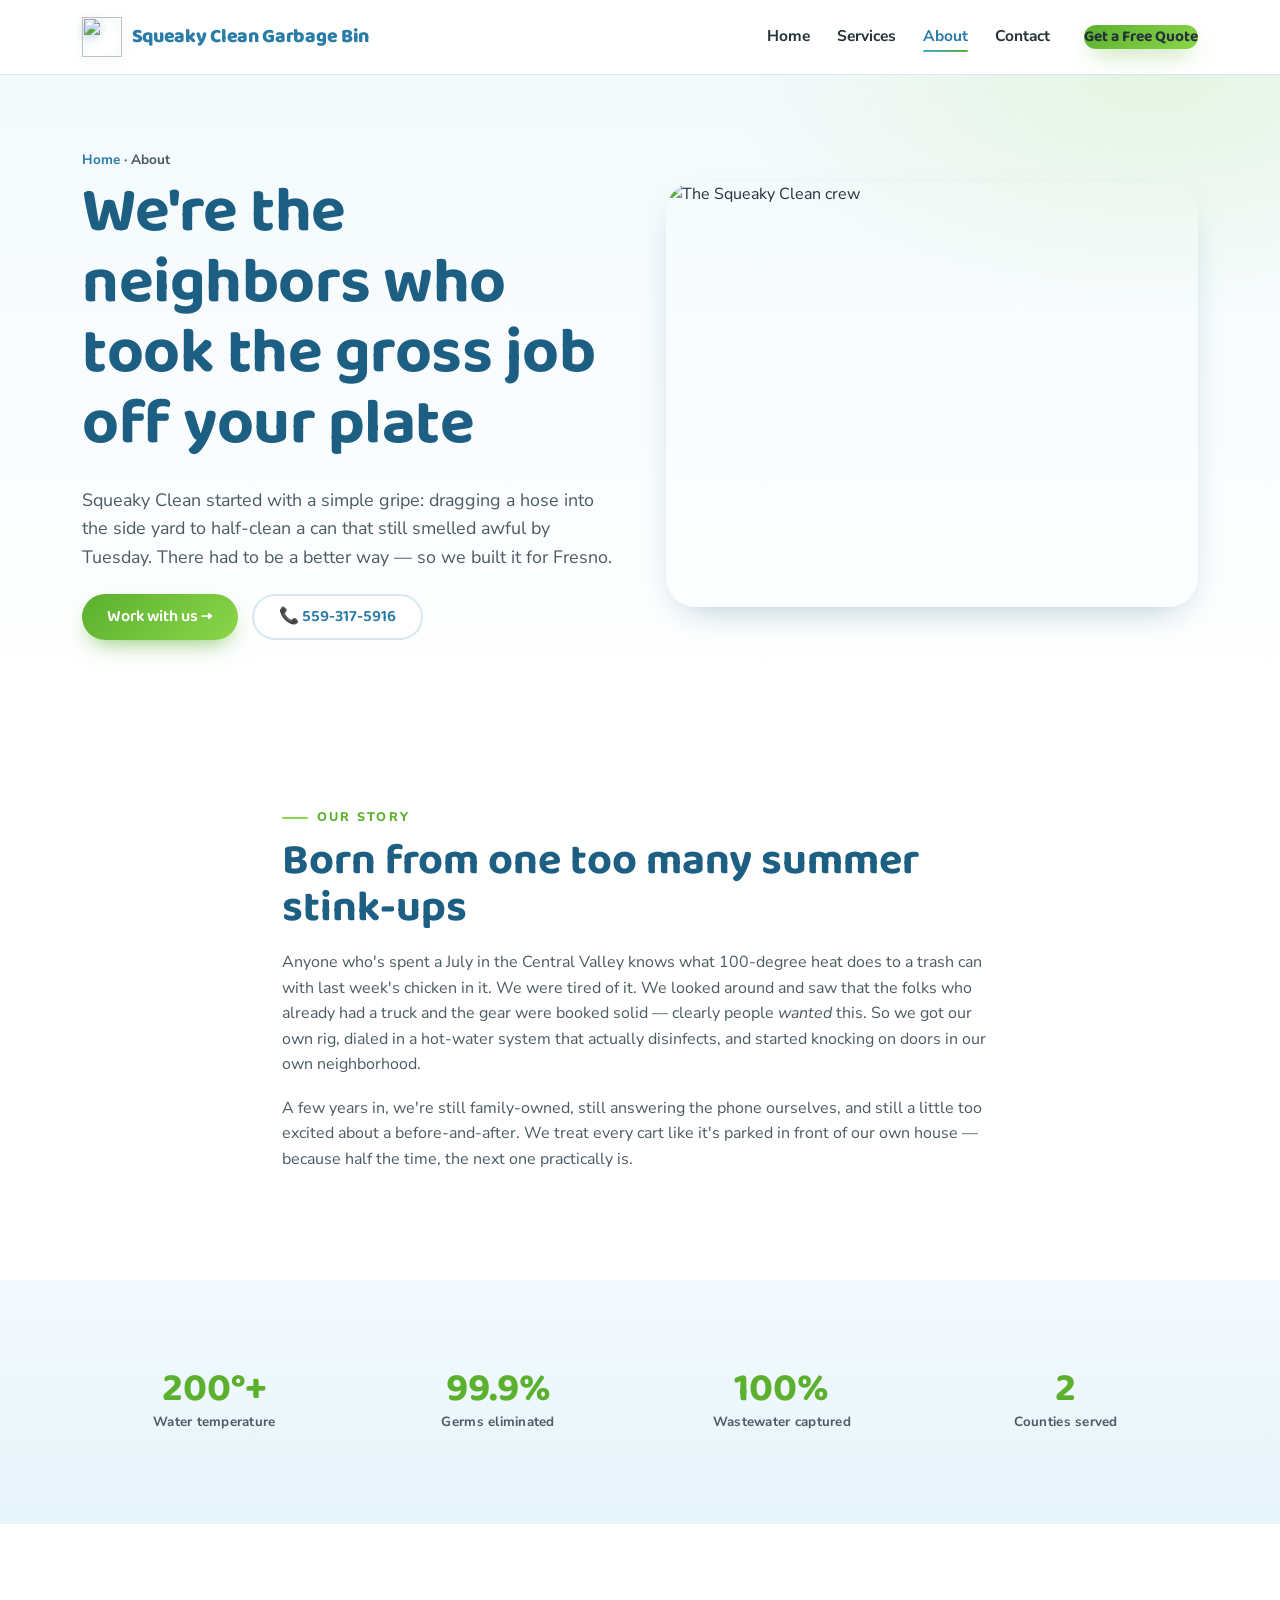
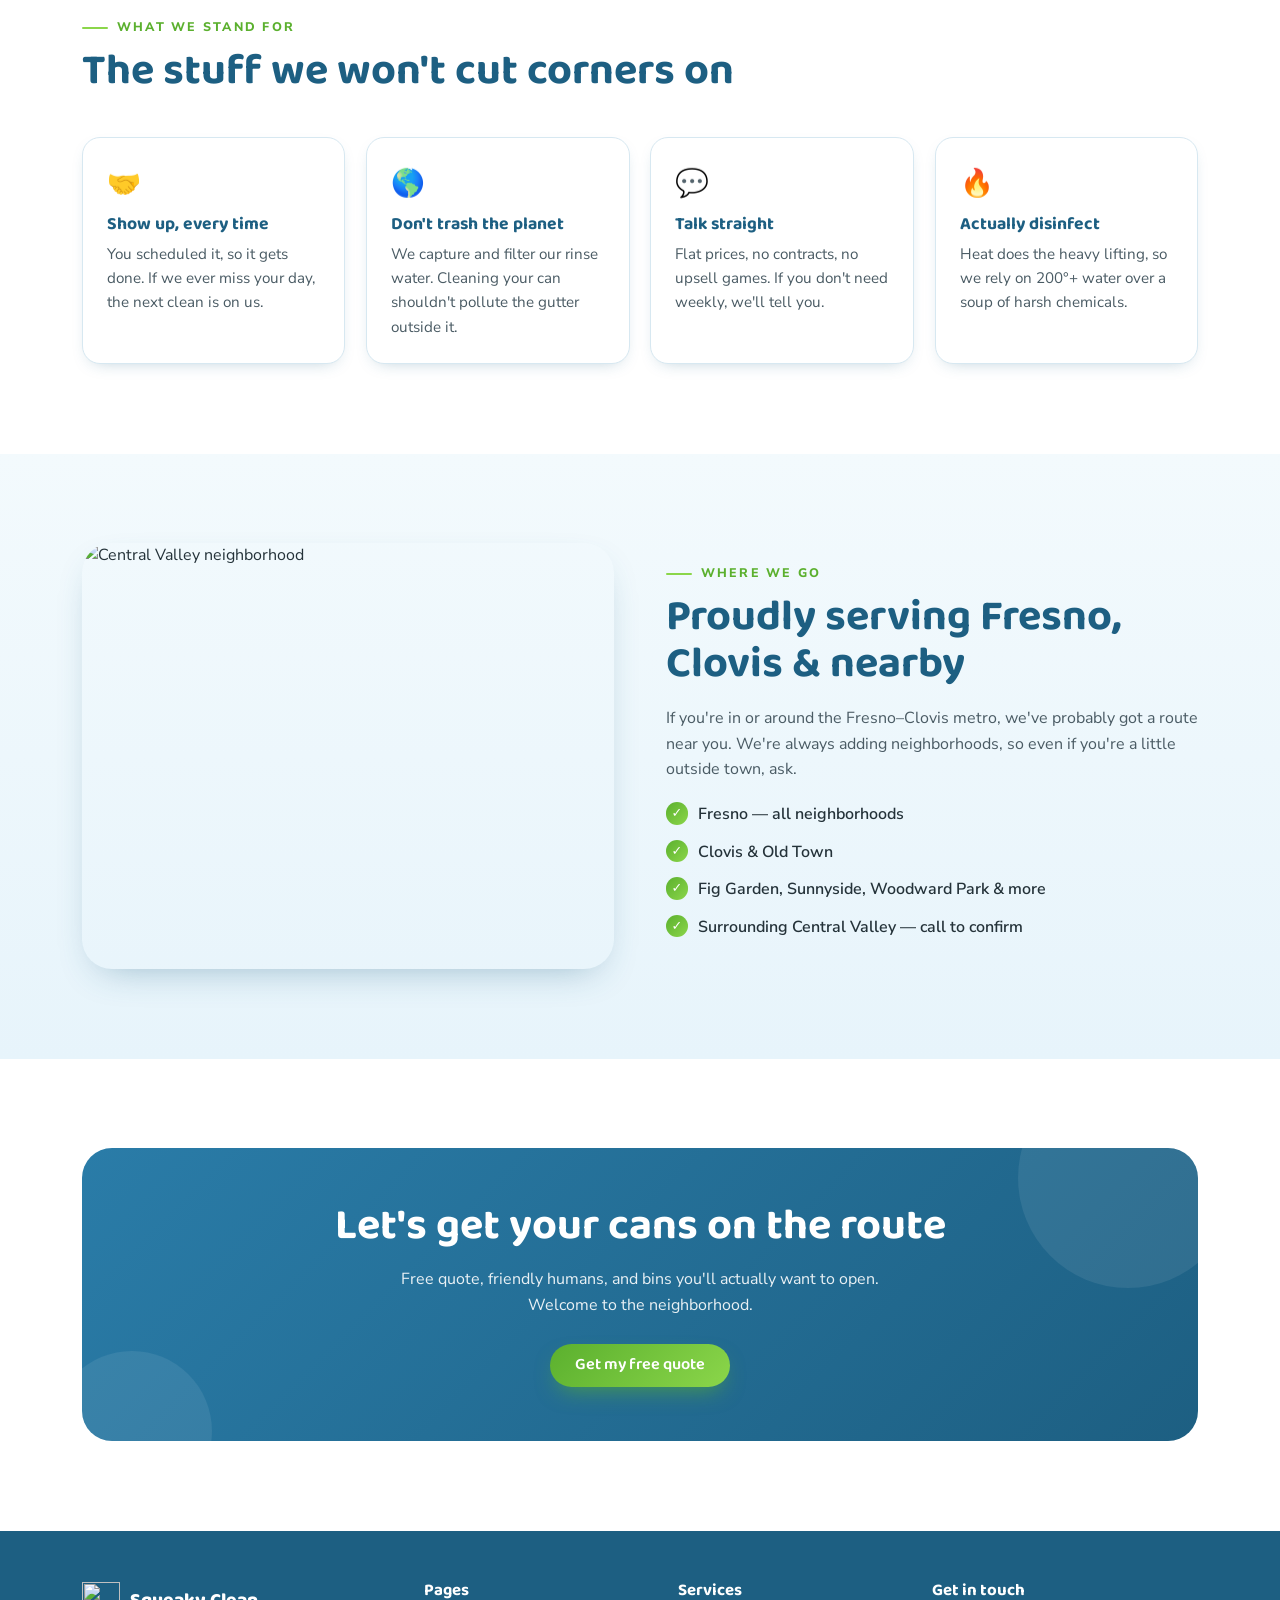
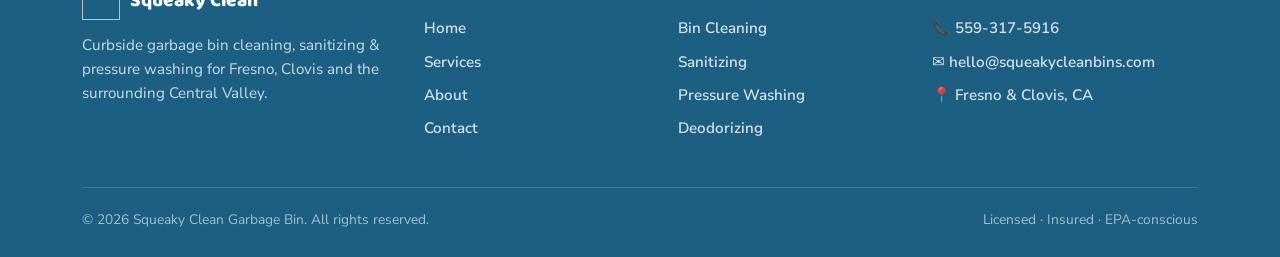
==== about.html @ 4adbe46b "Initial commit" ====
<!DOCTYPE html>
<html lang="en">
<head>
<meta charset="UTF-8">
<meta name="viewport" content="width=device-width, initial-scale=1">
<title>About Us | Squeaky Clean Garbage Bin · Fresno, CA</title>
<meta name="description" content="Family-owned garbage bin cleaning and pressure washing serving Fresno & Clovis. Meet the crew and learn how we keep Central Valley bins fresh.">
<link rel="icon" href="assets/logo.svg" type="image/svg+xml">
<link rel="preconnect" href="https://fonts.googleapis.com">
<link rel="preconnect" href="https://fonts.gstatic.com" crossorigin>
<link href="https://fonts.googleapis.com/css2?family=Baloo+2:wght@500;600;700;800&family=Nunito+Sans:ital,wght@0,400;0,600;0,700;0,800;0,900;1,400;1,600&display=swap" rel="stylesheet">
<link rel="stylesheet" href="styles.css">
</head>
<body>

<header class="site-head">
  <div class="wrap nav">
    <a class="brand" href="index.html"><img class="bubble-logo" src="assets/logo.svg" alt=""><span>Squeaky&nbsp;Clean Garbage&nbsp;Bin</span></a>
    <ul class="nav-links">
      <li><a href="index.html">Home</a></li>
      <li><a href="services.html">Services</a></li>
      <li><a href="about.html" class="active">About</a></li>
      <li><a href="contact.html">Contact</a></li>
      <li class="nav-cta"><a class="btn btn-primary" href="contact.html">Get a Free Quote</a></li>
    </ul>
    <button class="burger" aria-label="Menu" aria-expanded="false"><span></span><span></span><span></span></button>
  </div>
</header>

<section class="about-hero">
  <div class="wrap split">
    <div class="reveal">
      <div class="crumb" style="font-weight:700;font-size:.85rem;color:var(--charcoal-soft)"><a href="index.html" style="color:var(--sky-deep)">Home</a> · About</div>
      <h1 style="margin-top:.5rem">We're the neighbors who took the gross job off your plate</h1>
      <p style="color:var(--charcoal-soft);font-size:1.12rem">Squeaky Clean started with a simple gripe: dragging a hose into the side yard to half-clean a can that still smelled awful by Tuesday. There had to be a better way — so we built it for Fresno.</p>
      <div class="hero-cta" style="margin-top:1.4rem">
        <a class="btn btn-primary" href="contact.html">Work with us →</a>
        <a class="btn btn-ghost" href="tel:5593175916">📞 559-317-5916</a>
      </div>
    </div>
    <div class="split-media reveal">
      <img src="https://images.unsplash.com/photo-1521791136064-7986c2920216?auto=format&fit=crop&w=900&q=80"
           alt="The Squeaky Clean crew" onerror="this.onerror=null;this.src='assets/fallback-team.svg'">
    </div>
  </div>
</section>

<!-- story -->
<section class="section">
  <div class="wrap" style="max-width:760px">
    <div class="reveal">
      <span class="eyebrow">Our story</span>
      <h2>Born from one too many summer stink-ups</h2>
      <p style="color:var(--charcoal-soft)">Anyone who's spent a July in the Central Valley knows what 100-degree heat does to a trash can with last week's chicken in it. We were tired of it. We looked around and saw that the folks who already had a truck and the gear were booked solid — clearly people <em>wanted</em> this. So we got our own rig, dialed in a hot-water system that actually disinfects, and started knocking on doors in our own neighborhood.</p>
      <p style="color:var(--charcoal-soft)">A few years in, we're still family-owned, still answering the phone ourselves, and still a little too excited about a before-and-after. We treat every cart like it's parked in front of our own house — because half the time, the next one practically is.</p>
    </div>
  </div>
</section>

<!-- stats -->
<section class="section tint">
  <div class="wrap">
    <div class="stat-strip">
      <div class="s reveal"><b>200°+</b><small>Water temperature</small></div>
      <div class="s reveal"><b>99.9%</b><small>Germs eliminated</small></div>
      <div class="s reveal"><b>100%</b><small>Wastewater captured</small></div>
      <div class="s reveal"><b>2</b><small>Counties served</small></div>
    </div>
  </div>
</section>

<!-- values -->
<section class="section">
  <div class="wrap">
    <div class="section-head reveal"><span class="eyebrow">What we stand for</span><h2>The stuff we won't cut corners on</h2></div>
    <div class="value-row">
      <div class="value reveal"><div class="ico">🤝</div><h3>Show up, every time</h3><p>You scheduled it, so it gets done. If we ever miss your day, the next clean is on us.</p></div>
      <div class="value reveal"><div class="ico">🌎</div><h3>Don't trash the planet</h3><p>We capture and filter our rinse water. Cleaning your can shouldn't pollute the gutter outside it.</p></div>
      <div class="value reveal"><div class="ico">💬</div><h3>Talk straight</h3><p>Flat prices, no contracts, no upsell games. If you don't need weekly, we'll tell you.</p></div>
      <div class="value reveal"><div class="ico">🔥</div><h3>Actually disinfect</h3><p>Heat does the heavy lifting, so we rely on 200°+ water over a soup of harsh chemicals.</p></div>
    </div>
  </div>
</section>

<!-- service area -->
<section class="section tint">
  <div class="wrap split">
    <div class="split-media reveal">
      <img src="https://images.unsplash.com/photo-1486406146926-c627a92ad1ab?auto=format&fit=crop&w=900&q=80"
           alt="Central Valley neighborhood" onerror="this.onerror=null;this.src='assets/fallback-why.svg'">
    </div>
    <div class="reveal">
      <span class="eyebrow">Where we go</span>
      <h2>Proudly serving Fresno, Clovis &amp; nearby</h2>
      <p style="color:var(--charcoal-soft)">If you're in or around the Fresno–Clovis metro, we've probably got a route near you. We're always adding neighborhoods, so even if you're a little outside town, ask.</p>
      <ul class="tick">
        <li>Fresno — all neighborhoods</li>
        <li>Clovis &amp; Old Town</li>
        <li>Fig Garden, Sunnyside, Woodward Park &amp; more</li>
        <li>Surrounding Central Valley — call to confirm</li>
      </ul>
    </div>
  </div>
</section>

<section class="section">
  <div class="wrap"><div class="cta-band reveal">
    <h2>Let's get your cans on the route</h2>
    <p>Free quote, friendly humans, and bins you'll actually want to open. Welcome to the neighborhood.</p>
    <a class="btn btn-primary" href="contact.html">Get my free quote</a>
  </div></div>
</section>

<footer class="site-foot">
  <div class="wrap">
    <div class="foot-grid">
      <div class="foot-about"><div class="foot-brand"><img src="assets/logo.svg" alt=""> Squeaky Clean</div>
        <p>Curbside garbage bin cleaning, sanitizing &amp; pressure washing for Fresno, Clovis and the surrounding Central Valley.</p></div>
      <div><h4>Pages</h4><a href="index.html">Home</a><a href="services.html">Services</a><a href="about.html">About</a><a href="contact.html">Contact</a></div>
      <div><h4>Services</h4><a href="services.html">Bin Cleaning</a><a href="services.html">Sanitizing</a><a href="services.html">Pressure Washing</a><a href="services.html">Deodorizing</a></div>
      <div><h4>Get in touch</h4><a href="tel:5593175916">📞 559-317-5916</a><a href="mailto:hello@squeakycleanbins.com">✉️ hello@squeakycleanbins.com</a><a href="#">📍 Fresno &amp; Clovis, CA</a></div>
    </div>
    <div class="foot-bottom"><span>© <span id="year">2026</span> Squeaky Clean Garbage Bin. All rights reserved.</span><span>Licensed · Insured · EPA-conscious</span></div>
  </div>
</footer>

<script src="script.js"></script>
</body>
</html>
---- styles.css ----
/* =========================================================
   Squeaky Clean Garbage Bin — shared styles
   Palette pulled from the business banner:
   sky blue, teal, bin-green, lime, soap-white, charcoal
   ========================================================= */

:root{
  --sky:#3fa9d9;
  --sky-deep:#2a7ca8;
  --ink-blue:#1d5f82;
  --green:#5bb02e;
  --lime:#8bd64a;
  --foam:#f3fafd;
  --foam-2:#e7f4fb;
  --white:#ffffff;
  --charcoal:#243239;
  --charcoal-soft:#4a5b64;
  --line:#d7e8f1;
  --shadow:0 14px 38px -18px rgba(29,95,130,.45);
  --shadow-sm:0 6px 18px -10px rgba(29,95,130,.4);
  --radius:18px;
  --radius-lg:30px;
  --maxw:1160px;
  --font-display:"Baloo 2", system-ui, sans-serif;
  --font-body:"Nunito Sans", system-ui, sans-serif;
}

*{box-sizing:border-box}
html{scroll-behavior:smooth}
body{
  margin:0;
  font-family:var(--font-body);
  color:var(--charcoal);
  background:var(--white);
  line-height:1.6;
  -webkit-font-smoothing:antialiased;
  overflow-x:hidden;
}
h1,h2,h3,h4{font-family:var(--font-display);line-height:1.1;margin:0 0 .4em;font-weight:700;color:var(--ink-blue)}
h1{font-size:clamp(2.3rem,5.4vw,4rem);letter-spacing:-.5px}
h2{font-size:clamp(1.8rem,3.6vw,2.7rem)}
h3{font-size:1.3rem}
p{margin:0 0 1.1rem}
a{color:var(--sky-deep);text-decoration:none}
img{max-width:100%;display:block}
.wrap{max-width:var(--maxw);margin:0 auto;padding:0 22px}
.eyebrow{
  font-family:var(--font-body);
  text-transform:uppercase;
  letter-spacing:.18em;
  font-size:.78rem;
  font-weight:800;
  color:var(--green);
  margin-bottom:.7rem;
  display:inline-block;
}
.eyebrow::before{content:"";display:inline-block;width:26px;height:2px;background:var(--lime);vertical-align:middle;margin-right:9px;border-radius:2px}

/* ---------- buttons ---------- */
.btn{
  display:inline-flex;align-items:center;gap:.5rem;
  font-family:var(--font-display);font-weight:600;font-size:1.02rem;
  padding:.82rem 1.55rem;border-radius:60px;border:none;cursor:pointer;
  transition:transform .18s ease, box-shadow .18s ease, background .2s ease;
  text-decoration:none;line-height:1;
}
.btn-primary{
  background:linear-gradient(135deg,var(--green),var(--lime));
  color:#fff;box-shadow:0 10px 22px -8px rgba(91,176,46,.7);position:relative;overflow:hidden;
}
.btn-primary::after{ /* soapy sheen */
  content:"";position:absolute;top:0;left:-60%;width:40%;height:100%;
  background:linear-gradient(120deg,transparent,rgba(255,255,255,.55),transparent);
  transform:skewX(-20deg);transition:left .6s ease;
}
.btn-primary:hover{transform:translateY(-3px)}
.btn-primary:hover::after{left:120%}
.btn-ghost{background:var(--white);color:var(--sky-deep);border:2px solid var(--line)}
.btn-ghost:hover{border-color:var(--sky);transform:translateY(-3px)}
.btn-blue{background:linear-gradient(135deg,var(--sky),var(--sky-deep));color:#fff;box-shadow:0 10px 22px -8px rgba(42,124,168,.7)}
.btn-blue:hover{transform:translateY(-3px)}

/* ---------- header ---------- */
.site-head{
  position:sticky;top:0;z-index:60;
  background:rgba(255,255,255,.82);backdrop-filter:blur(10px);
  border-bottom:1px solid var(--line);transition:box-shadow .25s ease;
}
.site-head.scrolled{box-shadow:0 6px 20px -14px rgba(29,95,130,.6)}
.nav{display:flex;align-items:center;justify-content:space-between;height:74px}
.brand{display:flex;align-items:center;gap:.6rem;font-family:var(--font-display);font-weight:800;
  font-size:1.22rem;color:var(--sky-deep);letter-spacing:-.3px}
.brand .bubble-logo{width:40px;height:40px;flex:0 0 auto;filter:drop-shadow(0 3px 5px rgba(42,124,168,.3))}
.nav-links{display:flex;align-items:center;gap:1.7rem;list-style:none;margin:0;padding:0}
.nav-links a{font-weight:700;color:var(--charcoal);font-size:.97rem;position:relative;padding:4px 0}
.nav-links a::after{content:"";position:absolute;left:0;bottom:-2px;width:0;height:2.5px;
  background:linear-gradient(90deg,var(--sky),var(--green));border-radius:2px;transition:width .25s ease}
.nav-links a:hover::after,.nav-links a.active::after{width:100%}
.nav-links a.active{color:var(--sky-deep)}
.nav-cta{margin-left:.4rem}
.burger{display:none;background:none;border:none;cursor:pointer;padding:6px;flex-direction:column;gap:5px}
.burger span{width:26px;height:3px;background:var(--sky-deep);border-radius:3px;transition:.3s}
.burger.open span:nth-child(1){transform:translateY(8px) rotate(45deg)}
.burger.open span:nth-child(2){opacity:0}
.burger.open span:nth-child(3){transform:translateY(-8px) rotate(-45deg)}

/* ---------- hero ---------- */
.hero{position:relative;padding:clamp(3rem,7vw,6rem) 0 clamp(4rem,8vw,7rem);
  background:
    radial-gradient(900px 500px at 88% -8%,rgba(139,214,74,.16),transparent 60%),
    radial-gradient(800px 500px at 5% 110%,rgba(63,169,217,.16),transparent 60%),
    linear-gradient(180deg,var(--foam),var(--white));
  overflow:hidden;
}
.hero-grid{display:grid;grid-template-columns:1.05fr .95fr;gap:clamp(2rem,4vw,4rem);align-items:center}
.hero h1 span.hl{color:var(--green);position:relative;white-space:nowrap}
.hero h1 span.hl::after{content:"";position:absolute;left:-2%;bottom:6%;width:104%;height:.42em;
  background:rgba(139,214,74,.32);z-index:-1;border-radius:6px;transform:rotate(-1deg)}
.hero p.lead{font-size:1.18rem;color:var(--charcoal-soft);max-width:34rem}
.hero-cta{display:flex;gap:.9rem;flex-wrap:wrap;margin-top:1.6rem}
.hero-trust{display:flex;gap:1.6rem;margin-top:2.2rem;flex-wrap:wrap}
.hero-trust div{display:flex;flex-direction:column}
.hero-trust b{font-family:var(--font-display);font-size:1.7rem;color:var(--sky-deep);line-height:1}
.hero-trust small{color:var(--charcoal-soft);font-weight:700;font-size:.82rem;letter-spacing:.02em}

/* hero image card */
.hero-media{position:relative}
.hero-media .photo{border-radius:var(--radius-lg);box-shadow:var(--shadow);
  aspect-ratio:4/5;object-fit:cover;width:100%;transform:rotate(1.4deg)}
.hero-badge{position:absolute;left:-18px;bottom:26px;background:#fff;border-radius:18px;
  padding:.9rem 1.1rem;box-shadow:var(--shadow);display:flex;align-items:center;gap:.7rem;
  transform:rotate(-2deg);animation:floaty 5s ease-in-out infinite}
.hero-badge .dot{width:42px;height:42px;border-radius:50%;background:linear-gradient(135deg,var(--green),var(--lime));
  display:grid;place-items:center;color:#fff;font-size:1.4rem;flex:0 0 auto}
.hero-badge b{font-family:var(--font-display);color:var(--ink-blue);display:block;font-size:1.05rem;line-height:1.1}
.hero-badge small{color:var(--charcoal-soft);font-weight:700}
@keyframes floaty{0%,100%{transform:rotate(-2deg) translateY(0)}50%{transform:rotate(-2deg) translateY(-9px)}}

/* drifting bubbles */
.bubbles{position:absolute;inset:0;pointer-events:none;z-index:0}
.bubbles span{position:absolute;bottom:-40px;background:radial-gradient(circle at 32% 30%,#fff,rgba(63,169,217,.25));
  border-radius:50%;opacity:.5;animation:rise linear infinite}
@keyframes rise{
  0%{transform:translateY(0) scale(.6);opacity:0}
  12%{opacity:.6}
  100%{transform:translateY(-92vh) scale(1);opacity:0}
}

/* ---------- sections ---------- */
.section{padding:clamp(3.4rem,7vw,6rem) 0}
.section.tint{background:linear-gradient(180deg,var(--foam),var(--foam-2))}
.section-head{max-width:42rem;margin-bottom:2.6rem}
.section-head.center{margin-left:auto;margin-right:auto;text-align:center}

/* service / feature cards */
.cards{display:grid;grid-template-columns:repeat(auto-fit,minmax(250px,1fr));gap:1.4rem}
.card{background:#fff;border:1px solid var(--line);border-radius:var(--radius);padding:1.7rem 1.5rem;
  box-shadow:var(--shadow-sm);transition:transform .2s ease,box-shadow .2s ease;position:relative;overflow:hidden}
.card::before{content:"";position:absolute;top:0;left:0;width:100%;height:5px;
  background:linear-gradient(90deg,var(--sky),var(--green))}
.card:hover{transform:translateY(-6px);box-shadow:var(--shadow)}
.card .ico{width:54px;height:54px;border-radius:15px;display:grid;place-items:center;margin-bottom:1rem;
  background:linear-gradient(135deg,rgba(63,169,217,.14),rgba(139,214,74,.16));font-size:1.6rem}
.card h3{margin-bottom:.4rem}
.card p{color:var(--charcoal-soft);margin-bottom:0;font-size:.97rem}

/* steps */
.steps{display:grid;grid-template-columns:repeat(auto-fit,minmax(210px,1fr));gap:1.3rem;counter-reset:step}
.step{position:relative;background:#fff;border-radius:var(--radius);padding:2.4rem 1.4rem 1.5rem;
  border:1px solid var(--line);box-shadow:var(--shadow-sm)}
.step::before{counter-increment:step;content:"0" counter(step);position:absolute;top:-18px;left:1.3rem;
  font-family:var(--font-display);font-weight:800;font-size:1.5rem;color:#fff;
  width:46px;height:46px;border-radius:50%;display:grid;place-items:center;
  background:linear-gradient(135deg,var(--sky),var(--sky-deep));box-shadow:var(--shadow-sm)}
.step h3{font-size:1.12rem;margin-bottom:.3rem}
.step p{color:var(--charcoal-soft);font-size:.95rem;margin:0}

/* split feature */
.split{display:grid;grid-template-columns:1fr 1fr;gap:clamp(2rem,4vw,3.6rem);align-items:center}
.split img{border-radius:var(--radius-lg);box-shadow:var(--shadow);aspect-ratio:5/4;object-fit:cover;width:100%}
.tick{list-style:none;padding:0;margin:1.2rem 0 0}
.tick li{position:relative;padding-left:2rem;margin-bottom:.75rem;font-weight:600;color:var(--charcoal)}
.tick li::before{content:"✓";position:absolute;left:0;top:0;width:1.4rem;height:1.4rem;border-radius:50%;
  background:linear-gradient(135deg,var(--green),var(--lime));color:#fff;display:grid;place-items:center;
  font-size:.8rem;font-weight:900}

/* before/after slider */
.ba{position:relative;max-width:620px;margin:0 auto;border-radius:var(--radius-lg);overflow:hidden;
  box-shadow:var(--shadow);aspect-ratio:16/11;user-select:none;cursor:ew-resize}
.ba img{position:absolute;inset:0;width:100%;height:100%;object-fit:cover}
.ba .after-img{clip-path:inset(0 0 0 50%)}
.ba .handle{position:absolute;top:0;bottom:0;left:50%;width:3px;background:#fff;transform:translateX(-50%);
  box-shadow:0 0 0 1px rgba(0,0,0,.05)}
.ba .handle::after{content:"⟷";position:absolute;top:50%;left:50%;transform:translate(-50%,-50%);
  width:44px;height:44px;border-radius:50%;background:#fff;color:var(--sky-deep);display:grid;place-items:center;
  font-size:1.1rem;box-shadow:var(--shadow-sm)}
.ba .tag{position:absolute;top:12px;padding:.3rem .8rem;border-radius:40px;font-family:var(--font-display);
  font-weight:700;font-size:.82rem;color:#fff}
.ba .tag.b{left:12px;background:rgba(36,50,57,.78)}
.ba .tag.a{right:12px;background:rgba(91,176,46,.9)}

/* pricing */
.plans{display:grid;grid-template-columns:repeat(auto-fit,minmax(250px,1fr));gap:1.5rem;align-items:stretch}
.plan{background:#fff;border:1px solid var(--line);border-radius:var(--radius-lg);padding:2rem 1.7rem;
  box-shadow:var(--shadow-sm);display:flex;flex-direction:column;position:relative;transition:transform .2s ease}
.plan:hover{transform:translateY(-6px)}
.plan.feat{border:2px solid var(--green);box-shadow:var(--shadow)}
.plan .pop{position:absolute;top:-13px;left:50%;transform:translateX(-50%);background:linear-gradient(135deg,var(--green),var(--lime));
  color:#fff;font-family:var(--font-display);font-weight:700;font-size:.78rem;padding:.3rem 1rem;border-radius:40px;letter-spacing:.03em}
.plan h3{margin-bottom:.2rem}
.plan .freq{color:var(--charcoal-soft);font-weight:700;font-size:.9rem;margin-bottom:1rem}
.plan .price{font-family:var(--font-display);font-size:2.6rem;color:var(--sky-deep);font-weight:800;line-height:1}
.plan .price small{font-size:.95rem;color:var(--charcoal-soft);font-weight:700}
.plan ul{list-style:none;padding:0;margin:1.2rem 0 1.6rem}
.plan ul li{padding-left:1.6rem;position:relative;margin-bottom:.6rem;font-size:.95rem;color:var(--charcoal-soft)}
.plan ul li::before{content:"✓";position:absolute;left:0;color:var(--green);font-weight:900}
.plan .btn{margin-top:auto;justify-content:center}

/* testimonials */
.quotes{display:grid;grid-template-columns:repeat(auto-fit,minmax(270px,1fr));gap:1.4rem}
.quote{background:#fff;border-radius:var(--radius);padding:1.7rem;border:1px solid var(--line);box-shadow:var(--shadow-sm)}
.quote .stars{color:#f5b22d;letter-spacing:2px;margin-bottom:.6rem}
.quote p{font-style:italic;color:var(--charcoal)}
.quote .who{display:flex;align-items:center;gap:.7rem;margin-top:1rem}
.quote .who .av{width:42px;height:42px;border-radius:50%;background:linear-gradient(135deg,var(--sky),var(--green));
  color:#fff;display:grid;place-items:center;font-family:var(--font-display);font-weight:700}
.quote .who b{display:block;color:var(--ink-blue);font-size:.97rem}
.quote .who small{color:var(--charcoal-soft)}

/* CTA band */
.cta-band{background:linear-gradient(135deg,var(--sky-deep),var(--ink-blue));color:#fff;
  border-radius:var(--radius-lg);padding:clamp(2.2rem,5vw,3.4rem);text-align:center;position:relative;overflow:hidden}
.cta-band h2{color:#fff}
.cta-band p{color:rgba(255,255,255,.9);max-width:34rem;margin:0 auto 1.6rem}
.cta-band::before,.cta-band::after{content:"";position:absolute;border-radius:50%;background:rgba(255,255,255,.08)}
.cta-band::before{width:220px;height:220px;top:-80px;right:-40px}
.cta-band::after{width:160px;height:160px;bottom:-70px;left:-30px}
.cta-band .btn{position:relative;z-index:1}

/* stat strip */
.stat-strip{display:grid;grid-template-columns:repeat(auto-fit,minmax(150px,1fr));gap:1.2rem;text-align:center}
.stat-strip .s b{font-family:var(--font-display);font-size:2.5rem;color:var(--green);display:block;line-height:1}
.stat-strip .s small{color:var(--charcoal-soft);font-weight:700;letter-spacing:.02em}

/* forms */
.form-card{background:#fff;border:1px solid var(--line);border-radius:var(--radius-lg);
  padding:clamp(1.6rem,3vw,2.4rem);box-shadow:var(--shadow)}
.field{margin-bottom:1.1rem}
.field label{display:block;font-weight:800;font-size:.88rem;color:var(--ink-blue);margin-bottom:.4rem}
.field input,.field select,.field textarea{
  width:100%;padding:.8rem 1rem;border:1.5px solid var(--line);border-radius:12px;
  font-family:var(--font-body);font-size:1rem;color:var(--charcoal);background:var(--foam);transition:.2s}
.field input:focus,.field select:focus,.field textarea:focus{
  outline:none;border-color:var(--sky);background:#fff;box-shadow:0 0 0 4px rgba(63,169,217,.15)}
.field textarea{min-height:120px;resize:vertical}
.grid-2{display:grid;grid-template-columns:1fr 1fr;gap:1.1rem}
.form-note{font-size:.85rem;color:var(--charcoal-soft);margin-top:.4rem}
.form-ok{background:linear-gradient(135deg,rgba(91,176,46,.12),rgba(139,214,74,.14));
  border:1.5px solid var(--green);border-radius:14px;padding:1rem 1.2rem;color:var(--ink-blue);
  font-weight:700;display:none;align-items:center;gap:.6rem;margin-top:1rem}
.form-ok.show{display:flex}
.chip-row{display:flex;gap:.6rem;flex-wrap:wrap}
.chip{flex:1;min-width:90px}
.chip input{position:absolute;opacity:0;pointer-events:none}
.chip label{display:block;text-align:center;padding:.7rem .5rem;border:1.5px solid var(--line);border-radius:12px;
  background:var(--foam);cursor:pointer;font-weight:700;font-size:.92rem;color:var(--charcoal-soft);transition:.2s;margin:0}
.chip input:checked + label{border-color:var(--green);background:linear-gradient(135deg,rgba(91,176,46,.12),rgba(139,214,74,.16));
  color:var(--ink-blue)}

/* contact info tiles */
.info-tiles{display:grid;grid-template-columns:repeat(auto-fit,minmax(200px,1fr));gap:1.2rem}
.info-tile{background:#fff;border:1px solid var(--line);border-radius:var(--radius);padding:1.5rem;
  box-shadow:var(--shadow-sm);display:flex;gap:1rem;align-items:flex-start}
.info-tile .ti{width:46px;height:46px;border-radius:13px;flex:0 0 auto;display:grid;place-items:center;font-size:1.3rem;
  background:linear-gradient(135deg,rgba(63,169,217,.14),rgba(139,214,74,.16))}
.info-tile b{display:block;color:var(--ink-blue);font-family:var(--font-display);margin-bottom:.15rem}
.info-tile a,.info-tile span{color:var(--charcoal-soft);font-weight:600}

/* about page */
.about-hero{background:
  radial-gradient(700px 400px at 90% 0,rgba(139,214,74,.15),transparent 60%),
  linear-gradient(180deg,var(--foam),var(--white));padding:clamp(2.6rem,6vw,4.6rem) 0}
.value-row{display:grid;grid-template-columns:repeat(auto-fit,minmax(220px,1fr));gap:1.3rem;margin-top:2rem}
.value{background:#fff;border:1px solid var(--line);border-radius:var(--radius);padding:1.5rem;box-shadow:var(--shadow-sm)}
.value .ico{font-size:1.7rem;margin-bottom:.6rem}
.value h3{font-size:1.1rem}
.value p{font-size:.95rem;color:var(--charcoal-soft);margin:0}

/* faq */
.faq{max-width:760px;margin:0 auto}
.faq details{background:#fff;border:1px solid var(--line);border-radius:14px;margin-bottom:.8rem;
  box-shadow:var(--shadow-sm);overflow:hidden}
.faq summary{padding:1.1rem 1.3rem;font-family:var(--font-display);font-weight:600;color:var(--ink-blue);
  cursor:pointer;list-style:none;display:flex;justify-content:space-between;align-items:center;font-size:1.03rem}
.faq summary::-webkit-details-marker{display:none}
.faq summary::after{content:"+";font-size:1.5rem;color:var(--sky);transition:.25s;line-height:1}
.faq details[open] summary::after{transform:rotate(45deg)}
.faq details p{padding:0 1.3rem 1.2rem;margin:0;color:var(--charcoal-soft)}

/* footer */
.site-foot{background:var(--ink-blue);color:rgba(255,255,255,.85);padding:3.2rem 0 1.6rem;margin-top:0}
.foot-grid{display:grid;grid-template-columns:1.4fr 1fr 1fr 1.2fr;gap:2rem}
.site-foot h4{color:#fff;font-size:1.05rem;margin-bottom:1rem}
.site-foot a{color:rgba(255,255,255,.82);display:block;margin-bottom:.55rem;font-weight:600;font-size:.95rem}
.site-foot a:hover{color:var(--lime)}
.foot-brand{display:flex;align-items:center;gap:.6rem;color:#fff;font-family:var(--font-display);
  font-weight:800;font-size:1.2rem;margin-bottom:.8rem}
.foot-brand img{width:38px;height:38px}
.foot-about p{font-size:.95rem;color:rgba(255,255,255,.78)}
.foot-bottom{border-top:1px solid rgba(255,255,255,.15);margin-top:2.4rem;padding-top:1.3rem;
  display:flex;justify-content:space-between;gap:1rem;flex-wrap:wrap;font-size:.86rem;color:rgba(255,255,255,.6)}

/* reveal on scroll */
.reveal{opacity:0;transform:translateY(26px);transition:opacity .7s ease,transform .7s ease}
.reveal.in{opacity:1;transform:none}

/* page banner (interior pages) */
.page-banner{background:
  radial-gradient(600px 300px at 85% -20%,rgba(139,214,74,.16),transparent 60%),
  linear-gradient(180deg,var(--foam),var(--white));padding:clamp(2.4rem,5vw,3.6rem) 0 clamp(1.6rem,3vw,2.4rem)}
.page-banner .crumb{font-weight:700;font-size:.85rem;color:var(--charcoal-soft)}
.page-banner .crumb a{color:var(--sky-deep)}
.page-banner h1{margin-top:.5rem;font-size:clamp(2rem,4.4vw,3rem)}
.page-banner p{color:var(--charcoal-soft);max-width:40rem;font-size:1.1rem}

/* ---------- responsive ---------- */
@media (max-width:900px){
  .hero-grid{grid-template-columns:1fr;gap:2.4rem}
  .hero-media{order:-1;max-width:420px;margin:0 auto}
  .split{grid-template-columns:1fr}
  .split .split-media{order:-1}
  .foot-grid{grid-template-columns:1fr 1fr}
}
@media (max-width:680px){
  .nav-links{position:fixed;inset:74px 0 auto 0;background:#fff;flex-direction:column;gap:0;
    padding:1rem 0;border-bottom:1px solid var(--line);box-shadow:var(--shadow);
    transform:translateY(-130%);transition:transform .3s ease;align-items:stretch}
  .nav-links.open{transform:none}
  .nav-links li{text-align:center;padding:.4rem 0}
  .nav-links .nav-cta{margin:.6rem auto 0}
  .burger{display:flex}
  .grid-2{grid-template-columns:1fr}
  .foot-grid{grid-template-columns:1fr}
  .hero-trust{gap:1.1rem}
}
@media (prefers-reduced-motion:reduce){
  *{animation:none!important;transition:none!important;scroll-behavior:auto!important}
  .reveal{opacity:1;transform:none}
}
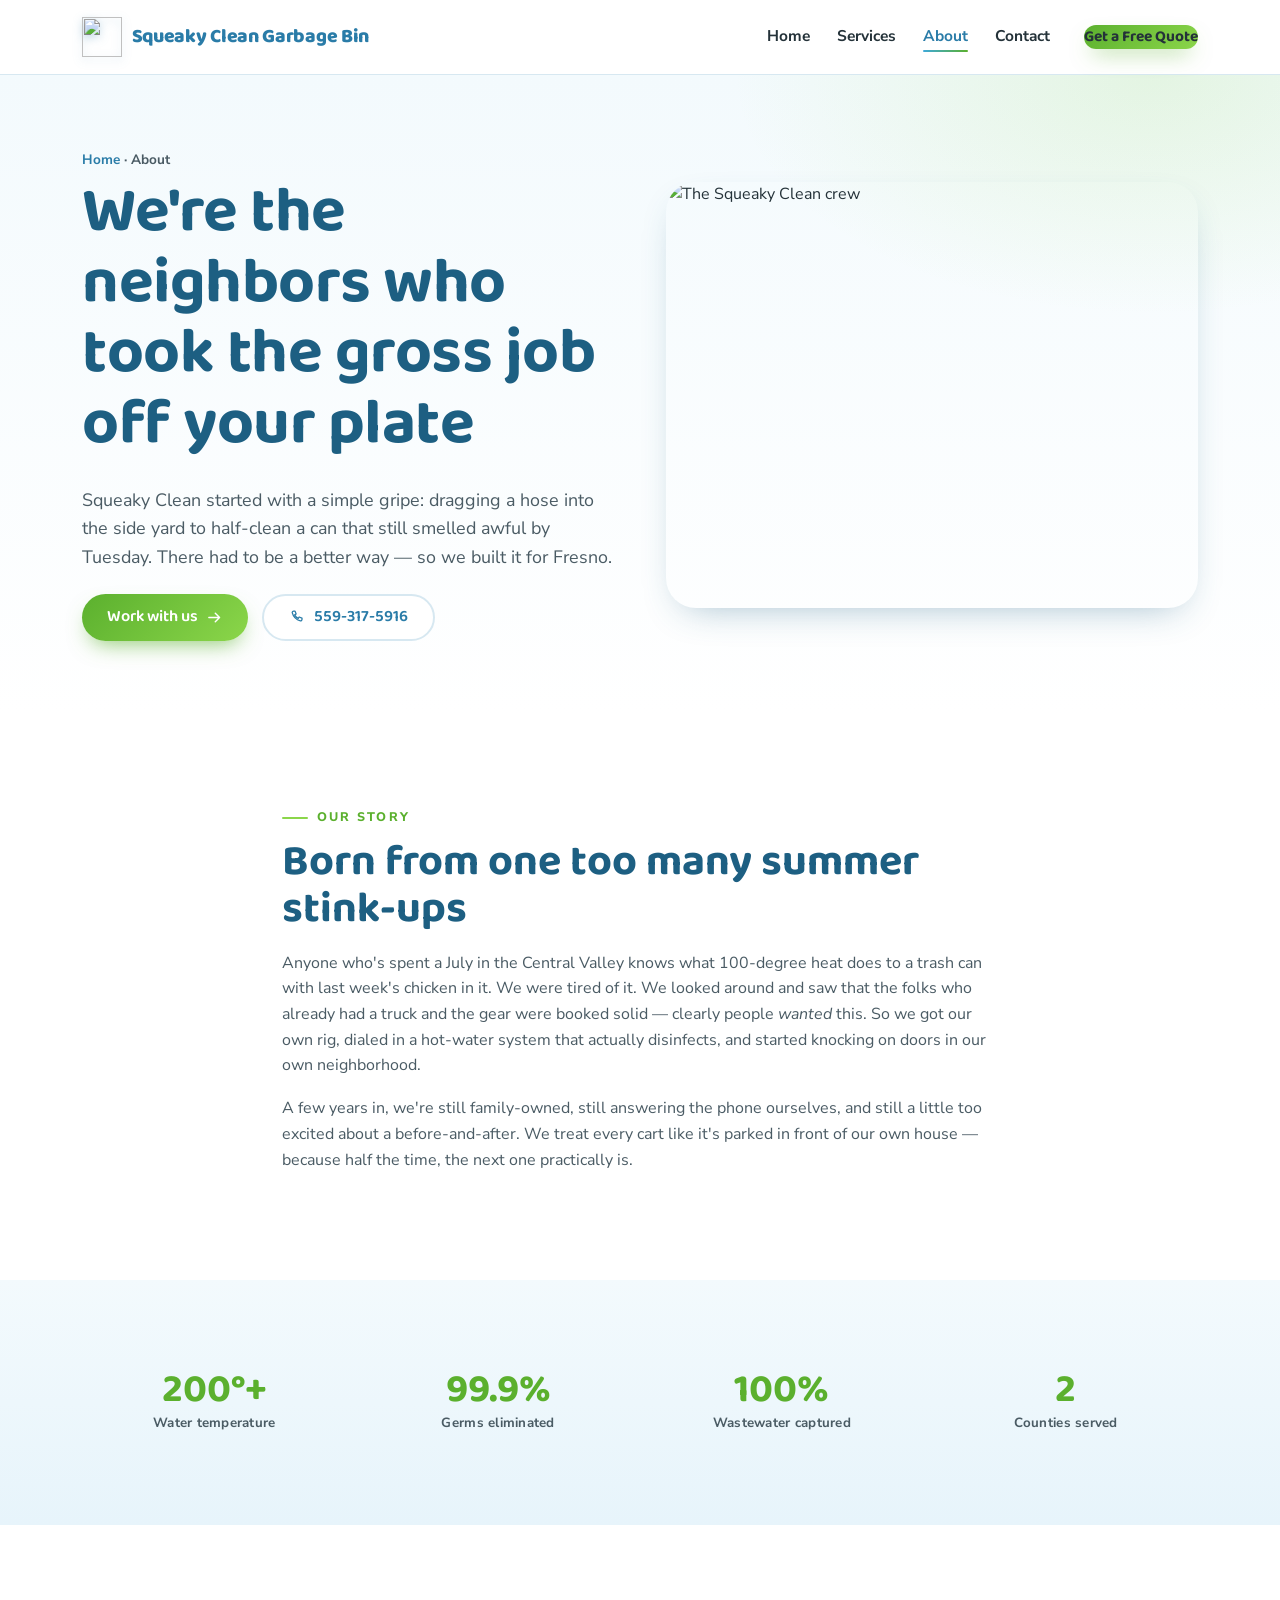
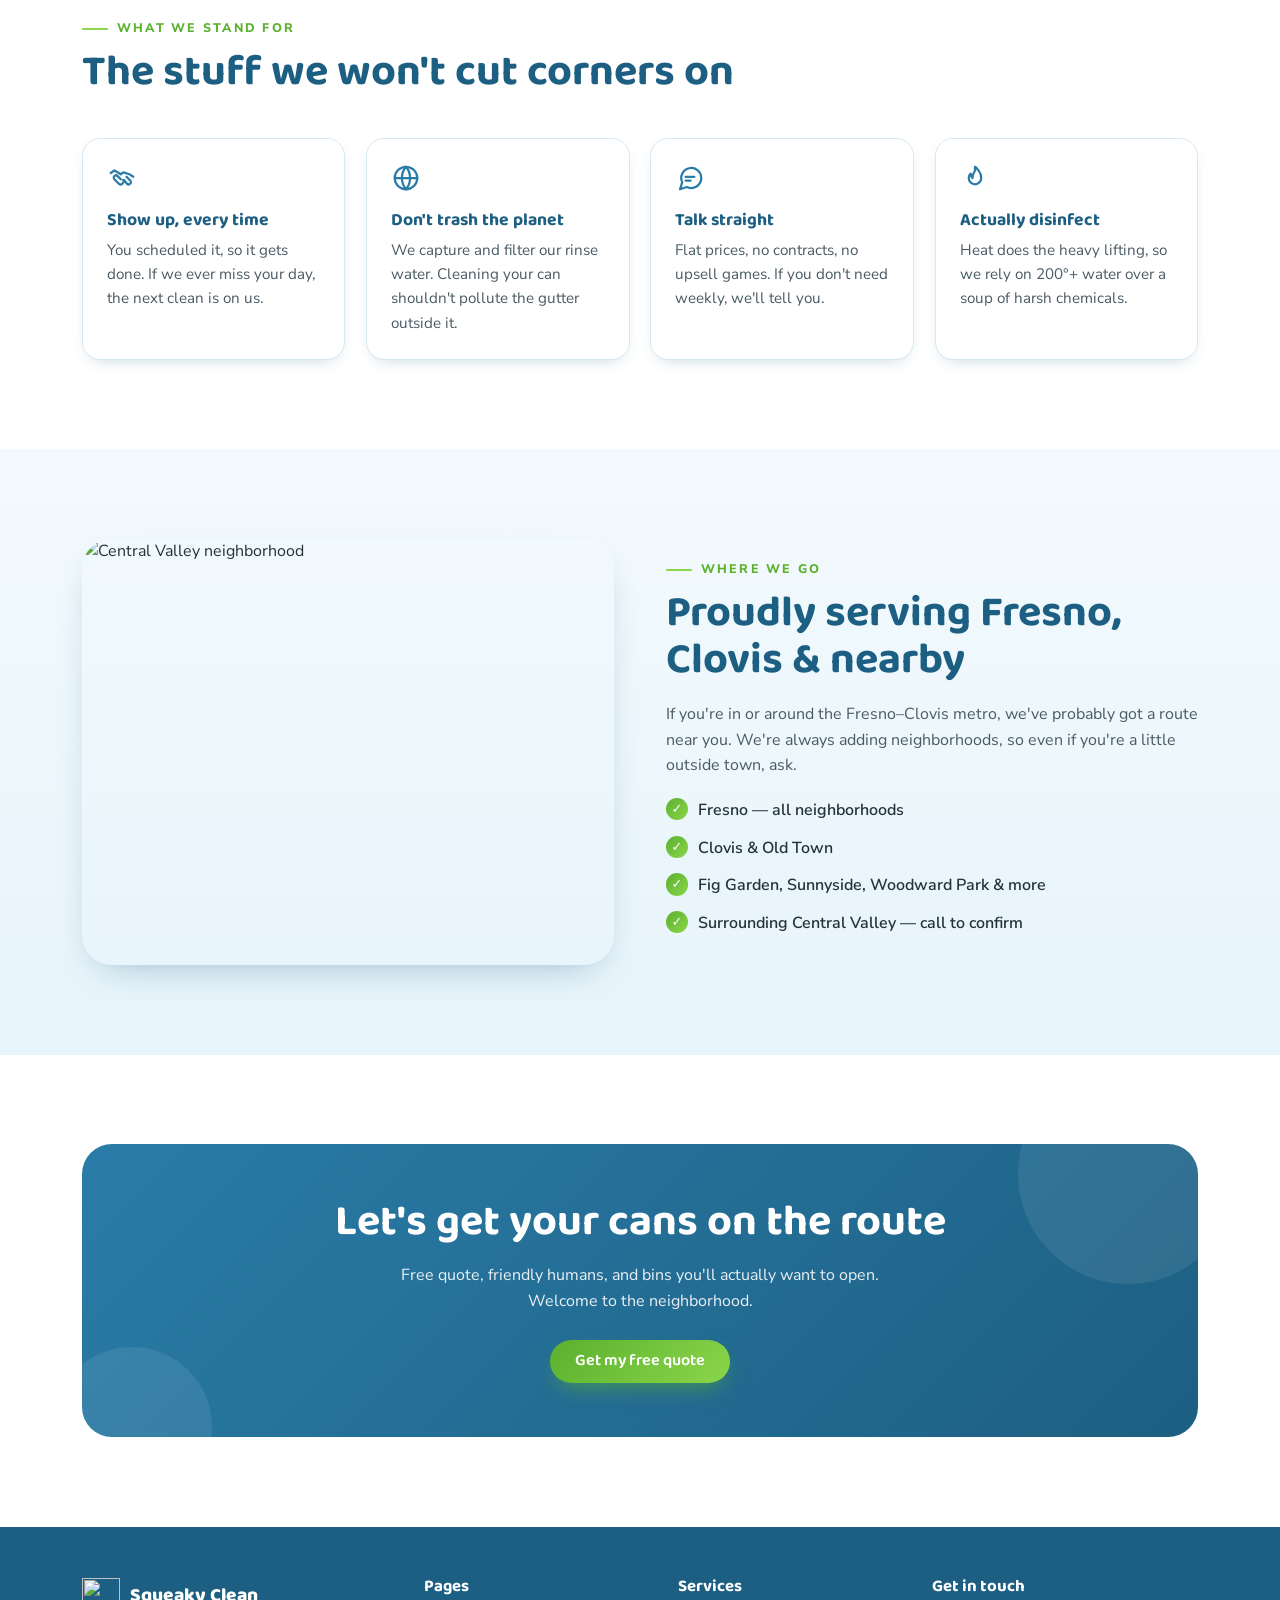
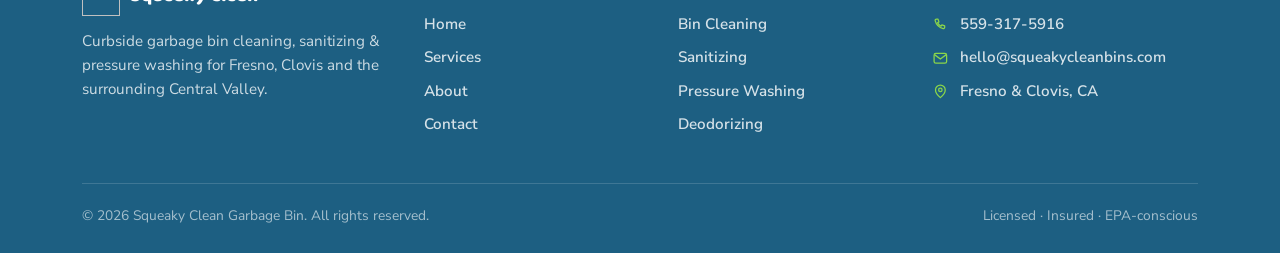
==== commit 9108dc14: "Updated" ====
--- a/about.html
+++ b/about.html
@@ -34,8 +34,8 @@
       <h1 style="margin-top:.5rem">We're the neighbors who took the gross job off your plate</h1>
       <p style="color:var(--charcoal-soft);font-size:1.12rem">Squeaky Clean started with a simple gripe: dragging a hose into the side yard to half-clean a can that still smelled awful by Tuesday. There had to be a better way — so we built it for Fresno.</p>
       <div class="hero-cta" style="margin-top:1.4rem">
-        <a class="btn btn-primary" href="contact.html">Work with us →</a>
-        <a class="btn btn-ghost" href="tel:5593175916">📞 559-317-5916</a>
+        <a class="btn btn-primary" href="contact.html">Work with us <span class="ic"><svg viewBox="0 0 24 24" fill="none" stroke="currentColor" stroke-width="2" stroke-linecap="round" stroke-linejoin="round"><path d="M4 12h15M13 6l6 6-6 6"/></svg></span></a>
+        <a class="btn btn-ghost" href="tel:5593175916"><span class="ic"><svg viewBox="0 0 24 24" fill="none" stroke="currentColor" stroke-width="1.8" stroke-linecap="round" stroke-linejoin="round"><path d="M6.5 3h2l1.5 4-2 1.2a11 11 0 0 0 5 5l1.2-2 4 1.5v2a2 2 0 0 1-2.2 2A16 16 0 0 1 4.5 5.2 2 2 0 0 1 6.5 3Z"/></svg></span> 559-317-5916</a>
       </div>
     </div>
     <div class="split-media reveal">
@@ -74,10 +74,10 @@
   <div class="wrap">
     <div class="section-head reveal"><span class="eyebrow">What we stand for</span><h2>The stuff we won't cut corners on</h2></div>
     <div class="value-row">
-      <div class="value reveal"><div class="ico">🤝</div><h3>Show up, every time</h3><p>You scheduled it, so it gets done. If we ever miss your day, the next clean is on us.</p></div>
-      <div class="value reveal"><div class="ico">🌎</div><h3>Don't trash the planet</h3><p>We capture and filter our rinse water. Cleaning your can shouldn't pollute the gutter outside it.</p></div>
-      <div class="value reveal"><div class="ico">💬</div><h3>Talk straight</h3><p>Flat prices, no contracts, no upsell games. If you don't need weekly, we'll tell you.</p></div>
-      <div class="value reveal"><div class="ico">🔥</div><h3>Actually disinfect</h3><p>Heat does the heavy lifting, so we rely on 200°+ water over a soup of harsh chemicals.</p></div>
+      <div class="value reveal"><div class="ico"><svg viewBox="0 0 24 24" fill="none" stroke="currentColor" stroke-width="1.8" stroke-linecap="round" stroke-linejoin="round"><path d="M11 13 8.5 10.5a1.8 1.8 0 0 0-2.6 2.5l3.6 3.6a2 2 0 0 0 2.8 0L14 14"/><path d="M13 13.5 16 16.5a1.8 1.8 0 0 0 2.6-2.5l-3-3"/><path d="M3 8l3-2 5 3 2-1.5L18 9l3 2"/></svg></div><h3>Show up, every time</h3><p>You scheduled it, so it gets done. If we ever miss your day, the next clean is on us.</p></div>
+      <div class="value reveal"><div class="ico"><svg viewBox="0 0 24 24" fill="none" stroke="currentColor" stroke-width="1.8" stroke-linecap="round" stroke-linejoin="round"><circle cx="12" cy="12" r="9"/><path d="M3 12h18"/><path d="M12 3a14 14 0 0 1 0 18 14 14 0 0 1 0-18Z"/></svg></div><h3>Don't trash the planet</h3><p>We capture and filter our rinse water. Cleaning your can shouldn't pollute the gutter outside it.</p></div>
+      <div class="value reveal"><div class="ico"><svg viewBox="0 0 24 24" fill="none" stroke="currentColor" stroke-width="1.8" stroke-linecap="round" stroke-linejoin="round"><path d="M21 12a8 8 0 0 1-11.5 7.2L4 21l1.8-5.5A8 8 0 1 1 21 12Z"/><path d="M8.5 11h7M8.5 14h4"/></svg></div><h3>Talk straight</h3><p>Flat prices, no contracts, no upsell games. If you don't need weekly, we'll tell you.</p></div>
+      <div class="value reveal"><div class="ico"><svg viewBox="0 0 24 24" fill="none" stroke="currentColor" stroke-width="1.8" stroke-linecap="round" stroke-linejoin="round"><path d="M12 3s5 4 5 9a5 5 0 0 1-10 0c0-1.5.7-2.8 1.5-3.5C9 10 9 11.5 10 12c0-2 .8-4 2-6 0-1 0-2 0-3Z"/></svg></div><h3>Actually disinfect</h3><p>Heat does the heavy lifting, so we rely on 200°+ water over a soup of harsh chemicals.</p></div>
     </div>
   </div>
 </section>
@@ -118,7 +118,7 @@
         <p>Curbside garbage bin cleaning, sanitizing &amp; pressure washing for Fresno, Clovis and the surrounding Central Valley.</p></div>
       <div><h4>Pages</h4><a href="index.html">Home</a><a href="services.html">Services</a><a href="about.html">About</a><a href="contact.html">Contact</a></div>
       <div><h4>Services</h4><a href="services.html">Bin Cleaning</a><a href="services.html">Sanitizing</a><a href="services.html">Pressure Washing</a><a href="services.html">Deodorizing</a></div>
-      <div><h4>Get in touch</h4><a href="tel:5593175916">📞 559-317-5916</a><a href="mailto:hello@squeakycleanbins.com">✉️ hello@squeakycleanbins.com</a><a href="#">📍 Fresno &amp; Clovis, CA</a></div>
+      <div><h4>Get in touch</h4><a href="tel:5593175916"><span class="ic"><svg viewBox="0 0 24 24" fill="none" stroke="currentColor" stroke-width="1.8" stroke-linecap="round" stroke-linejoin="round"><path d="M6.5 3h2l1.5 4-2 1.2a11 11 0 0 0 5 5l1.2-2 4 1.5v2a2 2 0 0 1-2.2 2A16 16 0 0 1 4.5 5.2 2 2 0 0 1 6.5 3Z"/></svg></span> 559-317-5916</a><a href="mailto:hello@squeakycleanbins.com"><span class="ic"><svg viewBox="0 0 24 24" fill="none" stroke="currentColor" stroke-width="1.8" stroke-linecap="round" stroke-linejoin="round"><rect x="3" y="5" width="18" height="14" rx="2.5"/><path d="m4 7 8 6 8-6"/></svg></span> hello@squeakycleanbins.com</a><a href="#"><span class="ic"><svg viewBox="0 0 24 24" fill="none" stroke="currentColor" stroke-width="1.8" stroke-linecap="round" stroke-linejoin="round"><path d="M12 21s7-6 7-11a7 7 0 0 0-14 0c0 5 7 11 7 11Z"/><circle cx="12" cy="10" r="2.5"/></svg></span> Fresno &amp; Clovis, CA</a></div>
     </div>
     <div class="foot-bottom"><span>© <span id="year">2026</span> Squeaky Clean Garbage Bin. All rights reserved.</span><span>Licensed · Insured · EPA-conscious</span></div>
   </div>
--- a/styles.css
+++ b/styles.css
@@ -26,7 +26,7 @@
 }
 
 *{box-sizing:border-box}
-html{scroll-behavior:smooth}
+html{scroll-behavior:smooth;overflow-x:hidden}
 body{
   margin:0;
   font-family:var(--font-body);
@@ -35,6 +35,7 @@
   line-height:1.6;
   -webkit-font-smoothing:antialiased;
   overflow-x:hidden;
+  max-width:100%;
 }
 h1,h2,h3,h4{font-family:var(--font-display);line-height:1.1;margin:0 0 .4em;font-weight:700;color:var(--ink-blue)}
 h1{font-size:clamp(2.3rem,5.4vw,4rem);letter-spacing:-.5px}
@@ -131,7 +132,8 @@
   padding:.9rem 1.1rem;box-shadow:var(--shadow);display:flex;align-items:center;gap:.7rem;
   transform:rotate(-2deg);animation:floaty 5s ease-in-out infinite}
 .hero-badge .dot{width:42px;height:42px;border-radius:50%;background:linear-gradient(135deg,var(--green),var(--lime));
-  display:grid;place-items:center;color:#fff;font-size:1.4rem;flex:0 0 auto}
+  display:grid;place-items:center;color:#fff;flex:0 0 auto}
+.hero-badge .dot svg{width:22px;height:22px}
 .hero-badge b{font-family:var(--font-display);color:var(--ink-blue);display:block;font-size:1.05rem;line-height:1.1}
 .hero-badge small{color:var(--charcoal-soft);font-weight:700}
 @keyframes floaty{0%,100%{transform:rotate(-2deg) translateY(0)}50%{transform:rotate(-2deg) translateY(-9px)}}
@@ -160,7 +162,8 @@
   background:linear-gradient(90deg,var(--sky),var(--green))}
 .card:hover{transform:translateY(-6px);box-shadow:var(--shadow)}
 .card .ico{width:54px;height:54px;border-radius:15px;display:grid;place-items:center;margin-bottom:1rem;
-  background:linear-gradient(135deg,rgba(63,169,217,.14),rgba(139,214,74,.16));font-size:1.6rem}
+  background:linear-gradient(135deg,rgba(63,169,217,.14),rgba(139,214,74,.16));color:var(--sky-deep)}
+.card .ico svg{width:28px;height:28px}
 .card h3{margin-bottom:.4rem}
 .card p{color:var(--charcoal-soft);margin-bottom:0;font-size:.97rem}
 
@@ -261,7 +264,8 @@
 .form-ok.show{display:flex}
 .chip-row{display:flex;gap:.6rem;flex-wrap:wrap}
 .chip{flex:1;min-width:90px}
-.chip input{position:absolute;opacity:0;pointer-events:none}
+.chip input{position:absolute;width:1px;height:1px;opacity:0;pointer-events:none;clip:rect(0 0 0 0);overflow:hidden;left:0;top:0}
+.chip{position:relative}
 .chip label{display:block;text-align:center;padding:.7rem .5rem;border:1.5px solid var(--line);border-radius:12px;
   background:var(--foam);cursor:pointer;font-weight:700;font-size:.92rem;color:var(--charcoal-soft);transition:.2s;margin:0}
 .chip input:checked + label{border-color:var(--green);background:linear-gradient(135deg,rgba(91,176,46,.12),rgba(139,214,74,.16));
@@ -271,8 +275,9 @@
 .info-tiles{display:grid;grid-template-columns:repeat(auto-fit,minmax(200px,1fr));gap:1.2rem}
 .info-tile{background:#fff;border:1px solid var(--line);border-radius:var(--radius);padding:1.5rem;
   box-shadow:var(--shadow-sm);display:flex;gap:1rem;align-items:flex-start}
-.info-tile .ti{width:46px;height:46px;border-radius:13px;flex:0 0 auto;display:grid;place-items:center;font-size:1.3rem;
+.info-tile .ti{width:46px;height:46px;border-radius:13px;flex:0 0 auto;display:grid;place-items:center;color:var(--sky-deep);
   background:linear-gradient(135deg,rgba(63,169,217,.14),rgba(139,214,74,.16))}
+.info-tile .ti svg{width:24px;height:24px}
 .info-tile b{display:block;color:var(--ink-blue);font-family:var(--font-display);margin-bottom:.15rem}
 .info-tile a,.info-tile span{color:var(--charcoal-soft);font-weight:600}
 
@@ -282,7 +287,14 @@
   linear-gradient(180deg,var(--foam),var(--white));padding:clamp(2.6rem,6vw,4.6rem) 0}
 .value-row{display:grid;grid-template-columns:repeat(auto-fit,minmax(220px,1fr));gap:1.3rem;margin-top:2rem}
 .value{background:#fff;border:1px solid var(--line);border-radius:var(--radius);padding:1.5rem;box-shadow:var(--shadow-sm)}
-.value .ico{font-size:1.7rem;margin-bottom:.6rem}
+.value .ico{margin-bottom:.6rem;color:var(--sky-deep)}
+.value .ico svg{width:30px;height:30px}
+/* inline icon helper (footer links, buttons, badges) */
+.ic{display:inline-flex;vertical-align:middle;line-height:0}
+.ic svg{width:1.1em;height:1.1em}
+.btn .ic svg{width:1.05em;height:1.05em}
+.site-foot a .ic{margin-right:.45rem;color:var(--lime)}
+.hero-cta .ic{color:currentColor}
 .value h3{font-size:1.1rem}
 .value p{font-size:.95rem;color:var(--charcoal-soft);margin:0}
 
@@ -331,7 +343,7 @@
   .split .split-media{order:-1}
   .foot-grid{grid-template-columns:1fr 1fr}
 }
-@media (max-width:680px){
+@media (max-width:860px){
   .nav-links{position:fixed;inset:74px 0 auto 0;background:#fff;flex-direction:column;gap:0;
     padding:1rem 0;border-bottom:1px solid var(--line);box-shadow:var(--shadow);
     transform:translateY(-130%);transition:transform .3s ease;align-items:stretch}
@@ -339,6 +351,8 @@
   .nav-links li{text-align:center;padding:.4rem 0}
   .nav-links .nav-cta{margin:.6rem auto 0}
   .burger{display:flex}
+}
+@media (max-width:680px){
   .grid-2{grid-template-columns:1fr}
   .foot-grid{grid-template-columns:1fr}
   .hero-trust{gap:1.1rem}
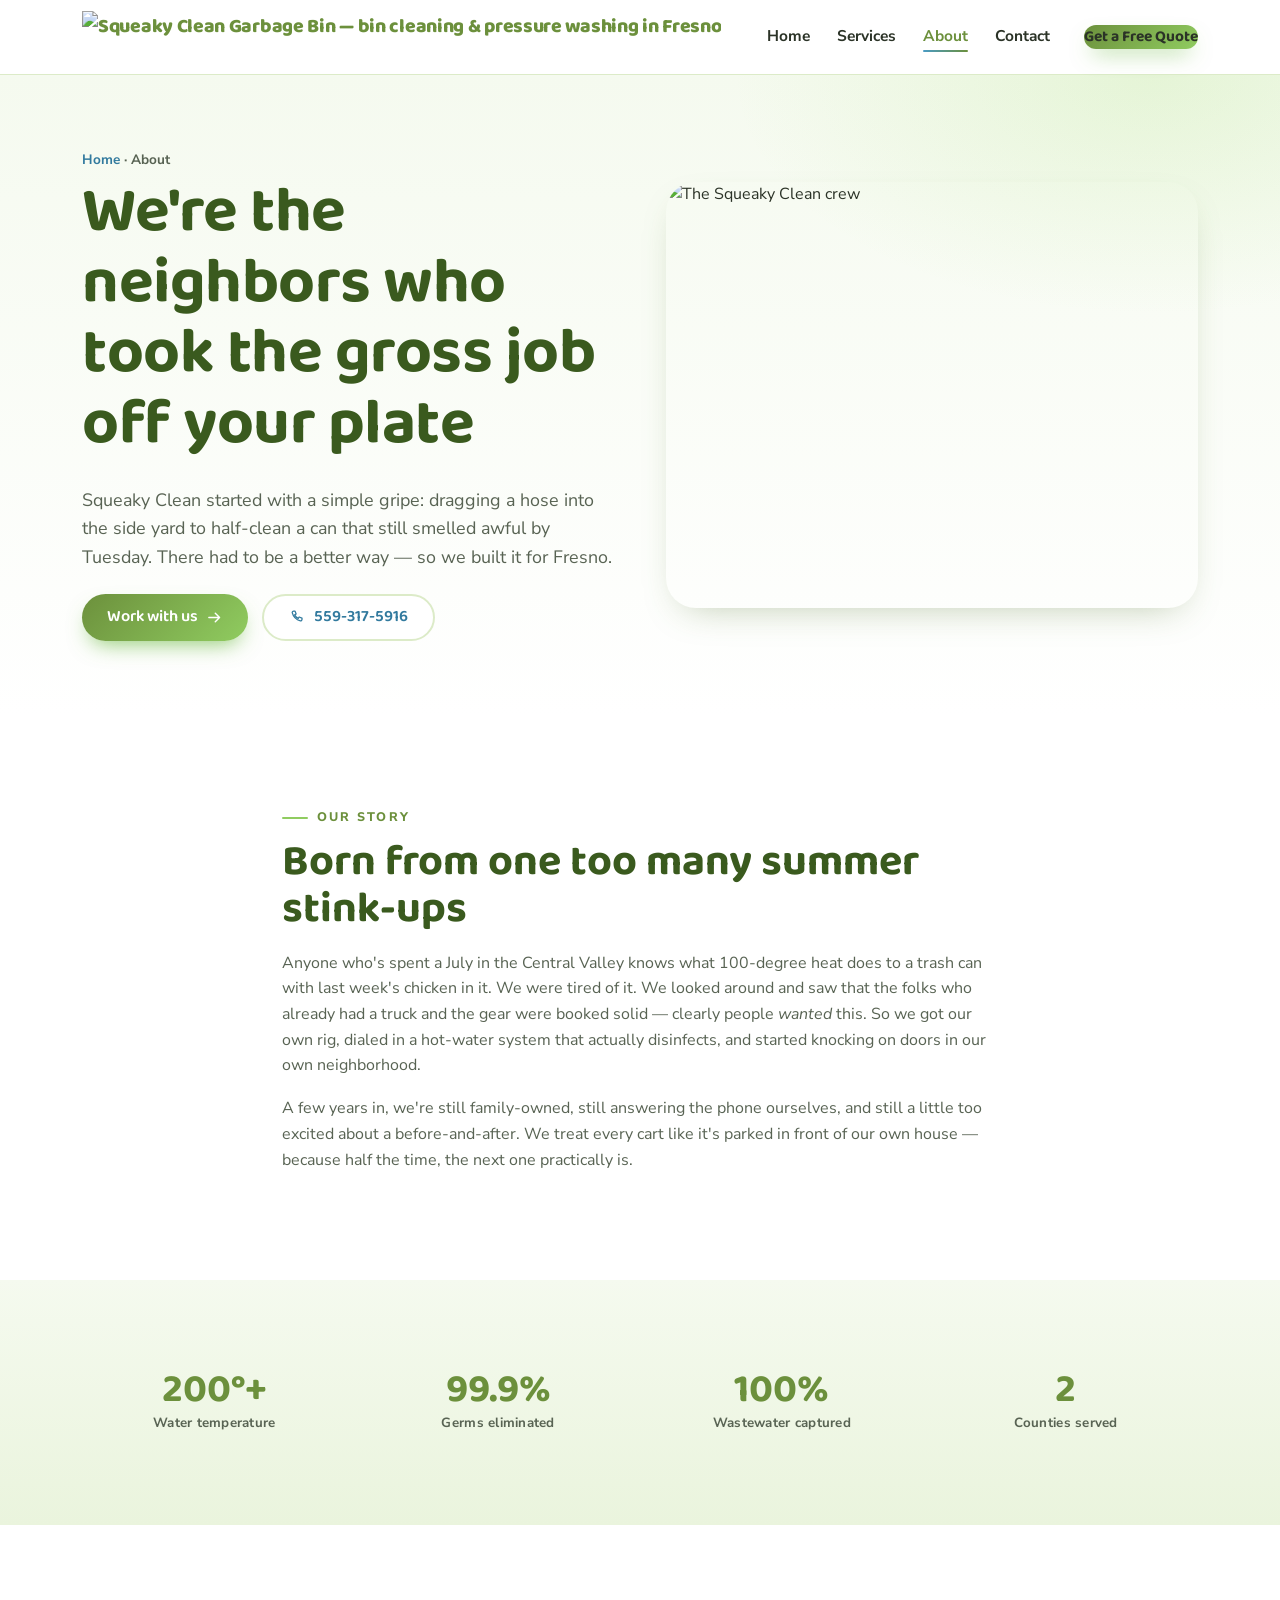
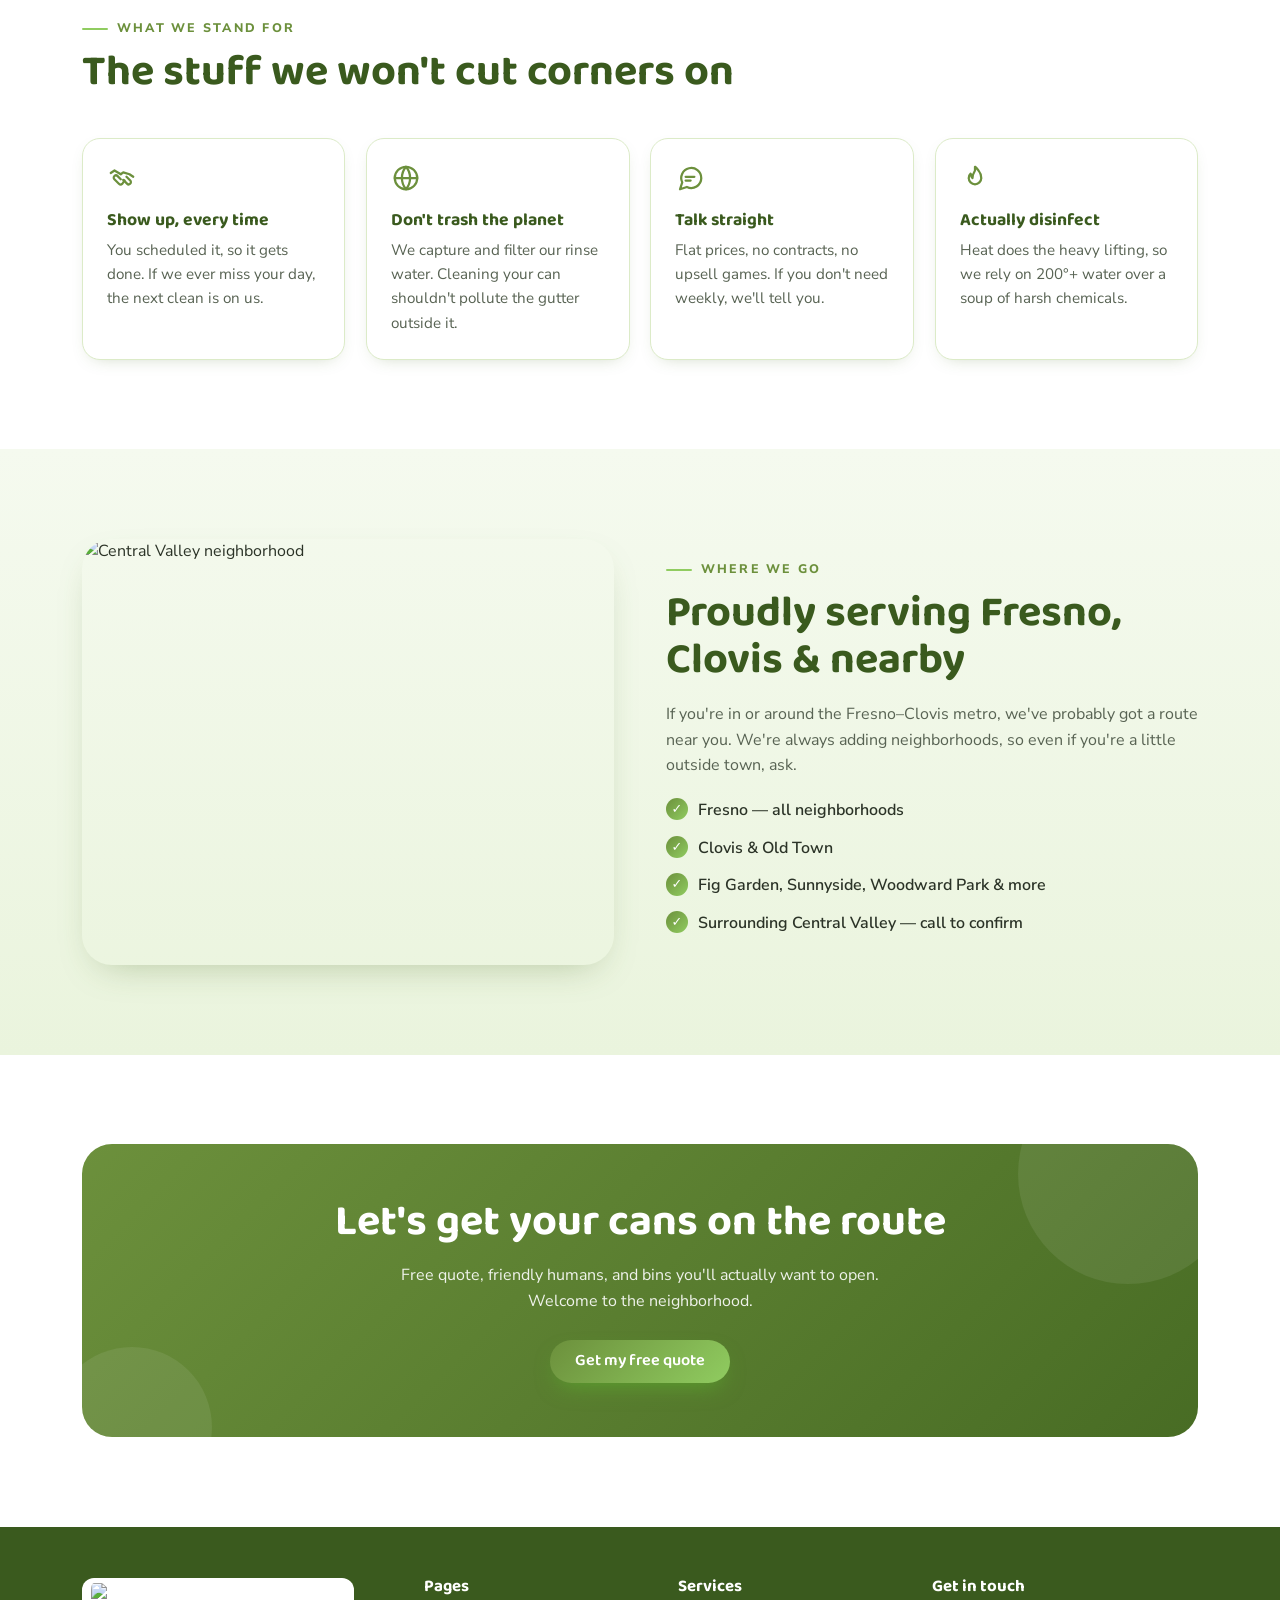
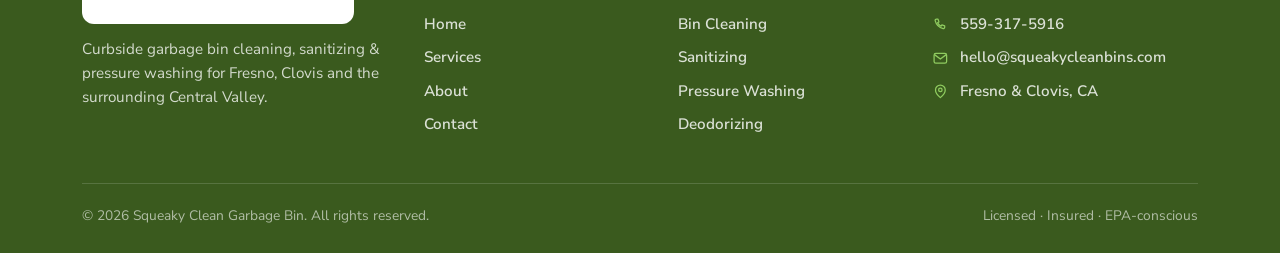
==== commit 7b53f57d: "Updated" ====
--- a/about.html
+++ b/about.html
@@ -5,7 +5,7 @@
 <meta name="viewport" content="width=device-width, initial-scale=1">
 <title>About Us | Squeaky Clean Garbage Bin · Fresno, CA</title>
 <meta name="description" content="Family-owned garbage bin cleaning and pressure washing serving Fresno & Clovis. Meet the crew and learn how we keep Central Valley bins fresh.">
-<link rel="icon" href="assets/logo.svg" type="image/svg+xml">
+<link rel="icon" href="assets/mascot.png" type="image/png">
 <link rel="preconnect" href="https://fonts.googleapis.com">
 <link rel="preconnect" href="https://fonts.gstatic.com" crossorigin>
 <link href="https://fonts.googleapis.com/css2?family=Baloo+2:wght@500;600;700;800&family=Nunito+Sans:ital,wght@0,400;0,600;0,700;0,800;0,900;1,400;1,600&display=swap" rel="stylesheet">
@@ -15,7 +15,9 @@
 
 <header class="site-head">
   <div class="wrap nav">
-    <a class="brand" href="index.html"><img class="bubble-logo" src="assets/logo.svg" alt=""><span>Squeaky&nbsp;Clean Garbage&nbsp;Bin</span></a>
+    <a class="brand" href="index.html">
+      <img class="brand-logo" src="assets/logo.jpg" alt="Squeaky Clean Garbage Bin — bin cleaning &amp; pressure washing in Fresno">
+    </a>
     <ul class="nav-links">
       <li><a href="index.html">Home</a></li>
       <li><a href="services.html">Services</a></li>
@@ -114,7 +116,7 @@
 <footer class="site-foot">
   <div class="wrap">
     <div class="foot-grid">
-      <div class="foot-about"><div class="foot-brand"><img src="assets/logo.svg" alt=""> Squeaky Clean</div>
+      <div class="foot-about"><div class="foot-brand"><img src="assets/logo-trans.png" alt="Squeaky Clean Garbage Bin"></div>
         <p>Curbside garbage bin cleaning, sanitizing &amp; pressure washing for Fresno, Clovis and the surrounding Central Valley.</p></div>
       <div><h4>Pages</h4><a href="index.html">Home</a><a href="services.html">Services</a><a href="about.html">About</a><a href="contact.html">Contact</a></div>
       <div><h4>Services</h4><a href="services.html">Bin Cleaning</a><a href="services.html">Sanitizing</a><a href="services.html">Pressure Washing</a><a href="services.html">Deodorizing</a></div>
--- a/styles.css
+++ b/styles.css
@@ -1,28 +1,33 @@
 /* =========================================================
    Squeaky Clean Garbage Bin — shared styles
-   Palette pulled from the business banner:
-   sky blue, teal, bin-green, lime, soap-white, charcoal
+   Palette pulled from the official logo:
+   olive wordmark green, leafy mascot green, deep green, soft cream
    ========================================================= */
 
 :root{
-  --sky:#3fa9d9;
-  --sky-deep:#2a7ca8;
-  --ink-blue:#1d5f82;
-  --green:#5bb02e;
-  --lime:#8bd64a;
-  --foam:#f3fafd;
-  --foam-2:#e7f4fb;
+  --green:#6c903c;        /* wordmark olive-green (primary brand) */
+  --green-deep:#486c24;   /* dark shadow green */
+  --green-ink:#3a5a1e;    /* deepest, for headings/text on light */
+  --leaf:#90cc60;         /* bright mascot bin green (accent) */
+  --leaf-soft:#b6dd8f;    /* pale leaf */
+  --sky:#4a9bc4;          /* complementary water-blue accent */
+  --sky-deep:#327a9e;
+  --foam:#f5faef;         /* warm green-tinted off-white */
+  --foam-2:#eaf4dd;
   --white:#ffffff;
-  --charcoal:#243239;
-  --charcoal-soft:#4a5b64;
-  --line:#d7e8f1;
-  --shadow:0 14px 38px -18px rgba(29,95,130,.45);
-  --shadow-sm:0 6px 18px -10px rgba(29,95,130,.4);
+  --charcoal:#2b3327;     /* warm dark (slight green) */
+  --charcoal-soft:#586353;
+  --line:#dcebc8;
+  --shadow:0 14px 38px -18px rgba(72,108,36,.4);
+  --shadow-sm:0 6px 18px -10px rgba(72,108,36,.35);
   --radius:18px;
   --radius-lg:30px;
   --maxw:1160px;
   --font-display:"Baloo 2", system-ui, sans-serif;
   --font-body:"Nunito Sans", system-ui, sans-serif;
+  /* aliases so existing rules using old names still work */
+  --ink-blue:#3a5a1e;
+  --lime:#90cc60;
 }
 
 *{box-sizing:border-box}
@@ -90,17 +95,18 @@
 .site-head.scrolled{box-shadow:0 6px 20px -14px rgba(29,95,130,.6)}
 .nav{display:flex;align-items:center;justify-content:space-between;height:74px}
 .brand{display:flex;align-items:center;gap:.6rem;font-family:var(--font-display);font-weight:800;
-  font-size:1.22rem;color:var(--sky-deep);letter-spacing:-.3px}
-.brand .bubble-logo{width:40px;height:40px;flex:0 0 auto;filter:drop-shadow(0 3px 5px rgba(42,124,168,.3))}
+  font-size:1.22rem;color:var(--green);letter-spacing:-.3px;text-decoration:none}
+.brand .brand-logo{height:52px;width:auto;flex:0 0 auto;display:block}
+.brand .bubble-logo{width:40px;height:40px;flex:0 0 auto}
 .nav-links{display:flex;align-items:center;gap:1.7rem;list-style:none;margin:0;padding:0}
 .nav-links a{font-weight:700;color:var(--charcoal);font-size:.97rem;position:relative;padding:4px 0}
 .nav-links a::after{content:"";position:absolute;left:0;bottom:-2px;width:0;height:2.5px;
   background:linear-gradient(90deg,var(--sky),var(--green));border-radius:2px;transition:width .25s ease}
 .nav-links a:hover::after,.nav-links a.active::after{width:100%}
-.nav-links a.active{color:var(--sky-deep)}
+.nav-links a.active{color:var(--green)}
 .nav-cta{margin-left:.4rem}
 .burger{display:none;background:none;border:none;cursor:pointer;padding:6px;flex-direction:column;gap:5px}
-.burger span{width:26px;height:3px;background:var(--sky-deep);border-radius:3px;transition:.3s}
+.burger span{width:26px;height:3px;background:var(--green);border-radius:3px;transition:.3s}
 .burger.open span:nth-child(1){transform:translateY(8px) rotate(45deg)}
 .burger.open span:nth-child(2){opacity:0}
 .burger.open span:nth-child(3){transform:translateY(-8px) rotate(-45deg)}
@@ -121,7 +127,7 @@
 .hero-cta{display:flex;gap:.9rem;flex-wrap:wrap;margin-top:1.6rem}
 .hero-trust{display:flex;gap:1.6rem;margin-top:2.2rem;flex-wrap:wrap}
 .hero-trust div{display:flex;flex-direction:column}
-.hero-trust b{font-family:var(--font-display);font-size:1.7rem;color:var(--sky-deep);line-height:1}
+.hero-trust b{font-family:var(--font-display);font-size:1.7rem;color:var(--green);line-height:1}
 .hero-trust small{color:var(--charcoal-soft);font-weight:700;font-size:.82rem;letter-spacing:.02em}
 
 /* hero image card */
@@ -162,7 +168,7 @@
   background:linear-gradient(90deg,var(--sky),var(--green))}
 .card:hover{transform:translateY(-6px);box-shadow:var(--shadow)}
 .card .ico{width:54px;height:54px;border-radius:15px;display:grid;place-items:center;margin-bottom:1rem;
-  background:linear-gradient(135deg,rgba(63,169,217,.14),rgba(139,214,74,.16));color:var(--sky-deep)}
+  background:linear-gradient(135deg,rgba(144,204,96,.22),rgba(108,144,60,.16));color:var(--green)}
 .card .ico svg{width:28px;height:28px}
 .card h3{margin-bottom:.4rem}
 .card p{color:var(--charcoal-soft);margin-bottom:0;font-size:.97rem}
@@ -174,7 +180,7 @@
 .step::before{counter-increment:step;content:"0" counter(step);position:absolute;top:-18px;left:1.3rem;
   font-family:var(--font-display);font-weight:800;font-size:1.5rem;color:#fff;
   width:46px;height:46px;border-radius:50%;display:grid;place-items:center;
-  background:linear-gradient(135deg,var(--sky),var(--sky-deep));box-shadow:var(--shadow-sm)}
+  background:linear-gradient(135deg,var(--leaf),var(--green));box-shadow:var(--shadow-sm)}
 .step h3{font-size:1.12rem;margin-bottom:.3rem}
 .step p{color:var(--charcoal-soft);font-size:.95rem;margin:0}
 
@@ -212,7 +218,7 @@
   color:#fff;font-family:var(--font-display);font-weight:700;font-size:.78rem;padding:.3rem 1rem;border-radius:40px;letter-spacing:.03em}
 .plan h3{margin-bottom:.2rem}
 .plan .freq{color:var(--charcoal-soft);font-weight:700;font-size:.9rem;margin-bottom:1rem}
-.plan .price{font-family:var(--font-display);font-size:2.6rem;color:var(--sky-deep);font-weight:800;line-height:1}
+.plan .price{font-family:var(--font-display);font-size:2.6rem;color:var(--green);font-weight:800;line-height:1}
 .plan .price small{font-size:.95rem;color:var(--charcoal-soft);font-weight:700}
 .plan ul{list-style:none;padding:0;margin:1.2rem 0 1.6rem}
 .plan ul li{padding-left:1.6rem;position:relative;margin-bottom:.6rem;font-size:.95rem;color:var(--charcoal-soft)}
@@ -225,13 +231,13 @@
 .quote .stars{color:#f5b22d;letter-spacing:2px;margin-bottom:.6rem}
 .quote p{font-style:italic;color:var(--charcoal)}
 .quote .who{display:flex;align-items:center;gap:.7rem;margin-top:1rem}
-.quote .who .av{width:42px;height:42px;border-radius:50%;background:linear-gradient(135deg,var(--sky),var(--green));
+.quote .who .av{width:42px;height:42px;border-radius:50%;background:linear-gradient(135deg,var(--leaf),var(--green));
   color:#fff;display:grid;place-items:center;font-family:var(--font-display);font-weight:700}
 .quote .who b{display:block;color:var(--ink-blue);font-size:.97rem}
 .quote .who small{color:var(--charcoal-soft)}
 
 /* CTA band */
-.cta-band{background:linear-gradient(135deg,var(--sky-deep),var(--ink-blue));color:#fff;
+.cta-band{background:linear-gradient(135deg,var(--green),var(--green-deep));color:#fff;
   border-radius:var(--radius-lg);padding:clamp(2.2rem,5vw,3.4rem);text-align:center;position:relative;overflow:hidden}
 .cta-band h2{color:#fff}
 .cta-band p{color:rgba(255,255,255,.9);max-width:34rem;margin:0 auto 1.6rem}
@@ -254,7 +260,7 @@
   width:100%;padding:.8rem 1rem;border:1.5px solid var(--line);border-radius:12px;
   font-family:var(--font-body);font-size:1rem;color:var(--charcoal);background:var(--foam);transition:.2s}
 .field input:focus,.field select:focus,.field textarea:focus{
-  outline:none;border-color:var(--sky);background:#fff;box-shadow:0 0 0 4px rgba(63,169,217,.15)}
+  outline:none;border-color:var(--sky);background:#fff;box-shadow:0 0 0 4px rgba(108,144,60,.18)}
 .field textarea{min-height:120px;resize:vertical}
 .grid-2{display:grid;grid-template-columns:1fr 1fr;gap:1.1rem}
 .form-note{font-size:.85rem;color:var(--charcoal-soft);margin-top:.4rem}
@@ -275,8 +281,8 @@
 .info-tiles{display:grid;grid-template-columns:repeat(auto-fit,minmax(200px,1fr));gap:1.2rem}
 .info-tile{background:#fff;border:1px solid var(--line);border-radius:var(--radius);padding:1.5rem;
   box-shadow:var(--shadow-sm);display:flex;gap:1rem;align-items:flex-start}
-.info-tile .ti{width:46px;height:46px;border-radius:13px;flex:0 0 auto;display:grid;place-items:center;color:var(--sky-deep);
-  background:linear-gradient(135deg,rgba(63,169,217,.14),rgba(139,214,74,.16))}
+.info-tile .ti{width:46px;height:46px;border-radius:13px;flex:0 0 auto;display:grid;place-items:center;color:var(--green);
+  background:linear-gradient(135deg,rgba(144,204,96,.22),rgba(108,144,60,.16))}
 .info-tile .ti svg{width:24px;height:24px}
 .info-tile b{display:block;color:var(--ink-blue);font-family:var(--font-display);margin-bottom:.15rem}
 .info-tile a,.info-tile span{color:var(--charcoal-soft);font-weight:600}
@@ -287,7 +293,7 @@
   linear-gradient(180deg,var(--foam),var(--white));padding:clamp(2.6rem,6vw,4.6rem) 0}
 .value-row{display:grid;grid-template-columns:repeat(auto-fit,minmax(220px,1fr));gap:1.3rem;margin-top:2rem}
 .value{background:#fff;border:1px solid var(--line);border-radius:var(--radius);padding:1.5rem;box-shadow:var(--shadow-sm)}
-.value .ico{margin-bottom:.6rem;color:var(--sky-deep)}
+.value .ico{margin-bottom:.6rem;color:var(--green)}
 .value .ico svg{width:30px;height:30px}
 /* inline icon helper (footer links, buttons, badges) */
 .ic{display:inline-flex;vertical-align:middle;line-height:0}
@@ -317,7 +323,7 @@
 .site-foot a:hover{color:var(--lime)}
 .foot-brand{display:flex;align-items:center;gap:.6rem;color:#fff;font-family:var(--font-display);
   font-weight:800;font-size:1.2rem;margin-bottom:.8rem}
-.foot-brand img{width:38px;height:38px}
+.foot-brand img{height:46px;width:auto;background:#fff;border-radius:12px;padding:5px 9px}
 .foot-about p{font-size:.95rem;color:rgba(255,255,255,.78)}
 .foot-bottom{border-top:1px solid rgba(255,255,255,.15);margin-top:2.4rem;padding-top:1.3rem;
   display:flex;justify-content:space-between;gap:1rem;flex-wrap:wrap;font-size:.86rem;color:rgba(255,255,255,.6)}
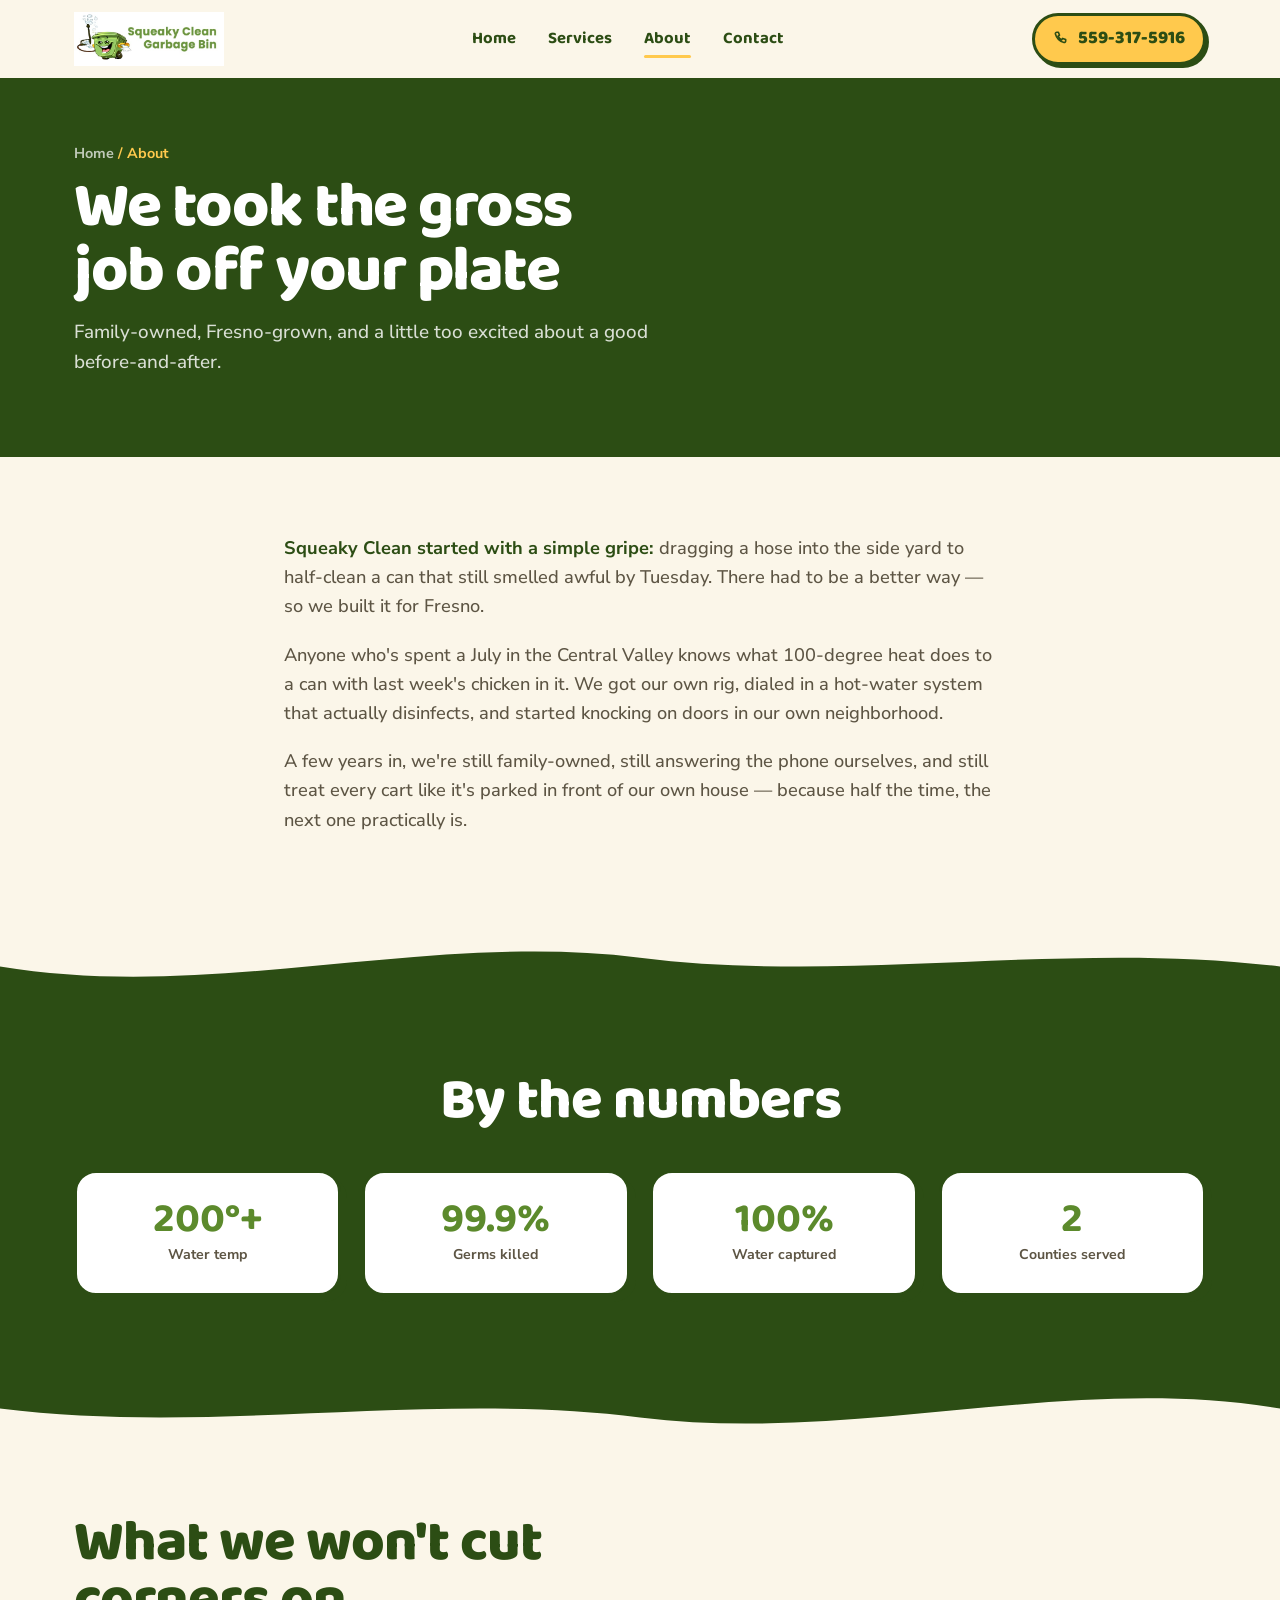
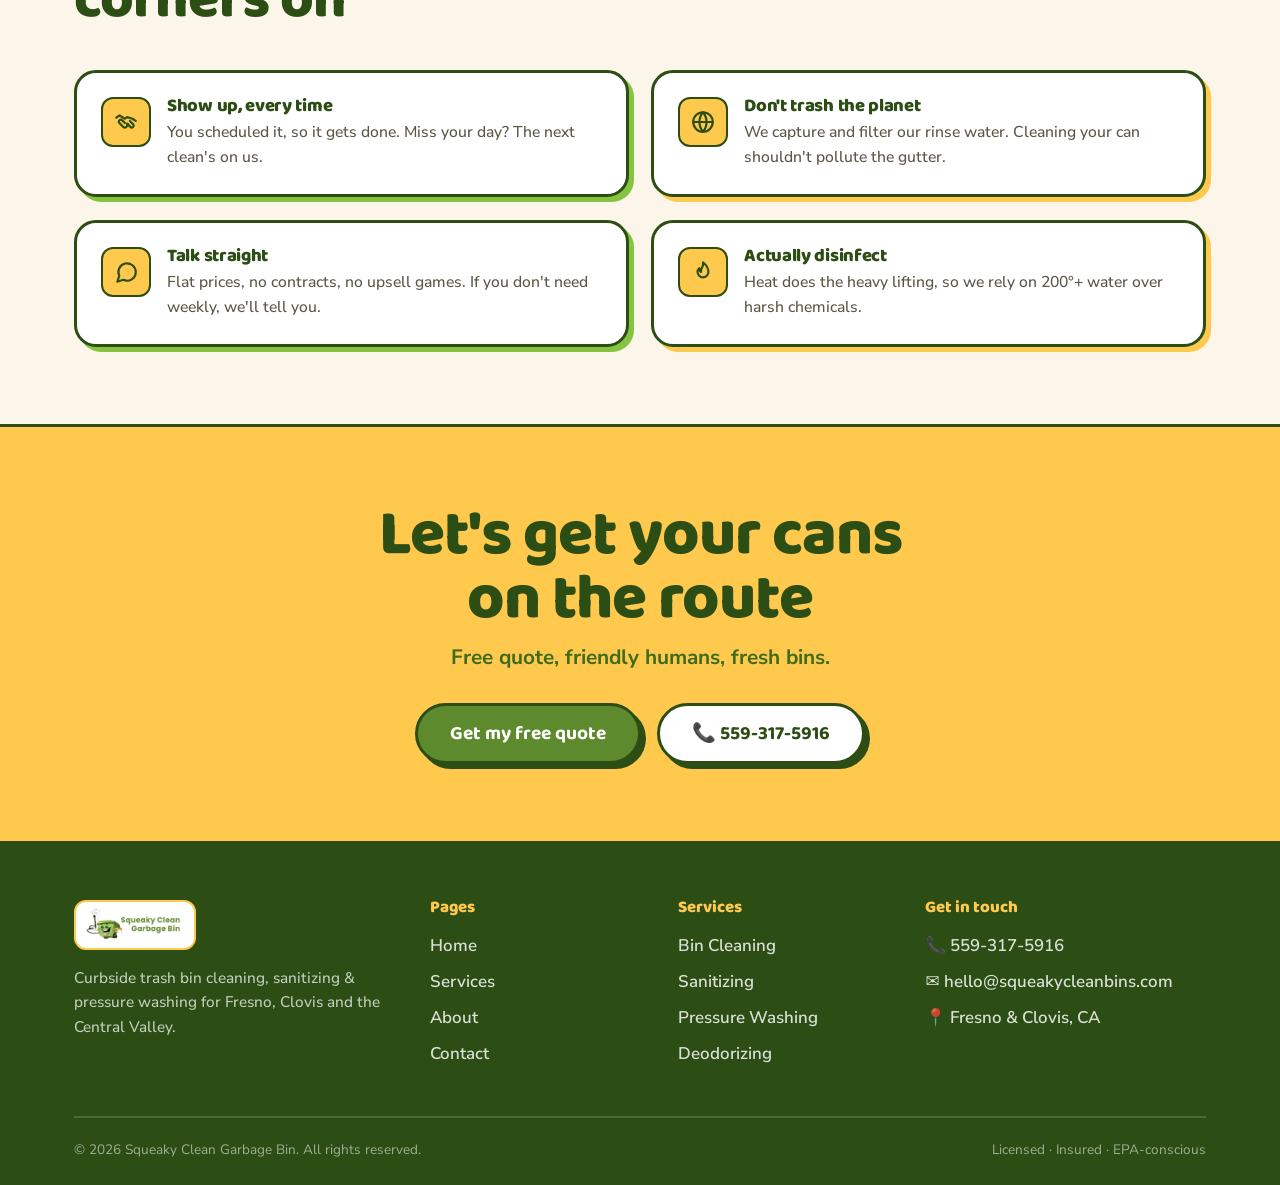
==== commit cfe9e012: "updated" ====
--- a/about.html
+++ b/about.html
@@ -3,129 +3,84 @@
 <head>
 <meta charset="UTF-8">
 <meta name="viewport" content="width=device-width, initial-scale=1">
-<title>About Us | Squeaky Clean Garbage Bin · Fresno, CA</title>
-<meta name="description" content="Family-owned garbage bin cleaning and pressure washing serving Fresno & Clovis. Meet the crew and learn how we keep Central Valley bins fresh.">
+<title>About | Squeaky Clean Garbage Bin · Fresno, CA</title>
+<meta name="description" content="Family-owned trash bin cleaning & pressure washing serving Fresno & Clovis. Meet the crew keeping Central Valley bins fresh.">
 <link rel="icon" href="assets/mascot.png" type="image/png">
 <link rel="preconnect" href="https://fonts.googleapis.com">
 <link rel="preconnect" href="https://fonts.gstatic.com" crossorigin>
-<link href="https://fonts.googleapis.com/css2?family=Baloo+2:wght@500;600;700;800&family=Nunito+Sans:ital,wght@0,400;0,600;0,700;0,800;0,900;1,400;1,600&display=swap" rel="stylesheet">
+<link href="https://fonts.googleapis.com/css2?family=Baloo+2:wght@500;600;700;800&family=Nunito+Sans:wght@400;600;700;800;900&display=swap" rel="stylesheet">
 <link rel="stylesheet" href="styles.css">
 </head>
 <body>
 
-<header class="site-head">
-  <div class="wrap nav">
-    <a class="brand" href="index.html">
-      <img class="brand-logo" src="assets/logo.jpg" alt="Squeaky Clean Garbage Bin — bin cleaning &amp; pressure washing in Fresno">
-    </a>
-    <ul class="nav-links">
-      <li><a href="index.html">Home</a></li>
-      <li><a href="services.html">Services</a></li>
-      <li><a href="about.html" class="active">About</a></li>
-      <li><a href="contact.html">Contact</a></li>
-      <li class="nav-cta"><a class="btn btn-primary" href="contact.html">Get a Free Quote</a></li>
-    </ul>
-    <button class="burger" aria-label="Menu" aria-expanded="false"><span></span><span></span><span></span></button>
+<header class="top">
+  <div class="wrap">
+    <a class="logo" href="index.html"><img src="assets/logo.jpg" alt="Squeaky Clean Garbage Bin"></a>
+    <nav class="nav" id="nav"><a href="index.html">Home</a><a href="services.html">Services</a><a href="about.html" class="on">About</a><a href="contact.html">Contact</a></nav>
+    <a class="top-phone" href="tel:5593175916"><svg viewBox="0 0 24 24" fill="none" stroke="currentColor" stroke-width="2.2" stroke-linecap="round" stroke-linejoin="round"><path d="M6.5 3h2l1.5 4-2 1.2a11 11 0 0 0 5 5l1.2-2 4 1.5v2a2 2 0 0 1-2.2 2A16 16 0 0 1 4.5 5.2 2 2 0 0 1 6.5 3Z"/></svg>559-317-5916</a>
+    <button class="burger" id="burger" aria-label="Menu"><span></span><span></span><span></span></button>
   </div>
 </header>
 
-<section class="about-hero">
-  <div class="wrap split">
-    <div class="reveal">
-      <div class="crumb" style="font-weight:700;font-size:.85rem;color:var(--charcoal-soft)"><a href="index.html" style="color:var(--sky-deep)">Home</a> · About</div>
-      <h1 style="margin-top:.5rem">We're the neighbors who took the gross job off your plate</h1>
-      <p style="color:var(--charcoal-soft);font-size:1.12rem">Squeaky Clean started with a simple gripe: dragging a hose into the side yard to half-clean a can that still smelled awful by Tuesday. There had to be a better way — so we built it for Fresno.</p>
-      <div class="hero-cta" style="margin-top:1.4rem">
-        <a class="btn btn-primary" href="contact.html">Work with us <span class="ic"><svg viewBox="0 0 24 24" fill="none" stroke="currentColor" stroke-width="2" stroke-linecap="round" stroke-linejoin="round"><path d="M4 12h15M13 6l6 6-6 6"/></svg></span></a>
-        <a class="btn btn-ghost" href="tel:5593175916"><span class="ic"><svg viewBox="0 0 24 24" fill="none" stroke="currentColor" stroke-width="1.8" stroke-linecap="round" stroke-linejoin="round"><path d="M6.5 3h2l1.5 4-2 1.2a11 11 0 0 0 5 5l1.2-2 4 1.5v2a2 2 0 0 1-2.2 2A16 16 0 0 1 4.5 5.2 2 2 0 0 1 6.5 3Z"/></svg></span> 559-317-5916</a>
-      </div>
+<section class="phead">
+  <div class="wrap">
+    <div class="crumb"><a href="index.html">Home</a> / About</div>
+    <h1>We took the gross<br>job off your plate</h1>
+    <p>Family-owned, Fresno-grown, and a little too excited about a good before-and-after.</p>
+  </div>
+</section>
+
+<section class="sec">
+  <div class="wrap story rv">
+    <p><strong>Squeaky Clean started with a simple gripe:</strong> dragging a hose into the side yard to half-clean a can that still smelled awful by Tuesday. There had to be a better way — so we built it for Fresno.</p>
+    <p>Anyone who's spent a July in the Central Valley knows what 100-degree heat does to a can with last week's chicken in it. We got our own rig, dialed in a hot-water system that actually disinfects, and started knocking on doors in our own neighborhood.</p>
+    <p>A few years in, we're still family-owned, still answering the phone ourselves, and still treat every cart like it's parked in front of our own house — because half the time, the next one practically is.</p>
+  </div>
+</section>
+
+<svg class="wave" viewBox="0 0 1440 80" preserveAspectRatio="none" xmlns="http://www.w3.org/2000/svg"><path d="M0,40 C240,80 480,0 720,30 C960,60 1200,10 1440,40 L1440,80 L0,80 Z" fill="#2c4d14"/></svg>
+<section class="how sec">
+  <div class="wrap">
+    <div class="sec-head mid"><h2>By the numbers</h2></div>
+    <div class="stats4">
+      <div class="statbox rv"><b>200°+</b><small>Water temp</small></div>
+      <div class="statbox rv"><b>99.9%</b><small>Germs killed</small></div>
+      <div class="statbox rv"><b>100%</b><small>Water captured</small></div>
+      <div class="statbox rv"><b>2</b><small>Counties served</small></div>
     </div>
-    <div class="split-media reveal">
-      <img src="https://images.unsplash.com/photo-1521791136064-7986c2920216?auto=format&fit=crop&w=900&q=80"
-           alt="The Squeaky Clean crew" onerror="this.onerror=null;this.src='assets/fallback-team.svg'">
+  </div>
+</section>
+<svg class="wave flip" viewBox="0 0 1440 80" preserveAspectRatio="none" xmlns="http://www.w3.org/2000/svg"><path d="M0,40 C240,80 480,0 720,30 C960,60 1200,10 1440,40 L1440,80 L0,80 Z" fill="#2c4d14"/></svg>
+
+<section class="sec">
+  <div class="wrap">
+    <div class="sec-head"><h2>What we won't cut corners on</h2></div>
+    <div class="vals">
+      <div class="val rv"><div class="vic"><svg viewBox="0 0 24 24" fill="none" stroke="currentColor" stroke-width="2" stroke-linecap="round" stroke-linejoin="round"><path d="M11 13 8.5 10.5a1.8 1.8 0 0 0-2.6 2.5l3.6 3.6a2 2 0 0 0 2.8 0L14 14"/><path d="M13 13.5 16 16.5a1.8 1.8 0 0 0 2.6-2.5l-3-3"/><path d="M3 8l3-2 5 3 2-1.5L18 9l3 2"/></svg></div><div><h3>Show up, every time</h3><p>You scheduled it, so it gets done. Miss your day? The next clean's on us.</p></div></div>
+      <div class="val rv"><div class="vic"><svg viewBox="0 0 24 24" fill="none" stroke="currentColor" stroke-width="2" stroke-linecap="round" stroke-linejoin="round"><circle cx="12" cy="12" r="9"/><path d="M3 12h18"/><path d="M12 3a14 14 0 0 1 0 18 14 14 0 0 1 0-18Z"/></svg></div><div><h3>Don't trash the planet</h3><p>We capture and filter our rinse water. Cleaning your can shouldn't pollute the gutter.</p></div></div>
+      <div class="val rv"><div class="vic"><svg viewBox="0 0 24 24" fill="none" stroke="currentColor" stroke-width="2" stroke-linecap="round" stroke-linejoin="round"><path d="M21 12a8 8 0 0 1-11.5 7.2L4 21l1.8-5.5A8 8 0 1 1 21 12Z"/></svg></div><div><h3>Talk straight</h3><p>Flat prices, no contracts, no upsell games. If you don't need weekly, we'll tell you.</p></div></div>
+      <div class="val rv"><div class="vic"><svg viewBox="0 0 24 24" fill="none" stroke="currentColor" stroke-width="2" stroke-linecap="round" stroke-linejoin="round"><path d="M12 3s5 4 5 9a5 5 0 0 1-10 0c0-1.5.7-2.8 1.5-3.5C9 10 9 11.5 10 12c0-2 .8-4 2-6 0-1 0-2 0-3Z"/></svg></div><div><h3>Actually disinfect</h3><p>Heat does the heavy lifting, so we rely on 200°+ water over harsh chemicals.</p></div></div>
     </div>
   </div>
 </section>
 
-<!-- story -->
-<section class="section">
-  <div class="wrap" style="max-width:760px">
-    <div class="reveal">
-      <span class="eyebrow">Our story</span>
-      <h2>Born from one too many summer stink-ups</h2>
-      <p style="color:var(--charcoal-soft)">Anyone who's spent a July in the Central Valley knows what 100-degree heat does to a trash can with last week's chicken in it. We were tired of it. We looked around and saw that the folks who already had a truck and the gear were booked solid — clearly people <em>wanted</em> this. So we got our own rig, dialed in a hot-water system that actually disinfects, and started knocking on doors in our own neighborhood.</p>
-      <p style="color:var(--charcoal-soft)">A few years in, we're still family-owned, still answering the phone ourselves, and still a little too excited about a before-and-after. We treat every cart like it's parked in front of our own house — because half the time, the next one practically is.</p>
-    </div>
+<section class="bigcta">
+  <div class="wrap"><h2>Let's get your cans<br>on the route</h2><p>Free quote, friendly humans, fresh bins.</p>
+    <div class="btns"><a class="btn btn-green btn-lg" href="contact.html">Get my free quote</a><a class="btn btn-white btn-lg" href="tel:5593175916">📞 559-317-5916</a></div>
   </div>
 </section>
 
-<!-- stats -->
-<section class="section tint">
+<footer class="foot">
   <div class="wrap">
-    <div class="stat-strip">
-      <div class="s reveal"><b>200°+</b><small>Water temperature</small></div>
-      <div class="s reveal"><b>99.9%</b><small>Germs eliminated</small></div>
-      <div class="s reveal"><b>100%</b><small>Wastewater captured</small></div>
-      <div class="s reveal"><b>2</b><small>Counties served</small></div>
-    </div>
-  </div>
-</section>
-
-<!-- values -->
-<section class="section">
-  <div class="wrap">
-    <div class="section-head reveal"><span class="eyebrow">What we stand for</span><h2>The stuff we won't cut corners on</h2></div>
-    <div class="value-row">
-      <div class="value reveal"><div class="ico"><svg viewBox="0 0 24 24" fill="none" stroke="currentColor" stroke-width="1.8" stroke-linecap="round" stroke-linejoin="round"><path d="M11 13 8.5 10.5a1.8 1.8 0 0 0-2.6 2.5l3.6 3.6a2 2 0 0 0 2.8 0L14 14"/><path d="M13 13.5 16 16.5a1.8 1.8 0 0 0 2.6-2.5l-3-3"/><path d="M3 8l3-2 5 3 2-1.5L18 9l3 2"/></svg></div><h3>Show up, every time</h3><p>You scheduled it, so it gets done. If we ever miss your day, the next clean is on us.</p></div>
-      <div class="value reveal"><div class="ico"><svg viewBox="0 0 24 24" fill="none" stroke="currentColor" stroke-width="1.8" stroke-linecap="round" stroke-linejoin="round"><circle cx="12" cy="12" r="9"/><path d="M3 12h18"/><path d="M12 3a14 14 0 0 1 0 18 14 14 0 0 1 0-18Z"/></svg></div><h3>Don't trash the planet</h3><p>We capture and filter our rinse water. Cleaning your can shouldn't pollute the gutter outside it.</p></div>
-      <div class="value reveal"><div class="ico"><svg viewBox="0 0 24 24" fill="none" stroke="currentColor" stroke-width="1.8" stroke-linecap="round" stroke-linejoin="round"><path d="M21 12a8 8 0 0 1-11.5 7.2L4 21l1.8-5.5A8 8 0 1 1 21 12Z"/><path d="M8.5 11h7M8.5 14h4"/></svg></div><h3>Talk straight</h3><p>Flat prices, no contracts, no upsell games. If you don't need weekly, we'll tell you.</p></div>
-      <div class="value reveal"><div class="ico"><svg viewBox="0 0 24 24" fill="none" stroke="currentColor" stroke-width="1.8" stroke-linecap="round" stroke-linejoin="round"><path d="M12 3s5 4 5 9a5 5 0 0 1-10 0c0-1.5.7-2.8 1.5-3.5C9 10 9 11.5 10 12c0-2 .8-4 2-6 0-1 0-2 0-3Z"/></svg></div><h3>Actually disinfect</h3><p>Heat does the heavy lifting, so we rely on 200°+ water over a soup of harsh chemicals.</p></div>
-    </div>
-  </div>
-</section>
-
-<!-- service area -->
-<section class="section tint">
-  <div class="wrap split">
-    <div class="split-media reveal">
-      <img src="https://images.unsplash.com/photo-1486406146926-c627a92ad1ab?auto=format&fit=crop&w=900&q=80"
-           alt="Central Valley neighborhood" onerror="this.onerror=null;this.src='assets/fallback-why.svg'">
-    </div>
-    <div class="reveal">
-      <span class="eyebrow">Where we go</span>
-      <h2>Proudly serving Fresno, Clovis &amp; nearby</h2>
-      <p style="color:var(--charcoal-soft)">If you're in or around the Fresno–Clovis metro, we've probably got a route near you. We're always adding neighborhoods, so even if you're a little outside town, ask.</p>
-      <ul class="tick">
-        <li>Fresno — all neighborhoods</li>
-        <li>Clovis &amp; Old Town</li>
-        <li>Fig Garden, Sunnyside, Woodward Park &amp; more</li>
-        <li>Surrounding Central Valley — call to confirm</li>
-      </ul>
-    </div>
-  </div>
-</section>
-
-<section class="section">
-  <div class="wrap"><div class="cta-band reveal">
-    <h2>Let's get your cans on the route</h2>
-    <p>Free quote, friendly humans, and bins you'll actually want to open. Welcome to the neighborhood.</p>
-    <a class="btn btn-primary" href="contact.html">Get my free quote</a>
-  </div></div>
-</section>
-
-<footer class="site-foot">
-  <div class="wrap">
-    <div class="foot-grid">
-      <div class="foot-about"><div class="foot-brand"><img src="assets/logo-trans.png" alt="Squeaky Clean Garbage Bin"></div>
-        <p>Curbside garbage bin cleaning, sanitizing &amp; pressure washing for Fresno, Clovis and the surrounding Central Valley.</p></div>
+    <div class="foot-top">
+      <div><img class="flogo" src="assets/logo-trans.png" alt="Squeaky Clean Garbage Bin"><p class="blurb">Curbside trash bin cleaning, sanitizing &amp; pressure washing for Fresno, Clovis and the Central Valley.</p></div>
       <div><h4>Pages</h4><a href="index.html">Home</a><a href="services.html">Services</a><a href="about.html">About</a><a href="contact.html">Contact</a></div>
       <div><h4>Services</h4><a href="services.html">Bin Cleaning</a><a href="services.html">Sanitizing</a><a href="services.html">Pressure Washing</a><a href="services.html">Deodorizing</a></div>
-      <div><h4>Get in touch</h4><a href="tel:5593175916"><span class="ic"><svg viewBox="0 0 24 24" fill="none" stroke="currentColor" stroke-width="1.8" stroke-linecap="round" stroke-linejoin="round"><path d="M6.5 3h2l1.5 4-2 1.2a11 11 0 0 0 5 5l1.2-2 4 1.5v2a2 2 0 0 1-2.2 2A16 16 0 0 1 4.5 5.2 2 2 0 0 1 6.5 3Z"/></svg></span> 559-317-5916</a><a href="mailto:hello@squeakycleanbins.com"><span class="ic"><svg viewBox="0 0 24 24" fill="none" stroke="currentColor" stroke-width="1.8" stroke-linecap="round" stroke-linejoin="round"><rect x="3" y="5" width="18" height="14" rx="2.5"/><path d="m4 7 8 6 8-6"/></svg></span> hello@squeakycleanbins.com</a><a href="#"><span class="ic"><svg viewBox="0 0 24 24" fill="none" stroke="currentColor" stroke-width="1.8" stroke-linecap="round" stroke-linejoin="round"><path d="M12 21s7-6 7-11a7 7 0 0 0-14 0c0 5 7 11 7 11Z"/><circle cx="12" cy="10" r="2.5"/></svg></span> Fresno &amp; Clovis, CA</a></div>
+      <div><h4>Get in touch</h4><a href="tel:5593175916">📞 559-317-5916</a><a href="mailto:hello@squeakycleanbins.com">✉️ hello@squeakycleanbins.com</a><a href="#">📍 Fresno &amp; Clovis, CA</a></div>
     </div>
-    <div class="foot-bottom"><span>© <span id="year">2026</span> Squeaky Clean Garbage Bin. All rights reserved.</span><span>Licensed · Insured · EPA-conscious</span></div>
+    <div class="foot-bot"><span>© <span id="yr">2026</span> Squeaky Clean Garbage Bin. All rights reserved.</span><span>Licensed · Insured · EPA-conscious</span></div>
   </div>
 </footer>
-
 <script src="script.js"></script>
 </body>
 </html>
--- a/styles.css
+++ b/styles.css
@@ -1,369 +1,277 @@
-/* =========================================================
-   Squeaky Clean Garbage Bin — shared styles
-   Palette pulled from the official logo:
-   olive wordmark green, leafy mascot green, deep green, soft cream
-   ========================================================= */
+/* ============================================================
+   Squeaky Clean Garbage Bin — v2 design
+   Bold local "service flyer" energy: cream paper base,
+   punchy green + sunny yellow, thick outlines, hard shadows,
+   wavy dividers, mascot as a character. No eyebrow/card-grid.
+   ============================================================ */
 
 :root{
-  --green:#6c903c;        /* wordmark olive-green (primary brand) */
-  --green-deep:#486c24;   /* dark shadow green */
-  --green-ink:#3a5a1e;    /* deepest, for headings/text on light */
-  --leaf:#90cc60;         /* bright mascot bin green (accent) */
-  --leaf-soft:#b6dd8f;    /* pale leaf */
-  --sky:#4a9bc4;          /* complementary water-blue accent */
-  --sky-deep:#327a9e;
-  --foam:#f5faef;         /* warm green-tinted off-white */
-  --foam-2:#eaf4dd;
-  --white:#ffffff;
-  --charcoal:#2b3327;     /* warm dark (slight green) */
-  --charcoal-soft:#586353;
-  --line:#dcebc8;
-  --shadow:0 14px 38px -18px rgba(72,108,36,.4);
-  --shadow-sm:0 6px 18px -10px rgba(72,108,36,.35);
-  --radius:18px;
-  --radius-lg:30px;
-  --maxw:1160px;
-  --font-display:"Baloo 2", system-ui, sans-serif;
-  --font-body:"Nunito Sans", system-ui, sans-serif;
-  /* aliases so existing rules using old names still work */
-  --ink-blue:#3a5a1e;
-  --lime:#90cc60;
-}
-
+  --green:#5c8a2c; --green-dk:#3f6b1c; --green-ink:#2c4d14; --leaf:#86c440;
+  --yellow:#ffc94d; --yellow-dk:#f4a93b;
+  --cream:#fbf6e9; --cream-2:#f3ead2;
+  --ink:#241f16; --ink-soft:#5d5544; --white:#fff; --line:#e6dcc0;
+  --shadow:0 18px 40px -20px rgba(44,77,20,.45);
+  --shadow-hard:6px 6px 0 var(--green-ink);
+  --shadow-hard-y:6px 6px 0 var(--yellow-dk);
+  --r:22px; --maxw:1180px;
+  --disp:"Baloo 2", system-ui, sans-serif; --body:"Nunito Sans", system-ui, sans-serif;
+}
 *{box-sizing:border-box}
 html{scroll-behavior:smooth;overflow-x:hidden}
-body{
-  margin:0;
-  font-family:var(--font-body);
-  color:var(--charcoal);
-  background:var(--white);
-  line-height:1.6;
-  -webkit-font-smoothing:antialiased;
-  overflow-x:hidden;
-  max-width:100%;
-}
-h1,h2,h3,h4{font-family:var(--font-display);line-height:1.1;margin:0 0 .4em;font-weight:700;color:var(--ink-blue)}
-h1{font-size:clamp(2.3rem,5.4vw,4rem);letter-spacing:-.5px}
-h2{font-size:clamp(1.8rem,3.6vw,2.7rem)}
-h3{font-size:1.3rem}
-p{margin:0 0 1.1rem}
-a{color:var(--sky-deep);text-decoration:none}
+body{margin:0;font-family:var(--body);color:var(--ink);background:var(--cream);
+  line-height:1.6;font-size:1.06rem;-webkit-font-smoothing:antialiased;overflow-x:hidden}
 img{max-width:100%;display:block}
-.wrap{max-width:var(--maxw);margin:0 auto;padding:0 22px}
-.eyebrow{
-  font-family:var(--font-body);
-  text-transform:uppercase;
-  letter-spacing:.18em;
-  font-size:.78rem;
-  font-weight:800;
-  color:var(--green);
-  margin-bottom:.7rem;
-  display:inline-block;
-}
-.eyebrow::before{content:"";display:inline-block;width:26px;height:2px;background:var(--lime);vertical-align:middle;margin-right:9px;border-radius:2px}
-
-/* ---------- buttons ---------- */
-.btn{
-  display:inline-flex;align-items:center;gap:.5rem;
-  font-family:var(--font-display);font-weight:600;font-size:1.02rem;
-  padding:.82rem 1.55rem;border-radius:60px;border:none;cursor:pointer;
-  transition:transform .18s ease, box-shadow .18s ease, background .2s ease;
-  text-decoration:none;line-height:1;
-}
-.btn-primary{
-  background:linear-gradient(135deg,var(--green),var(--lime));
-  color:#fff;box-shadow:0 10px 22px -8px rgba(91,176,46,.7);position:relative;overflow:hidden;
-}
-.btn-primary::after{ /* soapy sheen */
-  content:"";position:absolute;top:0;left:-60%;width:40%;height:100%;
-  background:linear-gradient(120deg,transparent,rgba(255,255,255,.55),transparent);
-  transform:skewX(-20deg);transition:left .6s ease;
-}
-.btn-primary:hover{transform:translateY(-3px)}
-.btn-primary:hover::after{left:120%}
-.btn-ghost{background:var(--white);color:var(--sky-deep);border:2px solid var(--line)}
-.btn-ghost:hover{border-color:var(--sky);transform:translateY(-3px)}
-.btn-blue{background:linear-gradient(135deg,var(--sky),var(--sky-deep));color:#fff;box-shadow:0 10px 22px -8px rgba(42,124,168,.7)}
-.btn-blue:hover{transform:translateY(-3px)}
-
-/* ---------- header ---------- */
-.site-head{
-  position:sticky;top:0;z-index:60;
-  background:rgba(255,255,255,.82);backdrop-filter:blur(10px);
-  border-bottom:1px solid var(--line);transition:box-shadow .25s ease;
-}
-.site-head.scrolled{box-shadow:0 6px 20px -14px rgba(29,95,130,.6)}
-.nav{display:flex;align-items:center;justify-content:space-between;height:74px}
-.brand{display:flex;align-items:center;gap:.6rem;font-family:var(--font-display);font-weight:800;
-  font-size:1.22rem;color:var(--green);letter-spacing:-.3px;text-decoration:none}
-.brand .brand-logo{height:52px;width:auto;flex:0 0 auto;display:block}
-.brand .bubble-logo{width:40px;height:40px;flex:0 0 auto}
-.nav-links{display:flex;align-items:center;gap:1.7rem;list-style:none;margin:0;padding:0}
-.nav-links a{font-weight:700;color:var(--charcoal);font-size:.97rem;position:relative;padding:4px 0}
-.nav-links a::after{content:"";position:absolute;left:0;bottom:-2px;width:0;height:2.5px;
-  background:linear-gradient(90deg,var(--sky),var(--green));border-radius:2px;transition:width .25s ease}
-.nav-links a:hover::after,.nav-links a.active::after{width:100%}
-.nav-links a.active{color:var(--green)}
-.nav-cta{margin-left:.4rem}
-.burger{display:none;background:none;border:none;cursor:pointer;padding:6px;flex-direction:column;gap:5px}
-.burger span{width:26px;height:3px;background:var(--green);border-radius:3px;transition:.3s}
-.burger.open span:nth-child(1){transform:translateY(8px) rotate(45deg)}
-.burger.open span:nth-child(2){opacity:0}
-.burger.open span:nth-child(3){transform:translateY(-8px) rotate(-45deg)}
-
-/* ---------- hero ---------- */
-.hero{position:relative;padding:clamp(3rem,7vw,6rem) 0 clamp(4rem,8vw,7rem);
-  background:
-    radial-gradient(900px 500px at 88% -8%,rgba(139,214,74,.16),transparent 60%),
-    radial-gradient(800px 500px at 5% 110%,rgba(63,169,217,.16),transparent 60%),
-    linear-gradient(180deg,var(--foam),var(--white));
-  overflow:hidden;
-}
-.hero-grid{display:grid;grid-template-columns:1.05fr .95fr;gap:clamp(2rem,4vw,4rem);align-items:center}
-.hero h1 span.hl{color:var(--green);position:relative;white-space:nowrap}
-.hero h1 span.hl::after{content:"";position:absolute;left:-2%;bottom:6%;width:104%;height:.42em;
-  background:rgba(139,214,74,.32);z-index:-1;border-radius:6px;transform:rotate(-1deg)}
-.hero p.lead{font-size:1.18rem;color:var(--charcoal-soft);max-width:34rem}
-.hero-cta{display:flex;gap:.9rem;flex-wrap:wrap;margin-top:1.6rem}
-.hero-trust{display:flex;gap:1.6rem;margin-top:2.2rem;flex-wrap:wrap}
-.hero-trust div{display:flex;flex-direction:column}
-.hero-trust b{font-family:var(--font-display);font-size:1.7rem;color:var(--green);line-height:1}
-.hero-trust small{color:var(--charcoal-soft);font-weight:700;font-size:.82rem;letter-spacing:.02em}
-
-/* hero image card */
-.hero-media{position:relative}
-.hero-media .photo{border-radius:var(--radius-lg);box-shadow:var(--shadow);
-  aspect-ratio:4/5;object-fit:cover;width:100%;transform:rotate(1.4deg)}
-.hero-badge{position:absolute;left:-18px;bottom:26px;background:#fff;border-radius:18px;
-  padding:.9rem 1.1rem;box-shadow:var(--shadow);display:flex;align-items:center;gap:.7rem;
-  transform:rotate(-2deg);animation:floaty 5s ease-in-out infinite}
-.hero-badge .dot{width:42px;height:42px;border-radius:50%;background:linear-gradient(135deg,var(--green),var(--lime));
-  display:grid;place-items:center;color:#fff;flex:0 0 auto}
-.hero-badge .dot svg{width:22px;height:22px}
-.hero-badge b{font-family:var(--font-display);color:var(--ink-blue);display:block;font-size:1.05rem;line-height:1.1}
-.hero-badge small{color:var(--charcoal-soft);font-weight:700}
-@keyframes floaty{0%,100%{transform:rotate(-2deg) translateY(0)}50%{transform:rotate(-2deg) translateY(-9px)}}
-
-/* drifting bubbles */
-.bubbles{position:absolute;inset:0;pointer-events:none;z-index:0}
-.bubbles span{position:absolute;bottom:-40px;background:radial-gradient(circle at 32% 30%,#fff,rgba(63,169,217,.25));
-  border-radius:50%;opacity:.5;animation:rise linear infinite}
-@keyframes rise{
-  0%{transform:translateY(0) scale(.6);opacity:0}
-  12%{opacity:.6}
-  100%{transform:translateY(-92vh) scale(1);opacity:0}
-}
-
-/* ---------- sections ---------- */
-.section{padding:clamp(3.4rem,7vw,6rem) 0}
-.section.tint{background:linear-gradient(180deg,var(--foam),var(--foam-2))}
-.section-head{max-width:42rem;margin-bottom:2.6rem}
-.section-head.center{margin-left:auto;margin-right:auto;text-align:center}
-
-/* service / feature cards */
-.cards{display:grid;grid-template-columns:repeat(auto-fit,minmax(250px,1fr));gap:1.4rem}
-.card{background:#fff;border:1px solid var(--line);border-radius:var(--radius);padding:1.7rem 1.5rem;
-  box-shadow:var(--shadow-sm);transition:transform .2s ease,box-shadow .2s ease;position:relative;overflow:hidden}
-.card::before{content:"";position:absolute;top:0;left:0;width:100%;height:5px;
-  background:linear-gradient(90deg,var(--sky),var(--green))}
-.card:hover{transform:translateY(-6px);box-shadow:var(--shadow)}
-.card .ico{width:54px;height:54px;border-radius:15px;display:grid;place-items:center;margin-bottom:1rem;
-  background:linear-gradient(135deg,rgba(144,204,96,.22),rgba(108,144,60,.16));color:var(--green)}
-.card .ico svg{width:28px;height:28px}
-.card h3{margin-bottom:.4rem}
-.card p{color:var(--charcoal-soft);margin-bottom:0;font-size:.97rem}
-
-/* steps */
-.steps{display:grid;grid-template-columns:repeat(auto-fit,minmax(210px,1fr));gap:1.3rem;counter-reset:step}
-.step{position:relative;background:#fff;border-radius:var(--radius);padding:2.4rem 1.4rem 1.5rem;
-  border:1px solid var(--line);box-shadow:var(--shadow-sm)}
-.step::before{counter-increment:step;content:"0" counter(step);position:absolute;top:-18px;left:1.3rem;
-  font-family:var(--font-display);font-weight:800;font-size:1.5rem;color:#fff;
-  width:46px;height:46px;border-radius:50%;display:grid;place-items:center;
-  background:linear-gradient(135deg,var(--leaf),var(--green));box-shadow:var(--shadow-sm)}
-.step h3{font-size:1.12rem;margin-bottom:.3rem}
-.step p{color:var(--charcoal-soft);font-size:.95rem;margin:0}
-
-/* split feature */
-.split{display:grid;grid-template-columns:1fr 1fr;gap:clamp(2rem,4vw,3.6rem);align-items:center}
-.split img{border-radius:var(--radius-lg);box-shadow:var(--shadow);aspect-ratio:5/4;object-fit:cover;width:100%}
-.tick{list-style:none;padding:0;margin:1.2rem 0 0}
-.tick li{position:relative;padding-left:2rem;margin-bottom:.75rem;font-weight:600;color:var(--charcoal)}
-.tick li::before{content:"✓";position:absolute;left:0;top:0;width:1.4rem;height:1.4rem;border-radius:50%;
-  background:linear-gradient(135deg,var(--green),var(--lime));color:#fff;display:grid;place-items:center;
-  font-size:.8rem;font-weight:900}
-
-/* before/after slider */
-.ba{position:relative;max-width:620px;margin:0 auto;border-radius:var(--radius-lg);overflow:hidden;
-  box-shadow:var(--shadow);aspect-ratio:16/11;user-select:none;cursor:ew-resize}
+a{text-decoration:none;color:inherit}
+h1,h2,h3,h4{font-family:var(--disp);font-weight:800;line-height:1;margin:0;color:var(--green-ink)}
+h1{font-size:clamp(2.8rem,7vw,5.4rem);letter-spacing:-1.5px}
+h2{font-size:clamp(2.1rem,5vw,3.6rem);letter-spacing:-1px}
+h3{font-size:1.4rem;letter-spacing:-.3px}
+p{margin:0 0 1rem}
+.wrap{max-width:var(--maxw);margin:0 auto;padding:0 24px}
+
+.mark{position:relative;white-space:nowrap;z-index:0}
+.mark::after{content:"";position:absolute;left:-4px;right:-4px;bottom:2px;height:.36em;
+  background:var(--yellow);z-index:-1;border-radius:3px;transform:rotate(-1.2deg)}
+.mark.g::after{background:var(--leaf)}
+
+.btn{display:inline-flex;align-items:center;gap:.55rem;font-family:var(--disp);font-weight:700;
+  font-size:1.08rem;padding:.95rem 1.7rem;border-radius:60px;cursor:pointer;border:3px solid var(--green-ink);
+  transition:transform .12s ease,box-shadow .12s ease;line-height:1}
+.btn-yellow{background:var(--yellow);color:var(--green-ink);box-shadow:5px 5px 0 var(--green-ink)}
+.btn-yellow:hover{transform:translate(-2px,-2px);box-shadow:7px 7px 0 var(--green-ink)}
+.btn-green{background:var(--green);color:#fff;box-shadow:5px 5px 0 var(--green-ink)}
+.btn-green:hover{transform:translate(-2px,-2px);box-shadow:7px 7px 0 var(--green-ink)}
+.btn-white{background:#fff;color:var(--green-ink);box-shadow:5px 5px 0 var(--green-ink)}
+.btn-white:hover{transform:translate(-2px,-2px);box-shadow:7px 7px 0 var(--green-ink)}
+.btn-lg{font-size:1.2rem;padding:1.1rem 2rem}
+
+.top{position:sticky;top:0;z-index:60;background:var(--cream);border-bottom:3px solid var(--green-ink)}
+.top .wrap{display:flex;align-items:center;justify-content:space-between;height:78px}
+.logo img{height:54px;width:auto}
+.nav{display:flex;align-items:center;gap:2rem}
+.nav a{font-family:var(--disp);font-weight:700;color:var(--green-ink);font-size:1.04rem}
+.nav a:hover{color:var(--green)}
+.nav a.on{position:relative}
+.nav a.on::after{content:"";position:absolute;left:0;right:0;bottom:-6px;height:3px;background:var(--yellow);border-radius:3px}
+.top-phone{display:flex;align-items:center;gap:.5rem;font-family:var(--disp);font-weight:800;
+  color:var(--green-ink);font-size:1.15rem;background:var(--yellow);border:3px solid var(--green-ink);
+  padding:.5rem 1.1rem;border-radius:50px;box-shadow:3px 3px 0 var(--green-ink)}
+.top-phone svg{width:18px;height:18px}
+.burger{display:none;flex-direction:column;gap:5px;background:none;border:none;cursor:pointer;padding:6px}
+.burger span{width:28px;height:3.5px;background:var(--green-ink);border-radius:3px;transition:.3s}
+.burger.x span:nth-child(1){transform:translateY(8.5px) rotate(45deg)}
+.burger.x span:nth-child(2){opacity:0}
+.burger.x span:nth-child(3){transform:translateY(-8.5px) rotate(-45deg)}
+
+.hero{position:relative;background:var(--cream);padding:clamp(2.5rem,6vw,4.5rem) 0 0;overflow:hidden}
+.hero-in{display:grid;grid-template-columns:1.1fr .9fr;gap:2rem;align-items:center}
+.hero-tag{display:inline-flex;align-items:center;gap:.5rem;background:var(--green);color:#fff;
+  font-family:var(--disp);font-weight:700;font-size:.92rem;padding:.4rem 1rem;border-radius:50px;
+  margin-bottom:1.4rem;border:2.5px solid var(--green-ink)}
+.hero-tag b{color:var(--yellow)}
+.hero h1{margin-bottom:1.1rem}
+.hero h1 .l2{color:var(--green)}
+.hero-sub{font-size:1.22rem;color:var(--ink-soft);max-width:30rem;margin-bottom:1.8rem;font-weight:600}
+.hero-btns{display:flex;gap:1rem;flex-wrap:wrap;align-items:center}
+.hero-note{margin-top:1.6rem;font-weight:700;color:var(--ink-soft);display:flex;align-items:center;gap:.6rem;font-size:.98rem}
+.hero-note .stars{color:var(--yellow-dk);letter-spacing:2px;font-size:1.1rem}
+.hero-art{position:relative;display:grid;place-items:center;min-height:340px}
+.hero-art .blob{position:absolute;width:96%;aspect-ratio:1;background:var(--leaf);
+  border-radius:46% 54% 58% 42%/48% 42% 58% 52%;z-index:0;animation:morph 12s ease-in-out infinite}
+.hero-art .mascot{position:relative;z-index:2;width:78%;max-width:320px;filter:drop-shadow(0 14px 20px rgba(44,77,20,.3))}
+.hero-art .pop{position:absolute;z-index:3;background:#fff;border:3px solid var(--green-ink);border-radius:16px;
+  padding:.5rem .85rem;font-family:var(--disp);font-weight:800;color:var(--green-ink);font-size:.92rem;
+  box-shadow:4px 4px 0 var(--green-ink)}
+.hero-art .pop.p1{top:8%;left:-2%;--rot:-6deg;transform:rotate(-6deg);animation:bob 4s ease-in-out infinite}
+.hero-art .pop.p2{bottom:12%;right:-4%;--rot:5deg;transform:rotate(5deg);background:var(--yellow);animation:bob 4s ease-in-out infinite .8s}
+@keyframes morph{0%,100%{border-radius:46% 54% 58% 42%/48% 42% 58% 52%}50%{border-radius:58% 42% 45% 55%/55% 58% 42% 45%}}
+@keyframes bob{0%,100%{transform:translateY(0) rotate(var(--rot,-6deg))}50%{transform:translateY(-8px) rotate(var(--rot,-6deg))}}
+
+.wave{display:block;width:100%;height:auto;margin-bottom:-6px}
+.wave.flip{transform:rotate(180deg)}
+
+.strip{background:var(--green-ink);color:var(--cream);padding:.9rem 0;overflow:hidden;white-space:nowrap}
+.strip-track{display:inline-flex;gap:2.5rem;animation:scroll 22s linear infinite;font-family:var(--disp);
+  font-weight:700;font-size:1.1rem;align-items:center}
+.strip-track span{display:inline-flex;align-items:center;gap:2.5rem}
+.strip .dot{color:var(--yellow)}
+@keyframes scroll{from{transform:translateX(0)}to{transform:translateX(-50%)}}
+
+.svc{background:var(--cream)}
+.svc-row{display:grid;grid-template-columns:1fr 1fr;gap:clamp(2rem,5vw,4.5rem);align-items:center;
+  padding:clamp(2.5rem,5vw,4rem) 0}
+.svc-row:nth-child(even) .svc-art{order:2}
+.svc-num{font-family:var(--disp);font-weight:800;font-size:1.1rem;color:var(--green);
+  background:var(--cream-2);border:3px solid var(--green-ink);border-radius:50px;
+  width:fit-content;padding:.25rem 1rem;margin-bottom:1rem;display:inline-block}
+.svc-row h2{margin-bottom:.8rem}
+.svc-row p{font-size:1.12rem;color:var(--ink-soft);max-width:34rem;font-weight:500}
+.svc-list{list-style:none;padding:0;margin:1.2rem 0 0}
+.svc-list li{display:flex;align-items:center;gap:.7rem;font-weight:700;color:var(--green-ink);margin-bottom:.6rem}
+.svc-list li svg{width:22px;height:22px;flex:0 0 auto;color:var(--green)}
+.svc-art{position:relative}
+.svc-art .frame{background:var(--leaf);border:3px solid var(--green-ink);border-radius:var(--r);
+  box-shadow:var(--shadow-hard);overflow:hidden;aspect-ratio:1;display:grid;place-items:center;padding:2rem}
+.svc-row:nth-child(even) .svc-art .frame{background:var(--yellow)}
+.svc-art .frame img{width:72%;filter:drop-shadow(0 10px 14px rgba(44,77,20,.28))}
+
+.how{background:var(--green-ink);color:var(--cream);position:relative}
+.how h2{color:#fff}
+.how .lead{color:rgba(255,255,255,.8);font-size:1.15rem;max-width:34rem;font-weight:500;margin-bottom:2.5rem}
+.how-steps{display:grid;grid-template-columns:repeat(3,1fr);gap:1.6rem}
+.how-step{background:rgba(255,255,255,.06);border:3px solid var(--leaf);border-radius:var(--r);padding:2rem 1.6rem}
+.how-step .n{font-family:var(--disp);font-weight:800;font-size:2.6rem;color:var(--yellow);line-height:1;margin-bottom:.6rem}
+.how-step h3{color:#fff;margin-bottom:.5rem}
+.how-step p{color:rgba(255,255,255,.78);margin:0;font-weight:500}
+
+.plans-sec{background:var(--cream)}
+.plans{display:grid;grid-template-columns:repeat(4,1fr);gap:1.3rem}
+.ticket{background:#fff;border:3px solid var(--green-ink);border-radius:var(--r);padding:1.8rem 1.4rem;
+  position:relative;display:flex;flex-direction:column;box-shadow:var(--shadow-hard)}
+.ticket.hot{background:var(--green);color:#fff;box-shadow:var(--shadow-hard-y)}
+.ticket.hot h3,.ticket.hot .freq{color:#fff}
+.ticket .flag{position:absolute;top:-16px;left:50%;transform:translateX(-50%) rotate(-2deg);
+  background:var(--yellow);color:var(--green-ink);font-family:var(--disp);font-weight:800;font-size:.82rem;
+  padding:.25rem .9rem;border-radius:40px;border:2.5px solid var(--green-ink);white-space:nowrap}
+.ticket h3{font-size:1.5rem;margin-bottom:.1rem}
+.ticket .freq{color:var(--ink-soft);font-weight:700;margin-bottom:1rem;font-size:.95rem}
+.ticket ul{list-style:none;padding:0;margin:0 0 1.4rem;flex:1}
+.ticket li{padding-left:1.5rem;position:relative;margin-bottom:.55rem;font-weight:600;font-size:.96rem}
+.ticket li::before{content:"\2714";position:absolute;left:0;color:var(--leaf);font-weight:900}
+.ticket.hot li::before{color:var(--yellow)}
+.ticket .btn{justify-content:center;font-size:1rem;padding:.8rem 1rem}
+
+.reviews-sec{background:var(--cream-2)}
+.reviews{display:grid;grid-template-columns:repeat(3,1fr);gap:1.4rem}
+.review{background:#fff;border:3px solid var(--green-ink);border-radius:var(--r);padding:1.7rem;box-shadow:5px 5px 0 var(--leaf)}
+.review:nth-child(2){box-shadow:5px 5px 0 var(--yellow)}
+.review .stars{color:var(--yellow-dk);letter-spacing:2px;margin-bottom:.7rem;font-size:1.15rem}
+.review p{font-weight:600;color:var(--ink);font-size:1.02rem}
+.review .by{display:flex;align-items:center;gap:.7rem;margin-top:1rem;font-weight:800;color:var(--green-ink);font-family:var(--disp)}
+.review .by .av{width:40px;height:40px;border-radius:50%;background:var(--green);color:#fff;display:grid;place-items:center;border:2.5px solid var(--green-ink)}
+.review .by small{display:block;font-family:var(--body);font-weight:600;color:var(--ink-soft);font-size:.85rem}
+
+.bigcta{background:var(--yellow);border-top:3px solid var(--green-ink);border-bottom:3px solid var(--green-ink);position:relative;overflow:hidden}
+.bigcta .wrap{padding:clamp(3rem,6vw,5rem) 24px;text-align:center;position:relative;z-index:1}
+.bigcta h2{font-size:clamp(2.3rem,5.5vw,4rem);margin-bottom:.6rem}
+.bigcta p{font-size:1.3rem;font-weight:700;color:var(--green-dk);margin-bottom:1.8rem}
+.bigcta .btns{display:flex;gap:1rem;justify-content:center;flex-wrap:wrap}
+
+.foot{background:var(--green-ink);color:rgba(255,255,255,.82);padding:3.5rem 0 1.5rem}
+.foot-top{display:grid;grid-template-columns:1.5fr 1fr 1fr 1.3fr;gap:2rem}
+.foot img.flogo{height:50px;background:#fff;border-radius:12px;padding:5px 9px;border:2.5px solid var(--yellow);margin-bottom:1rem}
+.foot h4{color:var(--yellow);font-family:var(--disp);margin-bottom:1rem;font-size:1.05rem}
+.foot a{display:block;margin-bottom:.55rem;font-weight:600;color:rgba(255,255,255,.82)}
+.foot a:hover{color:var(--leaf)}
+.foot .blurb{font-weight:500;font-size:.96rem;color:rgba(255,255,255,.72)}
+.foot-bot{border-top:2px solid rgba(255,255,255,.15);margin-top:2.5rem;padding-top:1.3rem;
+  display:flex;justify-content:space-between;gap:1rem;flex-wrap:wrap;font-size:.85rem;color:rgba(255,255,255,.55)}
+
+.phead{background:var(--green-ink);color:#fff;padding:clamp(2.5rem,5vw,3.8rem) 0;border-bottom:3px solid var(--green-ink)}
+.phead .crumb{font-weight:700;color:var(--yellow);font-size:.9rem;margin-bottom:.7rem}
+.phead .crumb a{color:rgba(255,255,255,.7)}
+.phead h1{color:#fff;font-size:clamp(2.4rem,5.5vw,4rem)}
+.phead p{color:rgba(255,255,255,.82);font-size:1.18rem;max-width:40rem;margin-top:.8rem;font-weight:500}
+
+.sec{padding:clamp(3rem,6vw,5rem) 0}
+.sec-head{margin-bottom:2.5rem;max-width:42rem}
+.sec-head.mid{margin-inline:auto;text-align:center}
+.sec-head p{font-size:1.15rem;color:var(--ink-soft);font-weight:500;margin-top:.6rem}
+
+.ba{position:relative;max-width:640px;margin:0 auto;border:3px solid var(--green-ink);border-radius:var(--r);
+  overflow:hidden;box-shadow:var(--shadow-hard);aspect-ratio:16/11;user-select:none;cursor:ew-resize}
 .ba img{position:absolute;inset:0;width:100%;height:100%;object-fit:cover}
 .ba .after-img{clip-path:inset(0 0 0 50%)}
-.ba .handle{position:absolute;top:0;bottom:0;left:50%;width:3px;background:#fff;transform:translateX(-50%);
-  box-shadow:0 0 0 1px rgba(0,0,0,.05)}
-.ba .handle::after{content:"⟷";position:absolute;top:50%;left:50%;transform:translate(-50%,-50%);
-  width:44px;height:44px;border-radius:50%;background:#fff;color:var(--sky-deep);display:grid;place-items:center;
-  font-size:1.1rem;box-shadow:var(--shadow-sm)}
-.ba .tag{position:absolute;top:12px;padding:.3rem .8rem;border-radius:40px;font-family:var(--font-display);
-  font-weight:700;font-size:.82rem;color:#fff}
-.ba .tag.b{left:12px;background:rgba(36,50,57,.78)}
-.ba .tag.a{right:12px;background:rgba(91,176,46,.9)}
-
-/* pricing */
-.plans{display:grid;grid-template-columns:repeat(auto-fit,minmax(250px,1fr));gap:1.5rem;align-items:stretch}
-.plan{background:#fff;border:1px solid var(--line);border-radius:var(--radius-lg);padding:2rem 1.7rem;
-  box-shadow:var(--shadow-sm);display:flex;flex-direction:column;position:relative;transition:transform .2s ease}
-.plan:hover{transform:translateY(-6px)}
-.plan.feat{border:2px solid var(--green);box-shadow:var(--shadow)}
-.plan .pop{position:absolute;top:-13px;left:50%;transform:translateX(-50%);background:linear-gradient(135deg,var(--green),var(--lime));
-  color:#fff;font-family:var(--font-display);font-weight:700;font-size:.78rem;padding:.3rem 1rem;border-radius:40px;letter-spacing:.03em}
-.plan h3{margin-bottom:.2rem}
-.plan .freq{color:var(--charcoal-soft);font-weight:700;font-size:.9rem;margin-bottom:1rem}
-.plan .price{font-family:var(--font-display);font-size:2.6rem;color:var(--green);font-weight:800;line-height:1}
-.plan .price small{font-size:.95rem;color:var(--charcoal-soft);font-weight:700}
-.plan ul{list-style:none;padding:0;margin:1.2rem 0 1.6rem}
-.plan ul li{padding-left:1.6rem;position:relative;margin-bottom:.6rem;font-size:.95rem;color:var(--charcoal-soft)}
-.plan ul li::before{content:"✓";position:absolute;left:0;color:var(--green);font-weight:900}
-.plan .btn{margin-top:auto;justify-content:center}
-
-/* testimonials */
-.quotes{display:grid;grid-template-columns:repeat(auto-fit,minmax(270px,1fr));gap:1.4rem}
-.quote{background:#fff;border-radius:var(--radius);padding:1.7rem;border:1px solid var(--line);box-shadow:var(--shadow-sm)}
-.quote .stars{color:#f5b22d;letter-spacing:2px;margin-bottom:.6rem}
-.quote p{font-style:italic;color:var(--charcoal)}
-.quote .who{display:flex;align-items:center;gap:.7rem;margin-top:1rem}
-.quote .who .av{width:42px;height:42px;border-radius:50%;background:linear-gradient(135deg,var(--leaf),var(--green));
-  color:#fff;display:grid;place-items:center;font-family:var(--font-display);font-weight:700}
-.quote .who b{display:block;color:var(--ink-blue);font-size:.97rem}
-.quote .who small{color:var(--charcoal-soft)}
-
-/* CTA band */
-.cta-band{background:linear-gradient(135deg,var(--green),var(--green-deep));color:#fff;
-  border-radius:var(--radius-lg);padding:clamp(2.2rem,5vw,3.4rem);text-align:center;position:relative;overflow:hidden}
-.cta-band h2{color:#fff}
-.cta-band p{color:rgba(255,255,255,.9);max-width:34rem;margin:0 auto 1.6rem}
-.cta-band::before,.cta-band::after{content:"";position:absolute;border-radius:50%;background:rgba(255,255,255,.08)}
-.cta-band::before{width:220px;height:220px;top:-80px;right:-40px}
-.cta-band::after{width:160px;height:160px;bottom:-70px;left:-30px}
-.cta-band .btn{position:relative;z-index:1}
-
-/* stat strip */
-.stat-strip{display:grid;grid-template-columns:repeat(auto-fit,minmax(150px,1fr));gap:1.2rem;text-align:center}
-.stat-strip .s b{font-family:var(--font-display);font-size:2.5rem;color:var(--green);display:block;line-height:1}
-.stat-strip .s small{color:var(--charcoal-soft);font-weight:700;letter-spacing:.02em}
-
-/* forms */
-.form-card{background:#fff;border:1px solid var(--line);border-radius:var(--radius-lg);
-  padding:clamp(1.6rem,3vw,2.4rem);box-shadow:var(--shadow)}
-.field{margin-bottom:1.1rem}
-.field label{display:block;font-weight:800;font-size:.88rem;color:var(--ink-blue);margin-bottom:.4rem}
-.field input,.field select,.field textarea{
-  width:100%;padding:.8rem 1rem;border:1.5px solid var(--line);border-radius:12px;
-  font-family:var(--font-body);font-size:1rem;color:var(--charcoal);background:var(--foam);transition:.2s}
-.field input:focus,.field select:focus,.field textarea:focus{
-  outline:none;border-color:var(--sky);background:#fff;box-shadow:0 0 0 4px rgba(108,144,60,.18)}
-.field textarea{min-height:120px;resize:vertical}
-.grid-2{display:grid;grid-template-columns:1fr 1fr;gap:1.1rem}
-.form-note{font-size:.85rem;color:var(--charcoal-soft);margin-top:.4rem}
-.form-ok{background:linear-gradient(135deg,rgba(91,176,46,.12),rgba(139,214,74,.14));
-  border:1.5px solid var(--green);border-radius:14px;padding:1rem 1.2rem;color:var(--ink-blue);
-  font-weight:700;display:none;align-items:center;gap:.6rem;margin-top:1rem}
-.form-ok.show{display:flex}
-.chip-row{display:flex;gap:.6rem;flex-wrap:wrap}
-.chip{flex:1;min-width:90px}
-.chip input{position:absolute;width:1px;height:1px;opacity:0;pointer-events:none;clip:rect(0 0 0 0);overflow:hidden;left:0;top:0}
-.chip{position:relative}
-.chip label{display:block;text-align:center;padding:.7rem .5rem;border:1.5px solid var(--line);border-radius:12px;
-  background:var(--foam);cursor:pointer;font-weight:700;font-size:.92rem;color:var(--charcoal-soft);transition:.2s;margin:0}
-.chip input:checked + label{border-color:var(--green);background:linear-gradient(135deg,rgba(91,176,46,.12),rgba(139,214,74,.16));
-  color:var(--ink-blue)}
-
-/* contact info tiles */
-.info-tiles{display:grid;grid-template-columns:repeat(auto-fit,minmax(200px,1fr));gap:1.2rem}
-.info-tile{background:#fff;border:1px solid var(--line);border-radius:var(--radius);padding:1.5rem;
-  box-shadow:var(--shadow-sm);display:flex;gap:1rem;align-items:flex-start}
-.info-tile .ti{width:46px;height:46px;border-radius:13px;flex:0 0 auto;display:grid;place-items:center;color:var(--green);
-  background:linear-gradient(135deg,rgba(144,204,96,.22),rgba(108,144,60,.16))}
-.info-tile .ti svg{width:24px;height:24px}
-.info-tile b{display:block;color:var(--ink-blue);font-family:var(--font-display);margin-bottom:.15rem}
-.info-tile a,.info-tile span{color:var(--charcoal-soft);font-weight:600}
-
-/* about page */
-.about-hero{background:
-  radial-gradient(700px 400px at 90% 0,rgba(139,214,74,.15),transparent 60%),
-  linear-gradient(180deg,var(--foam),var(--white));padding:clamp(2.6rem,6vw,4.6rem) 0}
-.value-row{display:grid;grid-template-columns:repeat(auto-fit,minmax(220px,1fr));gap:1.3rem;margin-top:2rem}
-.value{background:#fff;border:1px solid var(--line);border-radius:var(--radius);padding:1.5rem;box-shadow:var(--shadow-sm)}
-.value .ico{margin-bottom:.6rem;color:var(--green)}
-.value .ico svg{width:30px;height:30px}
-/* inline icon helper (footer links, buttons, badges) */
-.ic{display:inline-flex;vertical-align:middle;line-height:0}
-.ic svg{width:1.1em;height:1.1em}
-.btn .ic svg{width:1.05em;height:1.05em}
-.site-foot a .ic{margin-right:.45rem;color:var(--lime)}
-.hero-cta .ic{color:currentColor}
-.value h3{font-size:1.1rem}
-.value p{font-size:.95rem;color:var(--charcoal-soft);margin:0}
-
-/* faq */
+.ba .handle{position:absolute;top:0;bottom:0;left:50%;width:4px;background:#fff;transform:translateX(-50%)}
+.ba .handle::after{content:"\27F7";position:absolute;top:50%;left:50%;transform:translate(-50%,-50%);
+  width:46px;height:46px;border-radius:50%;background:var(--yellow);color:var(--green-ink);display:grid;place-items:center;
+  border:3px solid var(--green-ink);font-size:1.1rem;font-weight:900}
+.ba .tg{position:absolute;top:14px;font-family:var(--disp);font-weight:800;font-size:.85rem;padding:.3rem .9rem;
+  border-radius:40px;border:2.5px solid var(--green-ink)}
+.ba .tg.b{left:14px;background:#fff;color:var(--ink)}
+.ba .tg.a{right:14px;background:var(--leaf);color:var(--green-ink)}
+
+.contact-grid{display:grid;grid-template-columns:1.1fr .9fr;gap:2.5rem;align-items:start}
+.fcard{background:#fff;border:3px solid var(--green-ink);border-radius:var(--r);padding:2rem;box-shadow:var(--shadow-hard)}
+.fld{margin-bottom:1.1rem}
+.fld label{display:block;font-family:var(--disp);font-weight:700;color:var(--green-ink);margin-bottom:.4rem;font-size:.95rem}
+.fld input,.fld select,.fld textarea{width:100%;padding:.85rem 1rem;border:2.5px solid var(--line);border-radius:12px;
+  font-family:var(--body);font-size:1rem;background:var(--cream);color:var(--ink);font-weight:600}
+.fld input:focus,.fld select:focus,.fld textarea:focus{outline:none;border-color:var(--green);background:#fff}
+.fld textarea{min-height:120px;resize:vertical}
+.row2{display:grid;grid-template-columns:1fr 1fr;gap:1rem}
+.chips{display:flex;gap:.6rem;flex-wrap:wrap}
+.chips label{flex:1;min-width:80px;text-align:center;padding:.7rem .4rem;border:2.5px solid var(--line);border-radius:12px;
+  font-family:var(--disp);font-weight:700;cursor:pointer;background:var(--cream);color:var(--ink-soft);font-size:.92rem;margin:0}
+.chips input{position:absolute;opacity:0;width:0;height:0}
+.chips input:checked+label{border-color:var(--green-ink);background:var(--leaf);color:var(--green-ink)}
+.okmsg{display:none;align-items:center;gap:.6rem;background:var(--leaf);border:3px solid var(--green-ink);
+  border-radius:14px;padding:1rem;font-family:var(--disp);font-weight:700;color:var(--green-ink);margin-top:1rem}
+.okmsg.show{display:flex}
+.cinfo{display:flex;flex-direction:column;gap:1rem}
+.cinfo .item{display:flex;gap:1rem;align-items:flex-start;background:#fff;border:3px solid var(--green-ink);
+  border-radius:16px;padding:1.2rem;box-shadow:4px 4px 0 var(--leaf)}
+.cinfo .item:nth-child(even){box-shadow:4px 4px 0 var(--yellow)}
+.cinfo .ic{width:46px;height:46px;flex:0 0 auto;background:var(--green);border:2.5px solid var(--green-ink);
+  border-radius:12px;display:grid;place-items:center;color:#fff}
+.cinfo .ic svg{width:22px;height:22px}
+.cinfo b{font-family:var(--disp);color:var(--green-ink);display:block;font-size:1.05rem}
+.cinfo span,.cinfo a{color:var(--ink-soft);font-weight:600}
+
+.story{max-width:760px}
+.story p{font-size:1.14rem;color:var(--ink-soft);font-weight:500;margin-bottom:1.2rem}
+.story p strong{color:var(--green-ink)}
+.stats4{display:grid;grid-template-columns:repeat(4,1fr);gap:1.3rem}
+.statbox{background:#fff;border:3px solid var(--green-ink);border-radius:var(--r);padding:1.6rem;text-align:center;box-shadow:var(--shadow-hard)}
+.statbox b{font-family:var(--disp);font-size:2.6rem;color:var(--green);display:block;line-height:1}
+.statbox small{font-weight:700;color:var(--ink-soft)}
+.vals{display:grid;grid-template-columns:repeat(2,1fr);gap:1.4rem}
+.val{display:flex;gap:1rem;background:#fff;border:3px solid var(--green-ink);border-radius:var(--r);padding:1.5rem;box-shadow:5px 5px 0 var(--leaf)}
+.val:nth-child(even){box-shadow:5px 5px 0 var(--yellow)}
+.val .vic{width:50px;height:50px;flex:0 0 auto;background:var(--yellow);border:2.5px solid var(--green-ink);border-radius:12px;display:grid;place-items:center;color:var(--green-ink)}
+.val .vic svg{width:26px;height:26px}
+.val h3{font-size:1.15rem;margin-bottom:.3rem}
+.val p{margin:0;color:var(--ink-soft);font-weight:500;font-size:.98rem}
+
 .faq{max-width:760px;margin:0 auto}
-.faq details{background:#fff;border:1px solid var(--line);border-radius:14px;margin-bottom:.8rem;
-  box-shadow:var(--shadow-sm);overflow:hidden}
-.faq summary{padding:1.1rem 1.3rem;font-family:var(--font-display);font-weight:600;color:var(--ink-blue);
-  cursor:pointer;list-style:none;display:flex;justify-content:space-between;align-items:center;font-size:1.03rem}
+.faq details{background:#fff;border:3px solid var(--green-ink);border-radius:16px;margin-bottom:.9rem;overflow:hidden;box-shadow:4px 4px 0 var(--leaf)}
+.faq summary{padding:1.1rem 1.3rem;font-family:var(--disp);font-weight:700;color:var(--green-ink);cursor:pointer;
+  list-style:none;display:flex;justify-content:space-between;align-items:center;font-size:1.06rem}
 .faq summary::-webkit-details-marker{display:none}
-.faq summary::after{content:"+";font-size:1.5rem;color:var(--sky);transition:.25s;line-height:1}
-.faq details[open] summary::after{transform:rotate(45deg)}
-.faq details p{padding:0 1.3rem 1.2rem;margin:0;color:var(--charcoal-soft)}
-
-/* footer */
-.site-foot{background:var(--ink-blue);color:rgba(255,255,255,.85);padding:3.2rem 0 1.6rem;margin-top:0}
-.foot-grid{display:grid;grid-template-columns:1.4fr 1fr 1fr 1.2fr;gap:2rem}
-.site-foot h4{color:#fff;font-size:1.05rem;margin-bottom:1rem}
-.site-foot a{color:rgba(255,255,255,.82);display:block;margin-bottom:.55rem;font-weight:600;font-size:.95rem}
-.site-foot a:hover{color:var(--lime)}
-.foot-brand{display:flex;align-items:center;gap:.6rem;color:#fff;font-family:var(--font-display);
-  font-weight:800;font-size:1.2rem;margin-bottom:.8rem}
-.foot-brand img{height:46px;width:auto;background:#fff;border-radius:12px;padding:5px 9px}
-.foot-about p{font-size:.95rem;color:rgba(255,255,255,.78)}
-.foot-bottom{border-top:1px solid rgba(255,255,255,.15);margin-top:2.4rem;padding-top:1.3rem;
-  display:flex;justify-content:space-between;gap:1rem;flex-wrap:wrap;font-size:.86rem;color:rgba(255,255,255,.6)}
-
-/* reveal on scroll */
-.reveal{opacity:0;transform:translateY(26px);transition:opacity .7s ease,transform .7s ease}
-.reveal.in{opacity:1;transform:none}
-
-/* page banner (interior pages) */
-.page-banner{background:
-  radial-gradient(600px 300px at 85% -20%,rgba(139,214,74,.16),transparent 60%),
-  linear-gradient(180deg,var(--foam),var(--white));padding:clamp(2.4rem,5vw,3.6rem) 0 clamp(1.6rem,3vw,2.4rem)}
-.page-banner .crumb{font-weight:700;font-size:.85rem;color:var(--charcoal-soft)}
-.page-banner .crumb a{color:var(--sky-deep)}
-.page-banner h1{margin-top:.5rem;font-size:clamp(2rem,4.4vw,3rem)}
-.page-banner p{color:var(--charcoal-soft);max-width:40rem;font-size:1.1rem}
-
-/* ---------- responsive ---------- */
-@media (max-width:900px){
-  .hero-grid{grid-template-columns:1fr;gap:2.4rem}
-  .hero-media{order:-1;max-width:420px;margin:0 auto}
-  .split{grid-template-columns:1fr}
-  .split .split-media{order:-1}
-  .foot-grid{grid-template-columns:1fr 1fr}
-}
-@media (max-width:860px){
-  .nav-links{position:fixed;inset:74px 0 auto 0;background:#fff;flex-direction:column;gap:0;
-    padding:1rem 0;border-bottom:1px solid var(--line);box-shadow:var(--shadow);
-    transform:translateY(-130%);transition:transform .3s ease;align-items:stretch}
-  .nav-links.open{transform:none}
-  .nav-links li{text-align:center;padding:.4rem 0}
-  .nav-links .nav-cta{margin:.6rem auto 0}
+.faq summary::after{content:"+";font-size:1.6rem;color:var(--green)}
+.faq details[open] summary::after{content:"\2013"}
+.faq p{padding:0 1.3rem 1.2rem;margin:0;color:var(--ink-soft);font-weight:500}
+
+.rv{opacity:0;transform:translateY(24px);transition:opacity .6s ease,transform .6s ease}
+.rv.in{opacity:1;transform:none}
+
+@media(max-width:900px){
+  .hero-in{grid-template-columns:1fr;gap:1rem}
+  .hero-art{order:-1;min-height:280px}
+  .svc-row{grid-template-columns:1fr;gap:1.6rem}
+  .svc-row:nth-child(even) .svc-art{order:0}
+  .svc-art{max-width:420px;margin:0 auto}
+  .how-steps{grid-template-columns:1fr}
+  .plans{grid-template-columns:1fr 1fr}
+  .reviews{grid-template-columns:1fr}
+  .contact-grid{grid-template-columns:1fr}
+  .stats4{grid-template-columns:1fr 1fr}
+  .vals{grid-template-columns:1fr}
+  .foot-top{grid-template-columns:1fr 1fr}
+}
+@media(max-width:760px){
+  .nav,.top-phone{display:none}
+  .nav.open{display:flex;position:fixed;inset:78px 0 auto 0;background:var(--cream);flex-direction:column;
+    gap:0;padding:1rem 0;border-bottom:3px solid var(--green-ink);text-align:center;z-index:59}
+  .nav.open a{padding:.7rem 0;font-size:1.15rem}
   .burger{display:flex}
 }
-@media (max-width:680px){
-  .grid-2{grid-template-columns:1fr}
-  .foot-grid{grid-template-columns:1fr}
-  .hero-trust{gap:1.1rem}
-}
-@media (prefers-reduced-motion:reduce){
-  *{animation:none!important;transition:none!important;scroll-behavior:auto!important}
-  .reveal{opacity:1;transform:none}
-}
+@media(max-width:560px){
+  .plans{grid-template-columns:1fr}
+  .foot-top{grid-template-columns:1fr}
+  .row2{grid-template-columns:1fr}
+}
+@media(prefers-reduced-motion:reduce){
+  *{animation:none!important;transition:none!important}
+  .rv{opacity:1;transform:none}
+}
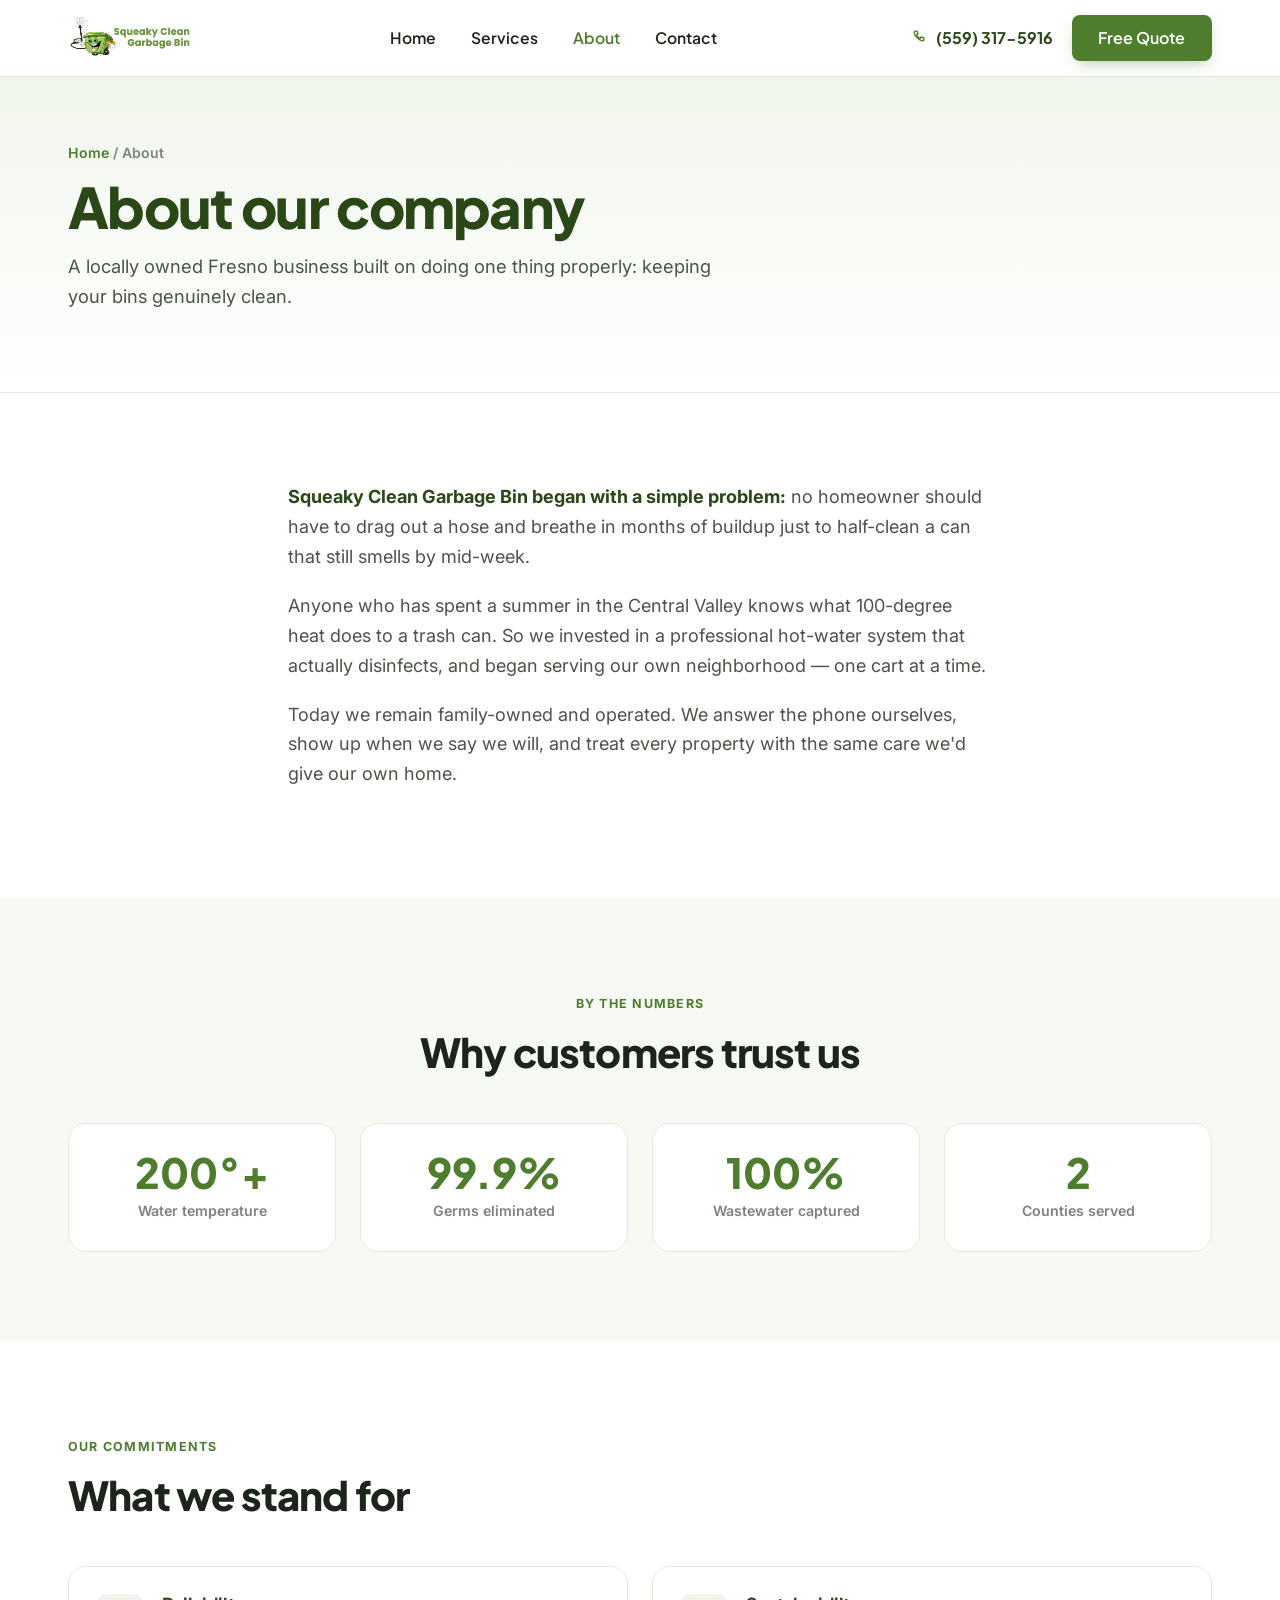
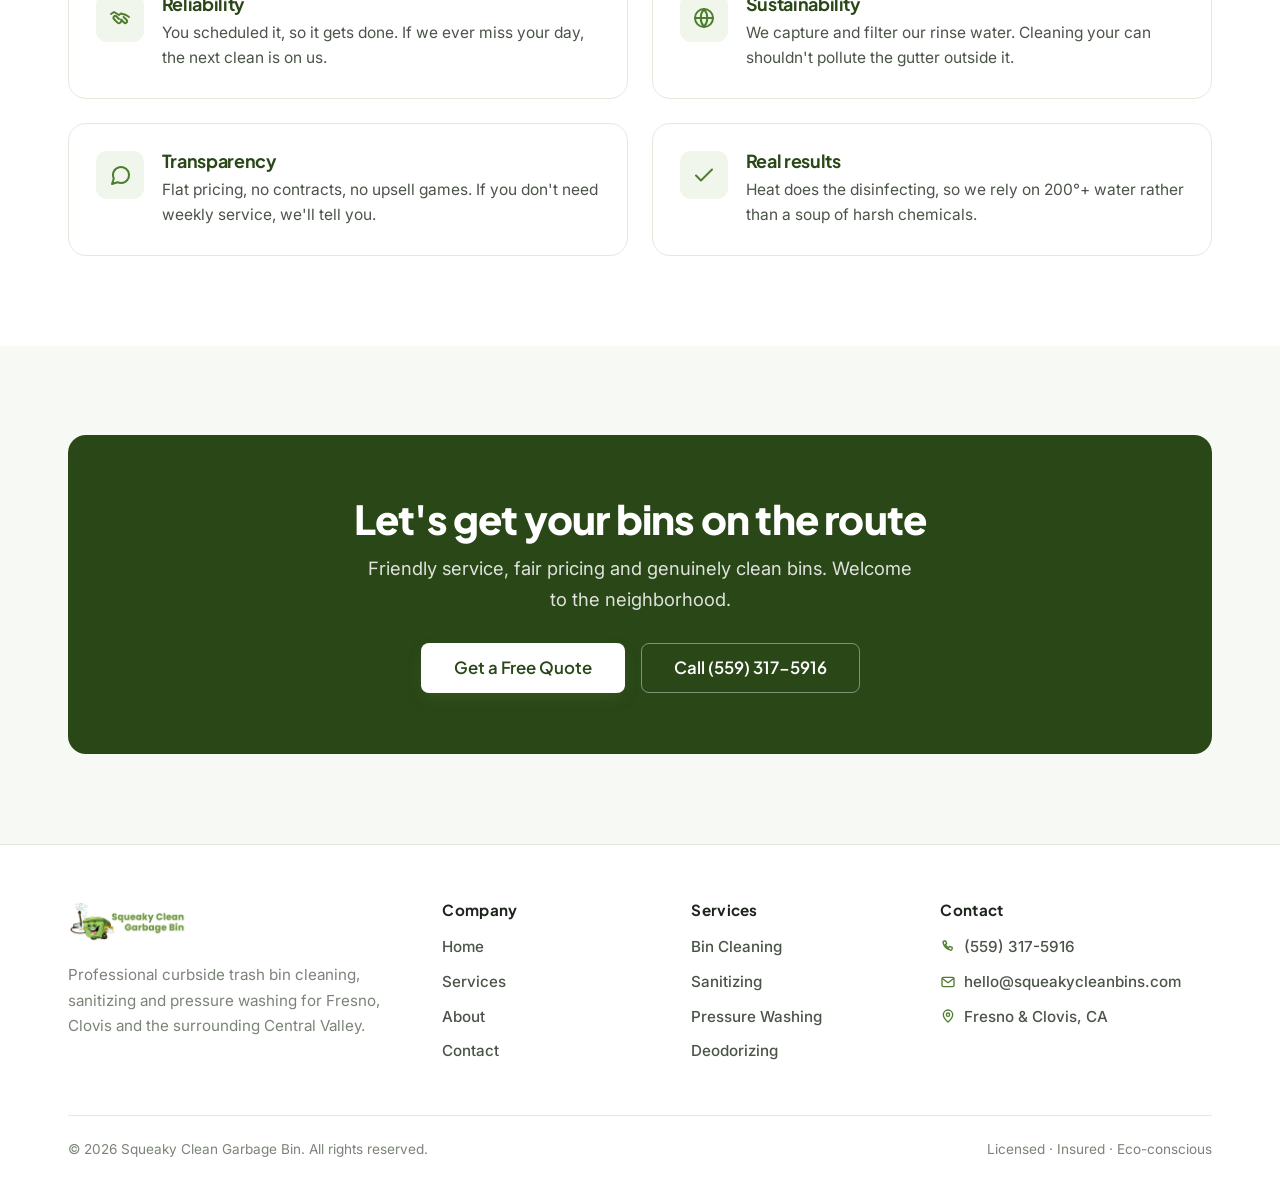
==== commit 2f399850: "updated" ====
--- a/about.html
+++ b/about.html
@@ -4,11 +4,11 @@
 <meta charset="UTF-8">
 <meta name="viewport" content="width=device-width, initial-scale=1">
 <title>About | Squeaky Clean Garbage Bin · Fresno, CA</title>
-<meta name="description" content="Family-owned trash bin cleaning & pressure washing serving Fresno & Clovis. Meet the crew keeping Central Valley bins fresh.">
+<meta name="description" content="Locally owned trash bin cleaning and pressure washing serving Fresno & Clovis. Learn about our process and commitment to a cleaner Central Valley.">
 <link rel="icon" href="assets/mascot.png" type="image/png">
 <link rel="preconnect" href="https://fonts.googleapis.com">
 <link rel="preconnect" href="https://fonts.gstatic.com" crossorigin>
-<link href="https://fonts.googleapis.com/css2?family=Baloo+2:wght@500;600;700;800&family=Nunito+Sans:wght@400;600;700;800;900&display=swap" rel="stylesheet">
+<link href="https://fonts.googleapis.com/css2?family=Plus+Jakarta+Sans:wght@500;600;700;800&family=Inter:wght@400;500;600;700&display=swap" rel="stylesheet">
 <link rel="stylesheet" href="styles.css">
 </head>
 <body>
@@ -17,7 +17,10 @@
   <div class="wrap">
     <a class="logo" href="index.html"><img src="assets/logo.jpg" alt="Squeaky Clean Garbage Bin"></a>
     <nav class="nav" id="nav"><a href="index.html">Home</a><a href="services.html">Services</a><a href="about.html" class="on">About</a><a href="contact.html">Contact</a></nav>
-    <a class="top-phone" href="tel:5593175916"><svg viewBox="0 0 24 24" fill="none" stroke="currentColor" stroke-width="2.2" stroke-linecap="round" stroke-linejoin="round"><path d="M6.5 3h2l1.5 4-2 1.2a11 11 0 0 0 5 5l1.2-2 4 1.5v2a2 2 0 0 1-2.2 2A16 16 0 0 1 4.5 5.2 2 2 0 0 1 6.5 3Z"/></svg>559-317-5916</a>
+    <div class="top-right">
+      <a class="top-phone" href="tel:5593175916"><svg viewBox="0 0 24 24" fill="none" stroke="currentColor" stroke-width="2" stroke-linecap="round" stroke-linejoin="round"><path d="M6.5 3h2l1.5 4-2 1.2a11 11 0 0 0 5 5l1.2-2 4 1.5v2a2 2 0 0 1-2.2 2A16 16 0 0 1 4.5 5.2 2 2 0 0 1 6.5 3Z"/></svg>(559) 317-5916</a>
+      <a class="btn btn-primary" href="contact.html">Free Quote</a>
+    </div>
     <button class="burger" id="burger" aria-label="Menu"><span></span><span></span><span></span></button>
   </div>
 </header>
@@ -25,60 +28,61 @@
 <section class="phead">
   <div class="wrap">
     <div class="crumb"><a href="index.html">Home</a> / About</div>
-    <h1>We took the gross<br>job off your plate</h1>
-    <p>Family-owned, Fresno-grown, and a little too excited about a good before-and-after.</p>
+    <h1>About our company</h1>
+    <p>A locally owned Fresno business built on doing one thing properly: keeping your bins genuinely clean.</p>
   </div>
 </section>
 
 <section class="sec">
   <div class="wrap story rv">
-    <p><strong>Squeaky Clean started with a simple gripe:</strong> dragging a hose into the side yard to half-clean a can that still smelled awful by Tuesday. There had to be a better way — so we built it for Fresno.</p>
-    <p>Anyone who's spent a July in the Central Valley knows what 100-degree heat does to a can with last week's chicken in it. We got our own rig, dialed in a hot-water system that actually disinfects, and started knocking on doors in our own neighborhood.</p>
-    <p>A few years in, we're still family-owned, still answering the phone ourselves, and still treat every cart like it's parked in front of our own house — because half the time, the next one practically is.</p>
+    <p><strong>Squeaky Clean Garbage Bin began with a simple problem:</strong> no homeowner should have to drag out a hose and breathe in months of buildup just to half-clean a can that still smells by mid-week.</p>
+    <p>Anyone who has spent a summer in the Central Valley knows what 100-degree heat does to a trash can. So we invested in a professional hot-water system that actually disinfects, and began serving our own neighborhood — one cart at a time.</p>
+    <p>Today we remain family-owned and operated. We answer the phone ourselves, show up when we say we will, and treat every property with the same care we'd give our own home.</p>
   </div>
 </section>
 
-<svg class="wave" viewBox="0 0 1440 80" preserveAspectRatio="none" xmlns="http://www.w3.org/2000/svg"><path d="M0,40 C240,80 480,0 720,30 C960,60 1200,10 1440,40 L1440,80 L0,80 Z" fill="#2c4d14"/></svg>
-<section class="how sec">
+<section class="sec alt">
   <div class="wrap">
-    <div class="sec-head mid"><h2>By the numbers</h2></div>
+    <div class="sec-head center rv"><span class="eyebrow">By the Numbers</span><h2>Why customers trust us</h2></div>
     <div class="stats4">
-      <div class="statbox rv"><b>200°+</b><small>Water temp</small></div>
-      <div class="statbox rv"><b>99.9%</b><small>Germs killed</small></div>
-      <div class="statbox rv"><b>100%</b><small>Water captured</small></div>
+      <div class="statbox rv"><b>200°+</b><small>Water temperature</small></div>
+      <div class="statbox rv"><b>99.9%</b><small>Germs eliminated</small></div>
+      <div class="statbox rv"><b>100%</b><small>Wastewater captured</small></div>
       <div class="statbox rv"><b>2</b><small>Counties served</small></div>
     </div>
   </div>
 </section>
-<svg class="wave flip" viewBox="0 0 1440 80" preserveAspectRatio="none" xmlns="http://www.w3.org/2000/svg"><path d="M0,40 C240,80 480,0 720,30 C960,60 1200,10 1440,40 L1440,80 L0,80 Z" fill="#2c4d14"/></svg>
 
 <section class="sec">
   <div class="wrap">
-    <div class="sec-head"><h2>What we won't cut corners on</h2></div>
+    <div class="sec-head rv"><span class="eyebrow">Our Commitments</span><h2>What we stand for</h2></div>
     <div class="vals">
-      <div class="val rv"><div class="vic"><svg viewBox="0 0 24 24" fill="none" stroke="currentColor" stroke-width="2" stroke-linecap="round" stroke-linejoin="round"><path d="M11 13 8.5 10.5a1.8 1.8 0 0 0-2.6 2.5l3.6 3.6a2 2 0 0 0 2.8 0L14 14"/><path d="M13 13.5 16 16.5a1.8 1.8 0 0 0 2.6-2.5l-3-3"/><path d="M3 8l3-2 5 3 2-1.5L18 9l3 2"/></svg></div><div><h3>Show up, every time</h3><p>You scheduled it, so it gets done. Miss your day? The next clean's on us.</p></div></div>
-      <div class="val rv"><div class="vic"><svg viewBox="0 0 24 24" fill="none" stroke="currentColor" stroke-width="2" stroke-linecap="round" stroke-linejoin="round"><circle cx="12" cy="12" r="9"/><path d="M3 12h18"/><path d="M12 3a14 14 0 0 1 0 18 14 14 0 0 1 0-18Z"/></svg></div><div><h3>Don't trash the planet</h3><p>We capture and filter our rinse water. Cleaning your can shouldn't pollute the gutter.</p></div></div>
-      <div class="val rv"><div class="vic"><svg viewBox="0 0 24 24" fill="none" stroke="currentColor" stroke-width="2" stroke-linecap="round" stroke-linejoin="round"><path d="M21 12a8 8 0 0 1-11.5 7.2L4 21l1.8-5.5A8 8 0 1 1 21 12Z"/></svg></div><div><h3>Talk straight</h3><p>Flat prices, no contracts, no upsell games. If you don't need weekly, we'll tell you.</p></div></div>
-      <div class="val rv"><div class="vic"><svg viewBox="0 0 24 24" fill="none" stroke="currentColor" stroke-width="2" stroke-linecap="round" stroke-linejoin="round"><path d="M12 3s5 4 5 9a5 5 0 0 1-10 0c0-1.5.7-2.8 1.5-3.5C9 10 9 11.5 10 12c0-2 .8-4 2-6 0-1 0-2 0-3Z"/></svg></div><div><h3>Actually disinfect</h3><p>Heat does the heavy lifting, so we rely on 200°+ water over harsh chemicals.</p></div></div>
+      <div class="val rv"><div class="vic"><svg viewBox="0 0 24 24" fill="none" stroke="currentColor" stroke-width="2" stroke-linecap="round" stroke-linejoin="round"><path d="M11 13 8.5 10.5a1.8 1.8 0 0 0-2.6 2.5l3.6 3.6a2 2 0 0 0 2.8 0L14 14M13 13.5 16 16.5a1.8 1.8 0 0 0 2.6-2.5l-3-3M3 8l3-2 5 3 2-1.5L18 9l3 2"/></svg></div><div><h3>Reliability</h3><p>You scheduled it, so it gets done. If we ever miss your day, the next clean is on us.</p></div></div>
+      <div class="val rv"><div class="vic"><svg viewBox="0 0 24 24" fill="none" stroke="currentColor" stroke-width="2" stroke-linecap="round" stroke-linejoin="round"><circle cx="12" cy="12" r="9"/><path d="M3 12h18"/><path d="M12 3a14 14 0 0 1 0 18 14 14 0 0 1 0-18Z"/></svg></div><div><h3>Sustainability</h3><p>We capture and filter our rinse water. Cleaning your can shouldn't pollute the gutter outside it.</p></div></div>
+      <div class="val rv"><div class="vic"><svg viewBox="0 0 24 24" fill="none" stroke="currentColor" stroke-width="2" stroke-linecap="round" stroke-linejoin="round"><path d="M21 12a8 8 0 0 1-11.5 7.2L4 21l1.8-5.5A8 8 0 1 1 21 12Z"/></svg></div><div><h3>Transparency</h3><p>Flat pricing, no contracts, no upsell games. If you don't need weekly service, we'll tell you.</p></div></div>
+      <div class="val rv"><div class="vic"><svg viewBox="0 0 24 24" fill="none" stroke="currentColor" stroke-width="2" stroke-linecap="round" stroke-linejoin="round"><path d="M4 12.5 9 17.5 20 6.5"/></svg></div><div><h3>Real results</h3><p>Heat does the disinfecting, so we rely on 200°+ water rather than a soup of harsh chemicals.</p></div></div>
     </div>
   </div>
 </section>
 
-<section class="bigcta">
-  <div class="wrap"><h2>Let's get your cans<br>on the route</h2><p>Free quote, friendly humans, fresh bins.</p>
-    <div class="btns"><a class="btn btn-green btn-lg" href="contact.html">Get my free quote</a><a class="btn btn-white btn-lg" href="tel:5593175916">📞 559-317-5916</a></div>
-  </div>
+<section class="sec alt">
+  <div class="wrap"><div class="cta rv"><h2>Let's get your bins on the route</h2><p>Friendly service, fair pricing and genuinely clean bins. Welcome to the neighborhood.</p>
+    <div class="btns"><a class="btn btn-primary btn-lg" href="contact.html">Get a Free Quote</a><a class="btn btn-outline btn-lg" href="tel:5593175916">Call (559) 317-5916</a></div></div></div>
 </section>
 
 <footer class="foot">
   <div class="wrap">
     <div class="foot-top">
-      <div><img class="flogo" src="assets/logo-trans.png" alt="Squeaky Clean Garbage Bin"><p class="blurb">Curbside trash bin cleaning, sanitizing &amp; pressure washing for Fresno, Clovis and the Central Valley.</p></div>
-      <div><h4>Pages</h4><a href="index.html">Home</a><a href="services.html">Services</a><a href="about.html">About</a><a href="contact.html">Contact</a></div>
+      <div><img class="flogo" src="assets/logo.jpg" alt="Squeaky Clean Garbage Bin"><p class="blurb">Professional curbside trash bin cleaning, sanitizing and pressure washing for Fresno, Clovis and the surrounding Central Valley.</p></div>
+      <div><h4>Company</h4><a href="index.html">Home</a><a href="services.html">Services</a><a href="about.html">About</a><a href="contact.html">Contact</a></div>
       <div><h4>Services</h4><a href="services.html">Bin Cleaning</a><a href="services.html">Sanitizing</a><a href="services.html">Pressure Washing</a><a href="services.html">Deodorizing</a></div>
-      <div><h4>Get in touch</h4><a href="tel:5593175916">📞 559-317-5916</a><a href="mailto:hello@squeakycleanbins.com">✉️ hello@squeakycleanbins.com</a><a href="#">📍 Fresno &amp; Clovis, CA</a></div>
+      <div><h4>Contact</h4>
+        <a class="ci" href="tel:5593175916"><svg viewBox="0 0 24 24" fill="none" stroke="currentColor" stroke-width="2" stroke-linecap="round" stroke-linejoin="round"><path d="M6.5 3h2l1.5 4-2 1.2a11 11 0 0 0 5 5l1.2-2 4 1.5v2a2 2 0 0 1-2.2 2A16 16 0 0 1 4.5 5.2 2 2 0 0 1 6.5 3Z"/></svg>(559) 317-5916</a>
+        <a class="ci" href="mailto:hello@squeakycleanbins.com"><svg viewBox="0 0 24 24" fill="none" stroke="currentColor" stroke-width="2" stroke-linecap="round" stroke-linejoin="round"><rect x="3" y="5" width="18" height="14" rx="2"/><path d="m4 7 8 6 8-6"/></svg>hello@squeakycleanbins.com</a>
+        <a class="ci" href="#"><svg viewBox="0 0 24 24" fill="none" stroke="currentColor" stroke-width="2" stroke-linecap="round" stroke-linejoin="round"><path d="M12 21s7-6 7-11a7 7 0 0 0-14 0c0 5 7 11 7 11Z"/><circle cx="12" cy="10" r="2.5"/></svg>Fresno &amp; Clovis, CA</a>
+      </div>
     </div>
-    <div class="foot-bot"><span>© <span id="yr">2026</span> Squeaky Clean Garbage Bin. All rights reserved.</span><span>Licensed · Insured · EPA-conscious</span></div>
+    <div class="foot-bot"><span>© <span id="yr">2026</span> Squeaky Clean Garbage Bin. All rights reserved.</span><span>Licensed · Insured · Eco-conscious</span></div>
   </div>
 </footer>
 <script src="script.js"></script>
--- a/styles.css
+++ b/styles.css
@@ -1,259 +1,277 @@
 /* ============================================================
-   Squeaky Clean Garbage Bin — v2 design
-   Bold local "service flyer" energy: cream paper base,
-   punchy green + sunny yellow, thick outlines, hard shadows,
-   wavy dividers, mascot as a character. No eyebrow/card-grid.
+   Squeaky Clean Garbage Bin — professional
+   Clean, trustworthy, established-business look.
+   Restrained green, generous whitespace, real structure.
    ============================================================ */
 
 :root{
-  --green:#5c8a2c; --green-dk:#3f6b1c; --green-ink:#2c4d14; --leaf:#86c440;
-  --yellow:#ffc94d; --yellow-dk:#f4a93b;
-  --cream:#fbf6e9; --cream-2:#f3ead2;
-  --ink:#241f16; --ink-soft:#5d5544; --white:#fff; --line:#e6dcc0;
-  --shadow:0 18px 40px -20px rgba(44,77,20,.45);
-  --shadow-hard:6px 6px 0 var(--green-ink);
-  --shadow-hard-y:6px 6px 0 var(--yellow-dk);
-  --r:22px; --maxw:1180px;
-  --disp:"Baloo 2", system-ui, sans-serif; --body:"Nunito Sans", system-ui, sans-serif;
+  --green:#4e7d2e;
+  --green-dk:#3a5f22;
+  --green-ink:#2a4718;
+  --green-50:#f1f6ec;
+  --green-100:#e2eed7;
+  --accent:#1f6f8b;       /* calm professional teal-blue for trust accents */
+  --ink:#1c241b;
+  --body:#4b5448;
+  --muted:#7b8478;
+  --white:#fff;
+  --bg:#ffffff;
+  --bg-alt:#f7f9f4;
+  --line:#e4e9dd;
+  --shadow:0 1px 3px rgba(28,36,27,.06), 0 8px 24px -12px rgba(28,36,27,.12);
+  --shadow-md:0 2px 6px rgba(28,36,27,.08), 0 16px 40px -16px rgba(28,36,27,.18);
+  --r:12px;
+  --r-lg:18px;
+  --maxw:1200px;
+  --disp:"Plus Jakarta Sans","Segoe UI",system-ui,sans-serif;
+  --sans:"Inter","Segoe UI",system-ui,sans-serif;
 }
 *{box-sizing:border-box}
 html{scroll-behavior:smooth;overflow-x:hidden}
-body{margin:0;font-family:var(--body);color:var(--ink);background:var(--cream);
-  line-height:1.6;font-size:1.06rem;-webkit-font-smoothing:antialiased;overflow-x:hidden}
+body{margin:0;font-family:var(--sans);color:var(--body);background:var(--bg);
+  line-height:1.65;font-size:1.0625rem;-webkit-font-smoothing:antialiased;overflow-x:hidden}
 img{max-width:100%;display:block}
-a{text-decoration:none;color:inherit}
-h1,h2,h3,h4{font-family:var(--disp);font-weight:800;line-height:1;margin:0;color:var(--green-ink)}
-h1{font-size:clamp(2.8rem,7vw,5.4rem);letter-spacing:-1.5px}
-h2{font-size:clamp(2.1rem,5vw,3.6rem);letter-spacing:-1px}
-h3{font-size:1.4rem;letter-spacing:-.3px}
+a{text-decoration:none;color:var(--green)}
+h1,h2,h3,h4{font-family:var(--disp);color:var(--ink);margin:0;line-height:1.15;font-weight:700;letter-spacing:-.02em}
+h1{font-size:clamp(2.2rem,4.6vw,3.5rem);font-weight:800;letter-spacing:-.03em}
+h2{font-size:clamp(1.7rem,3.2vw,2.5rem);font-weight:800}
+h3{font-size:1.25rem}
 p{margin:0 0 1rem}
-.wrap{max-width:var(--maxw);margin:0 auto;padding:0 24px}
-
-.mark{position:relative;white-space:nowrap;z-index:0}
-.mark::after{content:"";position:absolute;left:-4px;right:-4px;bottom:2px;height:.36em;
-  background:var(--yellow);z-index:-1;border-radius:3px;transform:rotate(-1.2deg)}
-.mark.g::after{background:var(--leaf)}
-
-.btn{display:inline-flex;align-items:center;gap:.55rem;font-family:var(--disp);font-weight:700;
-  font-size:1.08rem;padding:.95rem 1.7rem;border-radius:60px;cursor:pointer;border:3px solid var(--green-ink);
-  transition:transform .12s ease,box-shadow .12s ease;line-height:1}
-.btn-yellow{background:var(--yellow);color:var(--green-ink);box-shadow:5px 5px 0 var(--green-ink)}
-.btn-yellow:hover{transform:translate(-2px,-2px);box-shadow:7px 7px 0 var(--green-ink)}
-.btn-green{background:var(--green);color:#fff;box-shadow:5px 5px 0 var(--green-ink)}
-.btn-green:hover{transform:translate(-2px,-2px);box-shadow:7px 7px 0 var(--green-ink)}
-.btn-white{background:#fff;color:var(--green-ink);box-shadow:5px 5px 0 var(--green-ink)}
-.btn-white:hover{transform:translate(-2px,-2px);box-shadow:7px 7px 0 var(--green-ink)}
-.btn-lg{font-size:1.2rem;padding:1.1rem 2rem}
-
-.top{position:sticky;top:0;z-index:60;background:var(--cream);border-bottom:3px solid var(--green-ink)}
-.top .wrap{display:flex;align-items:center;justify-content:space-between;height:78px}
-.logo img{height:54px;width:auto}
-.nav{display:flex;align-items:center;gap:2rem}
-.nav a{font-family:var(--disp);font-weight:700;color:var(--green-ink);font-size:1.04rem}
+.wrap{max-width:var(--maxw);margin:0 auto;padding:0 28px}
+.eyebrow{display:inline-block;font-family:var(--sans);font-weight:700;font-size:.78rem;letter-spacing:.1em;
+  text-transform:uppercase;color:var(--green);margin-bottom:.9rem}
+
+/* buttons */
+.btn{display:inline-flex;align-items:center;gap:.5rem;font-family:var(--disp);font-weight:600;font-size:1rem;
+  padding:.85rem 1.6rem;border-radius:8px;cursor:pointer;border:1.5px solid transparent;transition:.18s;line-height:1}
+.btn svg{width:18px;height:18px}
+.btn-primary{background:var(--green);color:#fff;box-shadow:0 6px 16px -6px rgba(78,125,46,.5)}
+.btn-primary:hover{background:var(--green-dk);transform:translateY(-1px)}
+.btn-outline{background:transparent;color:var(--green-ink);border-color:var(--line)}
+.btn-outline:hover{border-color:var(--green);background:var(--green-50)}
+.btn-white{background:#fff;color:var(--green-ink)}
+.btn-white:hover{background:var(--green-50)}
+.btn-lg{padding:1rem 2rem;font-size:1.05rem}
+
+/* ---------- header ---------- */
+.top{position:sticky;top:0;z-index:60;background:rgba(255,255,255,.92);backdrop-filter:blur(8px);
+  border-bottom:1px solid var(--line)}
+.top .wrap{display:flex;align-items:center;justify-content:space-between;height:76px;gap:1.5rem}
+.logo img{height:46px;width:auto}
+.nav{display:flex;align-items:center;gap:2.2rem}
+.nav a{font-family:var(--disp);font-weight:600;color:var(--ink);font-size:.98rem}
 .nav a:hover{color:var(--green)}
-.nav a.on{position:relative}
-.nav a.on::after{content:"";position:absolute;left:0;right:0;bottom:-6px;height:3px;background:var(--yellow);border-radius:3px}
-.top-phone{display:flex;align-items:center;gap:.5rem;font-family:var(--disp);font-weight:800;
-  color:var(--green-ink);font-size:1.15rem;background:var(--yellow);border:3px solid var(--green-ink);
-  padding:.5rem 1.1rem;border-radius:50px;box-shadow:3px 3px 0 var(--green-ink)}
-.top-phone svg{width:18px;height:18px}
+.nav a.on{color:var(--green)}
+.top-right{display:flex;align-items:center;gap:1.2rem}
+.top-phone{display:flex;align-items:center;gap:.45rem;font-family:var(--disp);font-weight:700;color:var(--green-ink);font-size:1rem}
+.top-phone svg{width:17px;height:17px;color:var(--green)}
 .burger{display:none;flex-direction:column;gap:5px;background:none;border:none;cursor:pointer;padding:6px}
-.burger span{width:28px;height:3.5px;background:var(--green-ink);border-radius:3px;transition:.3s}
-.burger.x span:nth-child(1){transform:translateY(8.5px) rotate(45deg)}
+.burger span{width:26px;height:2.5px;background:var(--green-ink);border-radius:3px;transition:.3s}
+.burger.x span:nth-child(1){transform:translateY(7.5px) rotate(45deg)}
 .burger.x span:nth-child(2){opacity:0}
-.burger.x span:nth-child(3){transform:translateY(-8.5px) rotate(-45deg)}
-
-.hero{position:relative;background:var(--cream);padding:clamp(2.5rem,6vw,4.5rem) 0 0;overflow:hidden}
-.hero-in{display:grid;grid-template-columns:1.1fr .9fr;gap:2rem;align-items:center}
-.hero-tag{display:inline-flex;align-items:center;gap:.5rem;background:var(--green);color:#fff;
-  font-family:var(--disp);font-weight:700;font-size:.92rem;padding:.4rem 1rem;border-radius:50px;
-  margin-bottom:1.4rem;border:2.5px solid var(--green-ink)}
-.hero-tag b{color:var(--yellow)}
-.hero h1{margin-bottom:1.1rem}
-.hero h1 .l2{color:var(--green)}
-.hero-sub{font-size:1.22rem;color:var(--ink-soft);max-width:30rem;margin-bottom:1.8rem;font-weight:600}
-.hero-btns{display:flex;gap:1rem;flex-wrap:wrap;align-items:center}
-.hero-note{margin-top:1.6rem;font-weight:700;color:var(--ink-soft);display:flex;align-items:center;gap:.6rem;font-size:.98rem}
-.hero-note .stars{color:var(--yellow-dk);letter-spacing:2px;font-size:1.1rem}
-.hero-art{position:relative;display:grid;place-items:center;min-height:340px}
-.hero-art .blob{position:absolute;width:96%;aspect-ratio:1;background:var(--leaf);
-  border-radius:46% 54% 58% 42%/48% 42% 58% 52%;z-index:0;animation:morph 12s ease-in-out infinite}
-.hero-art .mascot{position:relative;z-index:2;width:78%;max-width:320px;filter:drop-shadow(0 14px 20px rgba(44,77,20,.3))}
-.hero-art .pop{position:absolute;z-index:3;background:#fff;border:3px solid var(--green-ink);border-radius:16px;
-  padding:.5rem .85rem;font-family:var(--disp);font-weight:800;color:var(--green-ink);font-size:.92rem;
-  box-shadow:4px 4px 0 var(--green-ink)}
-.hero-art .pop.p1{top:8%;left:-2%;--rot:-6deg;transform:rotate(-6deg);animation:bob 4s ease-in-out infinite}
-.hero-art .pop.p2{bottom:12%;right:-4%;--rot:5deg;transform:rotate(5deg);background:var(--yellow);animation:bob 4s ease-in-out infinite .8s}
-@keyframes morph{0%,100%{border-radius:46% 54% 58% 42%/48% 42% 58% 52%}50%{border-radius:58% 42% 45% 55%/55% 58% 42% 45%}}
-@keyframes bob{0%,100%{transform:translateY(0) rotate(var(--rot,-6deg))}50%{transform:translateY(-8px) rotate(var(--rot,-6deg))}}
-
-.wave{display:block;width:100%;height:auto;margin-bottom:-6px}
-.wave.flip{transform:rotate(180deg)}
-
-.strip{background:var(--green-ink);color:var(--cream);padding:.9rem 0;overflow:hidden;white-space:nowrap}
-.strip-track{display:inline-flex;gap:2.5rem;animation:scroll 22s linear infinite;font-family:var(--disp);
-  font-weight:700;font-size:1.1rem;align-items:center}
-.strip-track span{display:inline-flex;align-items:center;gap:2.5rem}
-.strip .dot{color:var(--yellow)}
-@keyframes scroll{from{transform:translateX(0)}to{transform:translateX(-50%)}}
-
-.svc{background:var(--cream)}
-.svc-row{display:grid;grid-template-columns:1fr 1fr;gap:clamp(2rem,5vw,4.5rem);align-items:center;
-  padding:clamp(2.5rem,5vw,4rem) 0}
-.svc-row:nth-child(even) .svc-art{order:2}
-.svc-num{font-family:var(--disp);font-weight:800;font-size:1.1rem;color:var(--green);
-  background:var(--cream-2);border:3px solid var(--green-ink);border-radius:50px;
-  width:fit-content;padding:.25rem 1rem;margin-bottom:1rem;display:inline-block}
-.svc-row h2{margin-bottom:.8rem}
-.svc-row p{font-size:1.12rem;color:var(--ink-soft);max-width:34rem;font-weight:500}
-.svc-list{list-style:none;padding:0;margin:1.2rem 0 0}
-.svc-list li{display:flex;align-items:center;gap:.7rem;font-weight:700;color:var(--green-ink);margin-bottom:.6rem}
-.svc-list li svg{width:22px;height:22px;flex:0 0 auto;color:var(--green)}
-.svc-art{position:relative}
-.svc-art .frame{background:var(--leaf);border:3px solid var(--green-ink);border-radius:var(--r);
-  box-shadow:var(--shadow-hard);overflow:hidden;aspect-ratio:1;display:grid;place-items:center;padding:2rem}
-.svc-row:nth-child(even) .svc-art .frame{background:var(--yellow)}
-.svc-art .frame img{width:72%;filter:drop-shadow(0 10px 14px rgba(44,77,20,.28))}
-
-.how{background:var(--green-ink);color:var(--cream);position:relative}
-.how h2{color:#fff}
-.how .lead{color:rgba(255,255,255,.8);font-size:1.15rem;max-width:34rem;font-weight:500;margin-bottom:2.5rem}
-.how-steps{display:grid;grid-template-columns:repeat(3,1fr);gap:1.6rem}
-.how-step{background:rgba(255,255,255,.06);border:3px solid var(--leaf);border-radius:var(--r);padding:2rem 1.6rem}
-.how-step .n{font-family:var(--disp);font-weight:800;font-size:2.6rem;color:var(--yellow);line-height:1;margin-bottom:.6rem}
-.how-step h3{color:#fff;margin-bottom:.5rem}
-.how-step p{color:rgba(255,255,255,.78);margin:0;font-weight:500}
-
-.plans-sec{background:var(--cream)}
-.plans{display:grid;grid-template-columns:repeat(4,1fr);gap:1.3rem}
-.ticket{background:#fff;border:3px solid var(--green-ink);border-radius:var(--r);padding:1.8rem 1.4rem;
-  position:relative;display:flex;flex-direction:column;box-shadow:var(--shadow-hard)}
-.ticket.hot{background:var(--green);color:#fff;box-shadow:var(--shadow-hard-y)}
-.ticket.hot h3,.ticket.hot .freq{color:#fff}
-.ticket .flag{position:absolute;top:-16px;left:50%;transform:translateX(-50%) rotate(-2deg);
-  background:var(--yellow);color:var(--green-ink);font-family:var(--disp);font-weight:800;font-size:.82rem;
-  padding:.25rem .9rem;border-radius:40px;border:2.5px solid var(--green-ink);white-space:nowrap}
-.ticket h3{font-size:1.5rem;margin-bottom:.1rem}
-.ticket .freq{color:var(--ink-soft);font-weight:700;margin-bottom:1rem;font-size:.95rem}
-.ticket ul{list-style:none;padding:0;margin:0 0 1.4rem;flex:1}
-.ticket li{padding-left:1.5rem;position:relative;margin-bottom:.55rem;font-weight:600;font-size:.96rem}
-.ticket li::before{content:"\2714";position:absolute;left:0;color:var(--leaf);font-weight:900}
-.ticket.hot li::before{color:var(--yellow)}
-.ticket .btn{justify-content:center;font-size:1rem;padding:.8rem 1rem}
-
-.reviews-sec{background:var(--cream-2)}
-.reviews{display:grid;grid-template-columns:repeat(3,1fr);gap:1.4rem}
-.review{background:#fff;border:3px solid var(--green-ink);border-radius:var(--r);padding:1.7rem;box-shadow:5px 5px 0 var(--leaf)}
-.review:nth-child(2){box-shadow:5px 5px 0 var(--yellow)}
-.review .stars{color:var(--yellow-dk);letter-spacing:2px;margin-bottom:.7rem;font-size:1.15rem}
-.review p{font-weight:600;color:var(--ink);font-size:1.02rem}
-.review .by{display:flex;align-items:center;gap:.7rem;margin-top:1rem;font-weight:800;color:var(--green-ink);font-family:var(--disp)}
-.review .by .av{width:40px;height:40px;border-radius:50%;background:var(--green);color:#fff;display:grid;place-items:center;border:2.5px solid var(--green-ink)}
-.review .by small{display:block;font-family:var(--body);font-weight:600;color:var(--ink-soft);font-size:.85rem}
-
-.bigcta{background:var(--yellow);border-top:3px solid var(--green-ink);border-bottom:3px solid var(--green-ink);position:relative;overflow:hidden}
-.bigcta .wrap{padding:clamp(3rem,6vw,5rem) 24px;text-align:center;position:relative;z-index:1}
-.bigcta h2{font-size:clamp(2.3rem,5.5vw,4rem);margin-bottom:.6rem}
-.bigcta p{font-size:1.3rem;font-weight:700;color:var(--green-dk);margin-bottom:1.8rem}
-.bigcta .btns{display:flex;gap:1rem;justify-content:center;flex-wrap:wrap}
-
-.foot{background:var(--green-ink);color:rgba(255,255,255,.82);padding:3.5rem 0 1.5rem}
-.foot-top{display:grid;grid-template-columns:1.5fr 1fr 1fr 1.3fr;gap:2rem}
-.foot img.flogo{height:50px;background:#fff;border-radius:12px;padding:5px 9px;border:2.5px solid var(--yellow);margin-bottom:1rem}
-.foot h4{color:var(--yellow);font-family:var(--disp);margin-bottom:1rem;font-size:1.05rem}
-.foot a{display:block;margin-bottom:.55rem;font-weight:600;color:rgba(255,255,255,.82)}
-.foot a:hover{color:var(--leaf)}
-.foot .blurb{font-weight:500;font-size:.96rem;color:rgba(255,255,255,.72)}
-.foot-bot{border-top:2px solid rgba(255,255,255,.15);margin-top:2.5rem;padding-top:1.3rem;
-  display:flex;justify-content:space-between;gap:1rem;flex-wrap:wrap;font-size:.85rem;color:rgba(255,255,255,.55)}
-
-.phead{background:var(--green-ink);color:#fff;padding:clamp(2.5rem,5vw,3.8rem) 0;border-bottom:3px solid var(--green-ink)}
-.phead .crumb{font-weight:700;color:var(--yellow);font-size:.9rem;margin-bottom:.7rem}
-.phead .crumb a{color:rgba(255,255,255,.7)}
-.phead h1{color:#fff;font-size:clamp(2.4rem,5.5vw,4rem)}
-.phead p{color:rgba(255,255,255,.82);font-size:1.18rem;max-width:40rem;margin-top:.8rem;font-weight:500}
-
-.sec{padding:clamp(3rem,6vw,5rem) 0}
-.sec-head{margin-bottom:2.5rem;max-width:42rem}
-.sec-head.mid{margin-inline:auto;text-align:center}
-.sec-head p{font-size:1.15rem;color:var(--ink-soft);font-weight:500;margin-top:.6rem}
-
-.ba{position:relative;max-width:640px;margin:0 auto;border:3px solid var(--green-ink);border-radius:var(--r);
-  overflow:hidden;box-shadow:var(--shadow-hard);aspect-ratio:16/11;user-select:none;cursor:ew-resize}
+.burger.x span:nth-child(3){transform:translateY(-7.5px) rotate(-45deg)}
+
+/* ---------- hero ---------- */
+.hero{background:linear-gradient(180deg,var(--green-50),var(--white));border-bottom:1px solid var(--line)}
+.hero .wrap{display:grid;grid-template-columns:1.05fr .95fr;gap:clamp(2rem,5vw,4.5rem);align-items:center;
+  padding:clamp(3rem,6vw,5.5rem) 28px}
+.hero h1{margin-bottom:1.3rem;color:var(--green-ink)}
+.hero h1 span{color:var(--green)}
+.hero-sub{font-size:1.18rem;color:var(--body);max-width:34rem;margin-bottom:2rem}
+.hero-btns{display:flex;gap:1rem;flex-wrap:wrap}
+.hero-trust{display:flex;gap:2rem;margin-top:2.4rem;padding-top:1.8rem;border-top:1px solid var(--line);flex-wrap:wrap}
+.hero-trust .t{display:flex;flex-direction:column}
+.hero-trust b{font-family:var(--disp);font-size:1.7rem;color:var(--green-ink);font-weight:800;line-height:1}
+.hero-trust small{color:var(--muted);font-weight:600;font-size:.85rem;margin-top:.15rem}
+.hero-media{position:relative}
+.hero-media .shot{border-radius:var(--r-lg);box-shadow:var(--shadow-md);width:100%;aspect-ratio:4/3;object-fit:cover;
+  border:1px solid var(--line);background:var(--green-100)}
+.hero-card{position:absolute;left:-16px;bottom:-16px;background:#fff;border:1px solid var(--line);
+  border-radius:var(--r);padding:.9rem 1.1rem;box-shadow:var(--shadow-md);display:flex;align-items:center;gap:.7rem}
+.hero-card .ck{width:40px;height:40px;border-radius:9px;background:var(--green-50);display:grid;place-items:center;color:var(--green);flex:0 0 auto}
+.hero-card .ck svg{width:22px;height:22px}
+.hero-card b{font-family:var(--disp);color:var(--ink);display:block;font-size:.98rem}
+.hero-card small{color:var(--muted);font-weight:600}
+
+/* ---------- trust bar ---------- */
+.trustbar{background:var(--green-ink);color:#fff}
+.trustbar .wrap{display:flex;flex-wrap:wrap;justify-content:space-between;gap:1rem 2rem;padding:1.1rem 28px}
+.trustbar .ti{display:flex;align-items:center;gap:.6rem;font-weight:600;font-size:.95rem;color:rgba(255,255,255,.92)}
+.trustbar .ti svg{width:20px;height:20px;color:#a9d27f;flex:0 0 auto}
+
+/* ---------- sections ---------- */
+.sec{padding:clamp(3.5rem,7vw,6rem) 0}
+.sec.alt{background:var(--bg-alt)}
+.sec-head{max-width:44rem;margin-bottom:3rem}
+.sec-head.center{margin-inline:auto;text-align:center}
+.sec-head p{font-size:1.12rem;color:var(--body);margin-top:.7rem}
+
+/* ---------- services grid (clean, even) ---------- */
+.svc-grid{display:grid;grid-template-columns:repeat(auto-fit,minmax(260px,1fr));gap:1.5rem}
+.svc{background:#fff;border:1px solid var(--line);border-radius:var(--r-lg);padding:2rem;transition:.2s}
+.svc:hover{box-shadow:var(--shadow-md);transform:translateY(-3px);border-color:var(--green-100)}
+.svc .ic{width:52px;height:52px;border-radius:11px;background:var(--green-50);display:grid;place-items:center;color:var(--green);margin-bottom:1.3rem}
+.svc .ic svg{width:26px;height:26px}
+.svc h3{margin-bottom:.5rem;color:var(--green-ink)}
+.svc p{margin:0;font-size:.98rem;color:var(--body)}
+
+/* ---------- feature split ---------- */
+.split{display:grid;grid-template-columns:1fr 1fr;gap:clamp(2.5rem,5vw,4.5rem);align-items:center}
+.split.alt .split-media{order:-1}
+.split-media img{border-radius:var(--r-lg);box-shadow:var(--shadow-md);width:100%;aspect-ratio:4/3;object-fit:cover;
+  border:1px solid var(--line);background:var(--green-100)}
+.check-list{list-style:none;padding:0;margin:1.5rem 0 0}
+.check-list li{display:flex;gap:.75rem;align-items:flex-start;margin-bottom:.9rem;font-weight:500;color:var(--ink)}
+.check-list li svg{width:22px;height:22px;color:var(--green);flex:0 0 auto;margin-top:1px}
+
+/* ---------- process (numbered, clean) ---------- */
+.steps{display:grid;grid-template-columns:repeat(4,1fr);gap:1.5rem;counter-reset:s}
+.step{position:relative;padding-top:.5rem}
+.step .num{counter-increment:s;font-family:var(--disp);font-weight:800;font-size:1rem;color:var(--green);
+  width:42px;height:42px;border-radius:50%;border:2px solid var(--green-100);background:var(--green-50);
+  display:grid;place-items:center;margin-bottom:1rem}
+.step .num::before{content:counter(s)}
+.step h3{font-size:1.12rem;margin-bottom:.4rem;color:var(--green-ink)}
+.step p{margin:0;font-size:.96rem;color:var(--body)}
+
+/* ---------- plans (clean cards) ---------- */
+.plans{display:grid;grid-template-columns:repeat(4,1fr);gap:1.4rem}
+.plan{background:#fff;border:1px solid var(--line);border-radius:var(--r-lg);padding:2rem 1.7rem;display:flex;
+  flex-direction:column;position:relative;transition:.2s}
+.plan:hover{box-shadow:var(--shadow-md);transform:translateY(-3px)}
+.plan.featured{border:2px solid var(--green);box-shadow:var(--shadow-md)}
+.plan .tag{position:absolute;top:-12px;left:2rem;background:var(--green);color:#fff;font-family:var(--disp);
+  font-weight:700;font-size:.72rem;letter-spacing:.04em;text-transform:uppercase;padding:.3rem .8rem;border-radius:20px}
+.plan h3{font-size:1.35rem;color:var(--green-ink);margin-bottom:.2rem}
+.plan .freq{color:var(--muted);font-weight:600;font-size:.92rem;margin-bottom:1.3rem}
+.plan ul{list-style:none;padding:0;margin:0 0 1.6rem;flex:1}
+.plan li{display:flex;gap:.6rem;align-items:flex-start;margin-bottom:.65rem;font-size:.95rem;color:var(--body)}
+.plan li svg{width:18px;height:18px;color:var(--green);flex:0 0 auto;margin-top:3px}
+.plan .btn{justify-content:center}
+
+/* ---------- testimonials ---------- */
+.quotes{display:grid;grid-template-columns:repeat(3,1fr);gap:1.5rem}
+.quote{background:#fff;border:1px solid var(--line);border-radius:var(--r-lg);padding:1.8rem}
+.quote .stars{color:#e3a008;letter-spacing:1px;margin-bottom:.8rem;font-size:1rem}
+.quote p{color:var(--ink);font-size:1.0rem;font-style:italic}
+.quote .by{display:flex;align-items:center;gap:.7rem;margin-top:1.2rem;padding-top:1.2rem;border-top:1px solid var(--line)}
+.quote .av{width:42px;height:42px;border-radius:50%;background:var(--green);color:#fff;display:grid;place-items:center;
+  font-family:var(--disp);font-weight:700;flex:0 0 auto}
+.quote .by b{font-family:var(--disp);color:var(--ink);display:block;font-size:.96rem}
+.quote .by small{color:var(--muted);font-weight:600}
+
+/* ---------- CTA ---------- */
+.cta{background:var(--green-ink);color:#fff;border-radius:var(--r-lg);padding:clamp(2.5rem,5vw,3.8rem);
+  text-align:center;position:relative;overflow:hidden}
+.cta h2{color:#fff;margin-bottom:.7rem}
+.cta p{color:rgba(255,255,255,.85);font-size:1.15rem;max-width:34rem;margin:0 auto 1.8rem}
+.cta .btns{display:flex;gap:1rem;justify-content:center;flex-wrap:wrap}
+.cta .btn-primary{background:#fff;color:var(--green-ink)}
+.cta .btn-primary:hover{background:var(--green-50)}
+.cta .btn-outline{color:#fff;border-color:rgba(255,255,255,.4)}
+.cta .btn-outline:hover{background:rgba(255,255,255,.1);border-color:#fff}
+
+/* ---------- footer ---------- */
+.foot{background:#fff;border-top:1px solid var(--line);padding:3.5rem 0 1.6rem}
+.foot-top{display:grid;grid-template-columns:1.6fr 1fr 1fr 1.3fr;gap:2.5rem}
+.foot .flogo{height:44px;margin-bottom:1.1rem}
+.foot .blurb{font-size:.95rem;color:var(--muted)}
+.foot h4{font-family:var(--disp);color:var(--ink);font-size:.95rem;margin-bottom:1rem;letter-spacing:.02em}
+.foot a{display:block;color:var(--body);margin-bottom:.6rem;font-size:.95rem;font-weight:500}
+.foot a:hover{color:var(--green)}
+.foot .ci{display:flex;align-items:center;gap:.5rem}
+.foot .ci svg{width:16px;height:16px;color:var(--green);flex:0 0 auto}
+.foot-bot{border-top:1px solid var(--line);margin-top:2.6rem;padding-top:1.4rem;display:flex;
+  justify-content:space-between;gap:1rem;flex-wrap:wrap;font-size:.85rem;color:var(--muted)}
+
+/* ---------- page header (interior) ---------- */
+.phead{background:linear-gradient(180deg,var(--green-50),var(--white));border-bottom:1px solid var(--line);
+  padding:clamp(2.6rem,5vw,4rem) 0}
+.phead .crumb{font-weight:600;font-size:.88rem;color:var(--muted);margin-bottom:.6rem}
+.phead .crumb a{color:var(--green)}
+.phead h1{color:var(--green-ink)}
+.phead p{font-size:1.15rem;color:var(--body);max-width:42rem;margin-top:.8rem}
+
+/* ---------- before/after ---------- */
+.ba{position:relative;max-width:660px;margin:0 auto;border-radius:var(--r-lg);overflow:hidden;
+  box-shadow:var(--shadow-md);border:1px solid var(--line);aspect-ratio:16/10;user-select:none;cursor:ew-resize}
 .ba img{position:absolute;inset:0;width:100%;height:100%;object-fit:cover}
 .ba .after-img{clip-path:inset(0 0 0 50%)}
-.ba .handle{position:absolute;top:0;bottom:0;left:50%;width:4px;background:#fff;transform:translateX(-50%)}
-.ba .handle::after{content:"\27F7";position:absolute;top:50%;left:50%;transform:translate(-50%,-50%);
-  width:46px;height:46px;border-radius:50%;background:var(--yellow);color:var(--green-ink);display:grid;place-items:center;
-  border:3px solid var(--green-ink);font-size:1.1rem;font-weight:900}
-.ba .tg{position:absolute;top:14px;font-family:var(--disp);font-weight:800;font-size:.85rem;padding:.3rem .9rem;
-  border-radius:40px;border:2.5px solid var(--green-ink)}
-.ba .tg.b{left:14px;background:#fff;color:var(--ink)}
-.ba .tg.a{right:14px;background:var(--leaf);color:var(--green-ink)}
-
-.contact-grid{display:grid;grid-template-columns:1.1fr .9fr;gap:2.5rem;align-items:start}
-.fcard{background:#fff;border:3px solid var(--green-ink);border-radius:var(--r);padding:2rem;box-shadow:var(--shadow-hard)}
-.fld{margin-bottom:1.1rem}
-.fld label{display:block;font-family:var(--disp);font-weight:700;color:var(--green-ink);margin-bottom:.4rem;font-size:.95rem}
-.fld input,.fld select,.fld textarea{width:100%;padding:.85rem 1rem;border:2.5px solid var(--line);border-radius:12px;
-  font-family:var(--body);font-size:1rem;background:var(--cream);color:var(--ink);font-weight:600}
-.fld input:focus,.fld select:focus,.fld textarea:focus{outline:none;border-color:var(--green);background:#fff}
+.ba .handle{position:absolute;top:0;bottom:0;left:50%;width:3px;background:#fff;transform:translateX(-50%);box-shadow:0 0 8px rgba(0,0,0,.2)}
+.ba .handle::after{content:"";position:absolute;top:50%;left:50%;transform:translate(-50%,-50%);width:42px;height:42px;
+  border-radius:50%;background:#fff;border:2px solid var(--green);box-shadow:var(--shadow)}
+.ba .handle::before{content:"";position:absolute;top:50%;left:50%;transform:translate(-50%,-50%);z-index:1;
+  width:14px;height:14px;border-left:2px solid var(--green);border-bottom:2px solid var(--green);
+  transform:translate(-90%,-50%) rotate(45deg);box-shadow:8px -8px 0 -2px transparent}
+.ba .tg{position:absolute;top:14px;font-family:var(--disp);font-weight:700;font-size:.8rem;padding:.3rem .8rem;
+  border-radius:6px;background:rgba(255,255,255,.95);color:var(--green-ink)}
+.ba .tg.b{left:14px}.ba .tg.a{right:14px;background:var(--green);color:#fff}
+
+/* ---------- contact ---------- */
+.contact-grid{display:grid;grid-template-columns:1.15fr .85fr;gap:3rem;align-items:start}
+.fcard{background:#fff;border:1px solid var(--line);border-radius:var(--r-lg);padding:2.2rem;box-shadow:var(--shadow)}
+.fld{margin-bottom:1.2rem}
+.fld label{display:block;font-family:var(--disp);font-weight:600;color:var(--ink);margin-bottom:.45rem;font-size:.92rem}
+.fld input,.fld select,.fld textarea{width:100%;padding:.8rem 1rem;border:1.5px solid var(--line);border-radius:8px;
+  font-family:var(--sans);font-size:1rem;color:var(--ink);background:#fff;transition:.15s}
+.fld input:focus,.fld select:focus,.fld textarea:focus{outline:none;border-color:var(--green);box-shadow:0 0 0 3px var(--green-50)}
 .fld textarea{min-height:120px;resize:vertical}
 .row2{display:grid;grid-template-columns:1fr 1fr;gap:1rem}
-.chips{display:flex;gap:.6rem;flex-wrap:wrap}
-.chips label{flex:1;min-width:80px;text-align:center;padding:.7rem .4rem;border:2.5px solid var(--line);border-radius:12px;
-  font-family:var(--disp);font-weight:700;cursor:pointer;background:var(--cream);color:var(--ink-soft);font-size:.92rem;margin:0}
+.chips{display:flex;gap:.5rem;flex-wrap:wrap}
+.chips span{flex:1;min-width:80px;position:relative}
 .chips input{position:absolute;opacity:0;width:0;height:0}
-.chips input:checked+label{border-color:var(--green-ink);background:var(--leaf);color:var(--green-ink)}
-.okmsg{display:none;align-items:center;gap:.6rem;background:var(--leaf);border:3px solid var(--green-ink);
-  border-radius:14px;padding:1rem;font-family:var(--disp);font-weight:700;color:var(--green-ink);margin-top:1rem}
+.chips label{display:block;text-align:center;padding:.65rem .4rem;border:1.5px solid var(--line);border-radius:8px;
+  font-family:var(--disp);font-weight:600;cursor:pointer;background:#fff;color:var(--muted);font-size:.92rem;margin:0;transition:.15s}
+.chips input:checked+label{border-color:var(--green);background:var(--green-50);color:var(--green-ink)}
+.okmsg{display:none;align-items:center;gap:.6rem;background:var(--green-50);border:1px solid var(--green-100);
+  border-radius:10px;padding:1rem;font-weight:600;color:var(--green-ink);margin-top:1rem}
 .okmsg.show{display:flex}
+.okmsg svg{width:20px;height:20px;color:var(--green);flex:0 0 auto}
 .cinfo{display:flex;flex-direction:column;gap:1rem}
-.cinfo .item{display:flex;gap:1rem;align-items:flex-start;background:#fff;border:3px solid var(--green-ink);
-  border-radius:16px;padding:1.2rem;box-shadow:4px 4px 0 var(--leaf)}
-.cinfo .item:nth-child(even){box-shadow:4px 4px 0 var(--yellow)}
-.cinfo .ic{width:46px;height:46px;flex:0 0 auto;background:var(--green);border:2.5px solid var(--green-ink);
-  border-radius:12px;display:grid;place-items:center;color:#fff}
+.cinfo .item{display:flex;gap:1rem;align-items:flex-start;background:#fff;border:1px solid var(--line);border-radius:var(--r);padding:1.3rem}
+.cinfo .ic{width:44px;height:44px;flex:0 0 auto;background:var(--green-50);border-radius:10px;display:grid;place-items:center;color:var(--green)}
 .cinfo .ic svg{width:22px;height:22px}
-.cinfo b{font-family:var(--disp);color:var(--green-ink);display:block;font-size:1.05rem}
-.cinfo span,.cinfo a{color:var(--ink-soft);font-weight:600}
-
+.cinfo b{font-family:var(--disp);color:var(--ink);display:block;font-size:1rem;margin-bottom:.1rem}
+.cinfo span,.cinfo a{color:var(--body);font-weight:500;font-size:.96rem}
+
+/* ---------- about ---------- */
 .story{max-width:760px}
-.story p{font-size:1.14rem;color:var(--ink-soft);font-weight:500;margin-bottom:1.2rem}
+.story p{font-size:1.13rem;color:var(--body);margin-bottom:1.2rem}
 .story p strong{color:var(--green-ink)}
-.stats4{display:grid;grid-template-columns:repeat(4,1fr);gap:1.3rem}
-.statbox{background:#fff;border:3px solid var(--green-ink);border-radius:var(--r);padding:1.6rem;text-align:center;box-shadow:var(--shadow-hard)}
-.statbox b{font-family:var(--disp);font-size:2.6rem;color:var(--green);display:block;line-height:1}
-.statbox small{font-weight:700;color:var(--ink-soft)}
-.vals{display:grid;grid-template-columns:repeat(2,1fr);gap:1.4rem}
-.val{display:flex;gap:1rem;background:#fff;border:3px solid var(--green-ink);border-radius:var(--r);padding:1.5rem;box-shadow:5px 5px 0 var(--leaf)}
-.val:nth-child(even){box-shadow:5px 5px 0 var(--yellow)}
-.val .vic{width:50px;height:50px;flex:0 0 auto;background:var(--yellow);border:2.5px solid var(--green-ink);border-radius:12px;display:grid;place-items:center;color:var(--green-ink)}
-.val .vic svg{width:26px;height:26px}
-.val h3{font-size:1.15rem;margin-bottom:.3rem}
-.val p{margin:0;color:var(--ink-soft);font-weight:500;font-size:.98rem}
-
+.stats4{display:grid;grid-template-columns:repeat(4,1fr);gap:1.5rem}
+.statbox{text-align:center;padding:1.8rem 1rem;background:#fff;border:1px solid var(--line);border-radius:var(--r-lg)}
+.statbox b{font-family:var(--disp);font-size:2.6rem;color:var(--green);display:block;line-height:1;font-weight:800}
+.statbox small{color:var(--muted);font-weight:600;margin-top:.3rem;display:block}
+.vals{display:grid;grid-template-columns:repeat(2,1fr);gap:1.5rem}
+.val{display:flex;gap:1.1rem;background:#fff;border:1px solid var(--line);border-radius:var(--r-lg);padding:1.7rem}
+.val .vic{width:48px;height:48px;flex:0 0 auto;background:var(--green-50);border-radius:11px;display:grid;place-items:center;color:var(--green)}
+.val .vic svg{width:24px;height:24px}
+.val h3{font-size:1.12rem;color:var(--green-ink);margin-bottom:.3rem}
+.val p{margin:0;font-size:.97rem;color:var(--body)}
+
+/* ---------- faq ---------- */
 .faq{max-width:760px;margin:0 auto}
-.faq details{background:#fff;border:3px solid var(--green-ink);border-radius:16px;margin-bottom:.9rem;overflow:hidden;box-shadow:4px 4px 0 var(--leaf)}
-.faq summary{padding:1.1rem 1.3rem;font-family:var(--disp);font-weight:700;color:var(--green-ink);cursor:pointer;
-  list-style:none;display:flex;justify-content:space-between;align-items:center;font-size:1.06rem}
+.faq details{border:1px solid var(--line);border-radius:var(--r);margin-bottom:.8rem;background:#fff;overflow:hidden}
+.faq summary{padding:1.15rem 1.3rem;font-family:var(--disp);font-weight:600;color:var(--ink);cursor:pointer;
+  list-style:none;display:flex;justify-content:space-between;align-items:center;font-size:1.02rem}
 .faq summary::-webkit-details-marker{display:none}
-.faq summary::after{content:"+";font-size:1.6rem;color:var(--green)}
+.faq summary::after{content:"+";font-size:1.4rem;color:var(--green);font-weight:400}
 .faq details[open] summary::after{content:"\2013"}
-.faq p{padding:0 1.3rem 1.2rem;margin:0;color:var(--ink-soft);font-weight:500}
-
-.rv{opacity:0;transform:translateY(24px);transition:opacity .6s ease,transform .6s ease}
+.faq p{padding:0 1.3rem 1.2rem;margin:0;color:var(--body)}
+
+/* reveal */
+.rv{opacity:0;transform:translateY(20px);transition:opacity .6s ease,transform .6s ease}
 .rv.in{opacity:1;transform:none}
 
-@media(max-width:900px){
-  .hero-in{grid-template-columns:1fr;gap:1rem}
-  .hero-art{order:-1;min-height:280px}
-  .svc-row{grid-template-columns:1fr;gap:1.6rem}
-  .svc-row:nth-child(even) .svc-art{order:0}
-  .svc-art{max-width:420px;margin:0 auto}
-  .how-steps{grid-template-columns:1fr}
+/* ---------- responsive ---------- */
+@media(max-width:920px){
+  .hero .wrap{grid-template-columns:1fr;gap:2.5rem}
+  .hero-media{max-width:520px}
+  .split{grid-template-columns:1fr;gap:2rem}
+  .split.alt .split-media,.split-media{order:-1}
+  .steps{grid-template-columns:1fr 1fr}
   .plans{grid-template-columns:1fr 1fr}
-  .reviews{grid-template-columns:1fr}
+  .quotes{grid-template-columns:1fr}
   .contact-grid{grid-template-columns:1fr}
   .stats4{grid-template-columns:1fr 1fr}
   .vals{grid-template-columns:1fr}
@@ -261,17 +279,16 @@
 }
 @media(max-width:760px){
   .nav,.top-phone{display:none}
-  .nav.open{display:flex;position:fixed;inset:78px 0 auto 0;background:var(--cream);flex-direction:column;
-    gap:0;padding:1rem 0;border-bottom:3px solid var(--green-ink);text-align:center;z-index:59}
-  .nav.open a{padding:.7rem 0;font-size:1.15rem}
+  .nav.open{display:flex;position:fixed;inset:76px 0 auto 0;background:#fff;flex-direction:column;gap:0;
+    padding:.8rem 0;border-bottom:1px solid var(--line);box-shadow:var(--shadow-md);text-align:center;z-index:59}
+  .nav.open a{padding:.8rem 0}
   .burger{display:flex}
 }
 @media(max-width:560px){
+  .steps{grid-template-columns:1fr}
   .plans{grid-template-columns:1fr}
+  .stats4{grid-template-columns:1fr 1fr}
   .foot-top{grid-template-columns:1fr}
   .row2{grid-template-columns:1fr}
 }
-@media(prefers-reduced-motion:reduce){
-  *{animation:none!important;transition:none!important}
-  .rv{opacity:1;transform:none}
-}
+@media(prefers-reduced-motion:reduce){*{animation:none!important;transition:none!important}.rv{opacity:1;transform:none}}
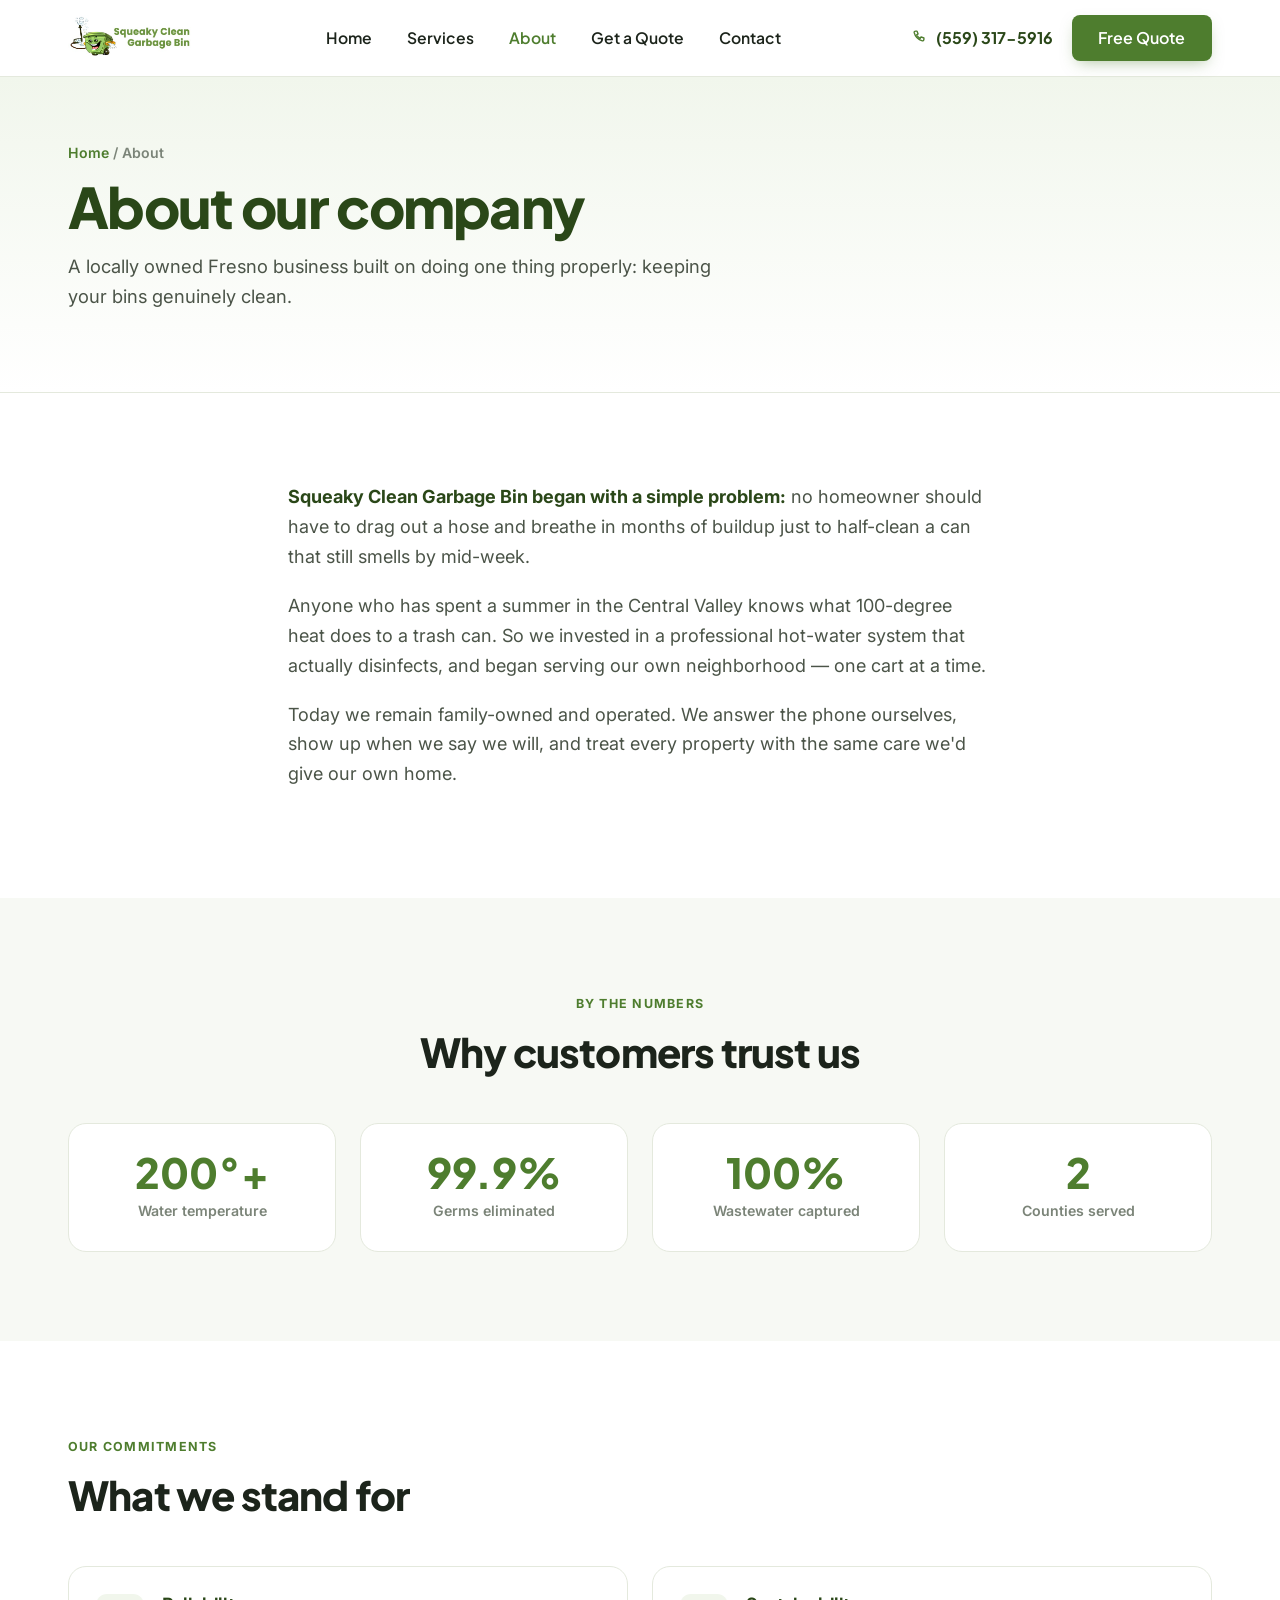
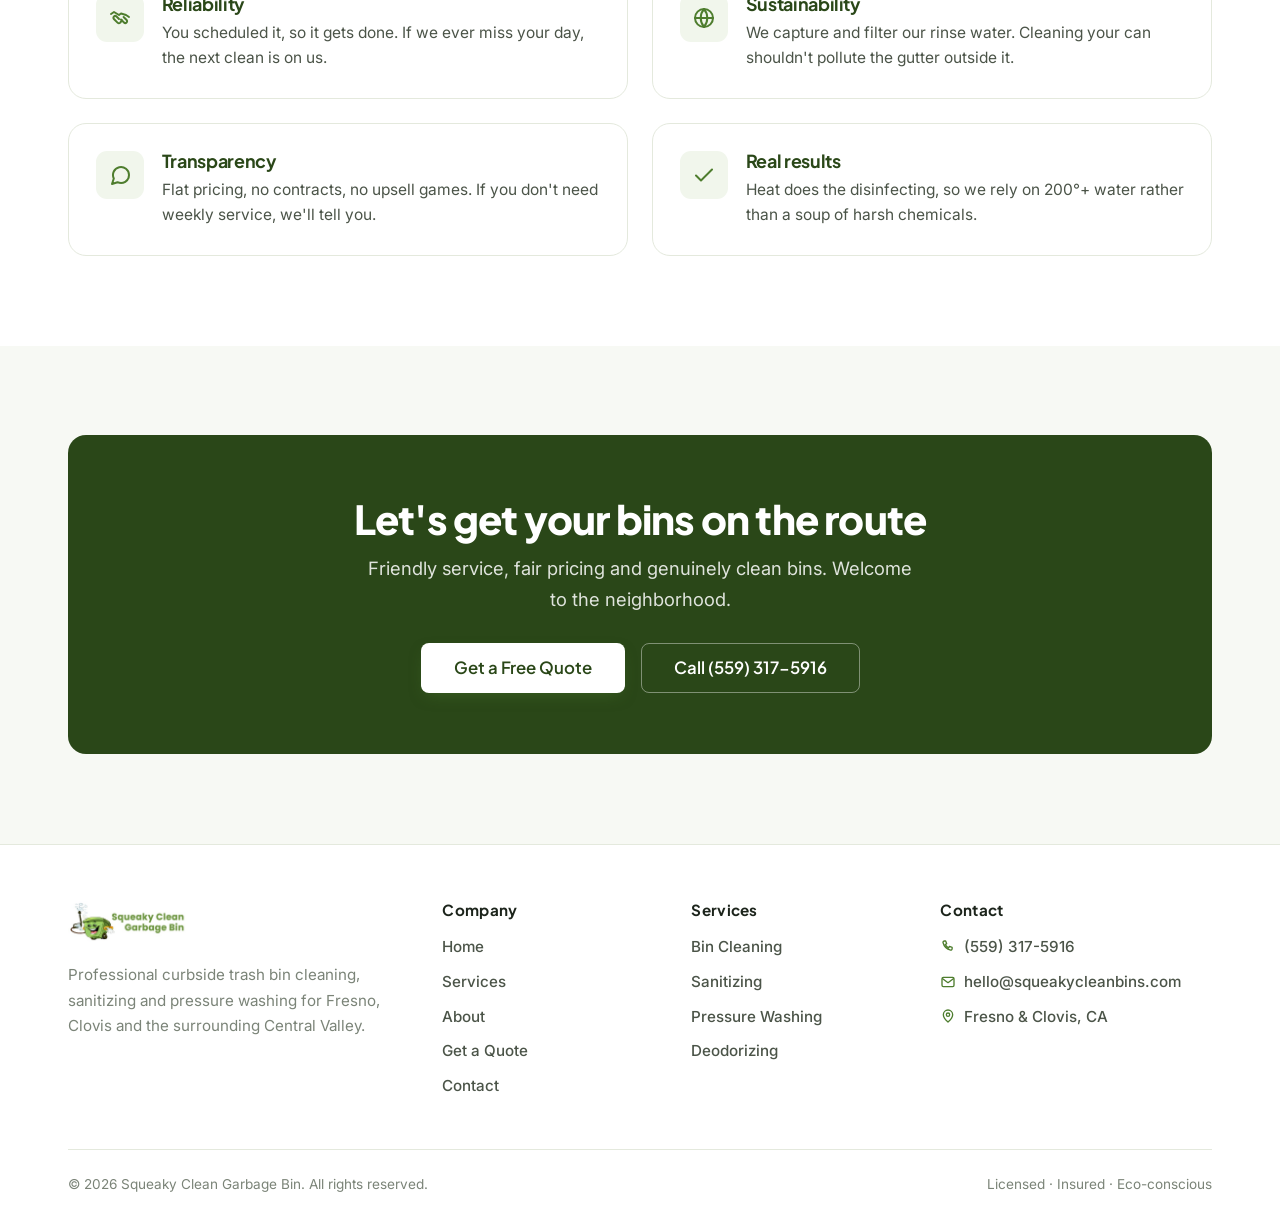
==== commit 8d26aa3b: "updated" ====
--- a/about.html
+++ b/about.html
@@ -16,10 +16,10 @@
 <header class="top">
   <div class="wrap">
     <a class="logo" href="index.html"><img src="assets/logo.jpg" alt="Squeaky Clean Garbage Bin"></a>
-    <nav class="nav" id="nav"><a href="index.html">Home</a><a href="services.html">Services</a><a href="about.html" class="on">About</a><a href="contact.html">Contact</a></nav>
+    <nav class="nav" id="nav"><a href="index.html">Home</a><a href="services.html">Services</a><a href="about.html" class="on">About</a><a href="quote.html">Get a Quote</a><a href="contact.html">Contact</a></nav>
     <div class="top-right">
       <a class="top-phone" href="tel:5593175916"><svg viewBox="0 0 24 24" fill="none" stroke="currentColor" stroke-width="2" stroke-linecap="round" stroke-linejoin="round"><path d="M6.5 3h2l1.5 4-2 1.2a11 11 0 0 0 5 5l1.2-2 4 1.5v2a2 2 0 0 1-2.2 2A16 16 0 0 1 4.5 5.2 2 2 0 0 1 6.5 3Z"/></svg>(559) 317-5916</a>
-      <a class="btn btn-primary" href="contact.html">Free Quote</a>
+      <a class="btn btn-primary" href="quote.html">Free Quote</a>
     </div>
     <button class="burger" id="burger" aria-label="Menu"><span></span><span></span><span></span></button>
   </div>
@@ -67,14 +67,14 @@
 
 <section class="sec alt">
   <div class="wrap"><div class="cta rv"><h2>Let's get your bins on the route</h2><p>Friendly service, fair pricing and genuinely clean bins. Welcome to the neighborhood.</p>
-    <div class="btns"><a class="btn btn-primary btn-lg" href="contact.html">Get a Free Quote</a><a class="btn btn-outline btn-lg" href="tel:5593175916">Call (559) 317-5916</a></div></div></div>
+    <div class="btns"><a class="btn btn-primary btn-lg" href="quote.html">Get a Free Quote</a><a class="btn btn-outline btn-lg" href="tel:5593175916">Call (559) 317-5916</a></div></div></div>
 </section>
 
 <footer class="foot">
   <div class="wrap">
     <div class="foot-top">
       <div><img class="flogo" src="assets/logo.jpg" alt="Squeaky Clean Garbage Bin"><p class="blurb">Professional curbside trash bin cleaning, sanitizing and pressure washing for Fresno, Clovis and the surrounding Central Valley.</p></div>
-      <div><h4>Company</h4><a href="index.html">Home</a><a href="services.html">Services</a><a href="about.html">About</a><a href="contact.html">Contact</a></div>
+      <div><h4>Company</h4><a href="index.html">Home</a><a href="services.html">Services</a><a href="about.html">About</a><a href="quote.html">Get a Quote</a><a href="contact.html">Contact</a></div>
       <div><h4>Services</h4><a href="services.html">Bin Cleaning</a><a href="services.html">Sanitizing</a><a href="services.html">Pressure Washing</a><a href="services.html">Deodorizing</a></div>
       <div><h4>Contact</h4>
         <a class="ci" href="tel:5593175916"><svg viewBox="0 0 24 24" fill="none" stroke="currentColor" stroke-width="2" stroke-linecap="round" stroke-linejoin="round"><path d="M6.5 3h2l1.5 4-2 1.2a11 11 0 0 0 5 5l1.2-2 4 1.5v2a2 2 0 0 1-2.2 2A16 16 0 0 1 4.5 5.2 2 2 0 0 1 6.5 3Z"/></svg>(559) 317-5916</a>
--- a/styles.css
+++ b/styles.css
@@ -72,8 +72,13 @@
 .burger.x span:nth-child(3){transform:translateY(-7.5px) rotate(-45deg)}
 
 /* ---------- hero ---------- */
-.hero{background:linear-gradient(180deg,var(--green-50),var(--white));border-bottom:1px solid var(--line)}
-.hero .wrap{display:grid;grid-template-columns:1.05fr .95fr;gap:clamp(2rem,5vw,4.5rem);align-items:center;
+.hero{position:relative;border-bottom:1px solid var(--line);background-color:var(--green-50);overflow:hidden}
+.hero::before{content:"";position:absolute;inset:0;z-index:0;
+  background-image:linear-gradient(100deg,var(--green-50) 0%,rgba(241,246,236,.94) 40%,rgba(42,71,24,.30) 100%),
+    url('https://images.unsplash.com/photo-1532996122724-e3c354a0b15b?auto=format&fit=crop&w=1600&q=80'),
+    url('assets/hero-bg.svg');
+  background-size:cover,cover,cover;background-position:center,center right,center;background-repeat:no-repeat}
+.hero .wrap{position:relative;z-index:1;display:grid;grid-template-columns:1.05fr .95fr;gap:clamp(2rem,5vw,4.5rem);align-items:center;
   padding:clamp(3rem,6vw,5.5rem) 28px}
 .hero h1{margin-bottom:1.3rem;color:var(--green-ink)}
 .hero h1 span{color:var(--green)}
@@ -191,6 +196,40 @@
 .phead .crumb a{color:var(--green)}
 .phead h1{color:var(--green-ink)}
 .phead p{font-size:1.15rem;color:var(--body);max-width:42rem;margin-top:.8rem}
+
+/* ---------- impact cards ---------- */
+.impact{display:grid;grid-template-columns:repeat(4,1fr);gap:1.4rem}
+.impact-card{background:#fff;border:1px solid var(--line);border-radius:var(--r-lg);padding:1.8rem;text-align:left}
+.impact-card .ic{width:48px;height:48px;border-radius:11px;background:var(--green-50);display:grid;place-items:center;color:var(--green);margin-bottom:1.1rem}
+.impact-card .ic svg{width:24px;height:24px}
+.impact-card:last-child .ic{background:var(--green);color:#fff}
+.impact-card b{font-family:var(--disp);color:var(--green-ink);font-size:1.1rem;display:block;margin-bottom:.4rem}
+.impact-card p{margin:0;font-size:.95rem;color:var(--body)}
+
+/* ---------- homepage quote section ---------- */
+.quote-sec{background:var(--green-50);border-top:1px solid var(--line);border-bottom:1px solid var(--line)}
+.quote-grid{display:grid;grid-template-columns:1fr 1fr;gap:clamp(2rem,5vw,4rem);align-items:start}
+.quote-intro{position:sticky;top:96px}
+.quote-intro .check-list li a{color:var(--green);font-weight:600}
+
+/* ---------- contact page ---------- */
+.contact-methods{display:grid;grid-template-columns:repeat(3,1fr);gap:1.5rem}
+.cm{display:block;background:#fff;border:1px solid var(--line);border-radius:var(--r-lg);padding:2rem;transition:.2s}
+.cm:hover{box-shadow:var(--shadow-md);transform:translateY(-3px);border-color:var(--green-100)}
+.cm .ic{width:52px;height:52px;border-radius:12px;background:var(--green-50);display:grid;place-items:center;color:var(--green);margin-bottom:1.2rem}
+.cm .ic svg{width:26px;height:26px}
+.cm b{font-family:var(--disp);color:var(--green-ink);font-size:1.15rem;display:block;margin-bottom:.2rem}
+.cm span{display:block;color:var(--ink);font-weight:600}
+.cm small{color:var(--muted);font-weight:500;font-size:.88rem}
+.contact-info-grid{display:grid;grid-template-columns:1fr 1fr;gap:clamp(2rem,5vw,3.5rem);align-items:start}
+.info-rows{display:flex;flex-direction:column;gap:1.4rem;margin-top:1.4rem}
+.ir{display:flex;gap:1rem;align-items:flex-start}
+.ir .ic{width:46px;height:46px;flex:0 0 auto;border-radius:11px;background:var(--green-50);display:grid;place-items:center;color:var(--green)}
+.ir .ic svg{width:23px;height:23px}
+.ir b{font-family:var(--disp);color:var(--green-ink);display:block;margin-bottom:.2rem}
+.ir span{color:var(--body);font-size:.97rem;line-height:1.6}
+.map-wrap{border-radius:var(--r-lg);overflow:hidden;border:1px solid var(--line);box-shadow:var(--shadow);height:100%;min-height:360px}
+.map-wrap iframe{width:100%;height:100%;min-height:360px;border:0;display:block}
 
 /* ---------- before/after ---------- */
 .ba{position:relative;max-width:660px;margin:0 auto;border-radius:var(--r-lg);overflow:hidden;
@@ -276,6 +315,11 @@
   .stats4{grid-template-columns:1fr 1fr}
   .vals{grid-template-columns:1fr}
   .foot-top{grid-template-columns:1fr 1fr}
+  .impact{grid-template-columns:1fr 1fr}
+  .quote-grid{grid-template-columns:1fr;gap:2rem}
+  .quote-intro{position:static}
+  .contact-methods{grid-template-columns:1fr}
+  .contact-info-grid{grid-template-columns:1fr;gap:2rem}
 }
 @media(max-width:760px){
   .nav,.top-phone{display:none}
@@ -290,5 +334,6 @@
   .stats4{grid-template-columns:1fr 1fr}
   .foot-top{grid-template-columns:1fr}
   .row2{grid-template-columns:1fr}
+  .impact{grid-template-columns:1fr}
 }
 @media(prefers-reduced-motion:reduce){*{animation:none!important;transition:none!important}.rv{opacity:1;transform:none}}
